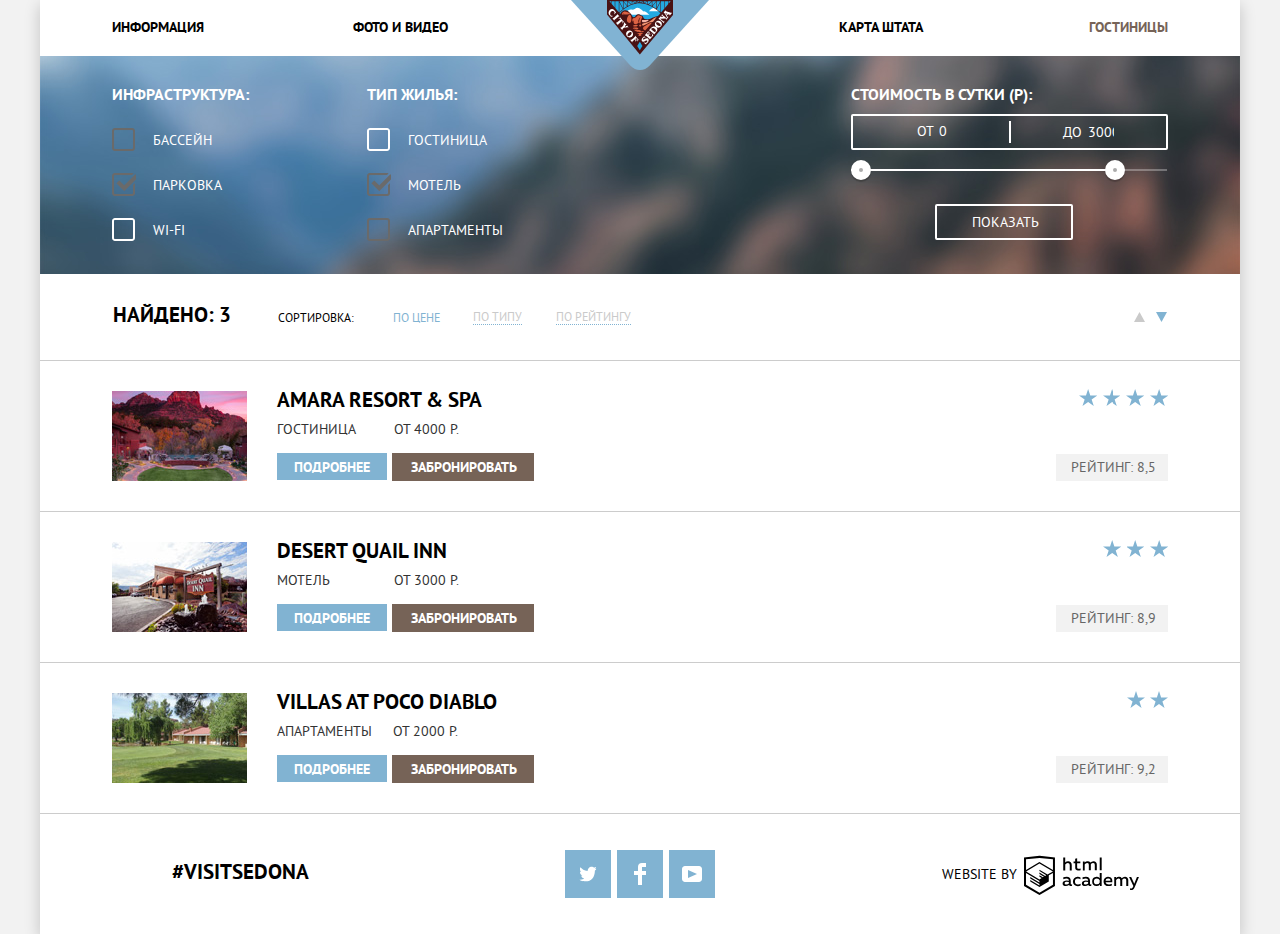
==== hotels-page.html @ cad49078 "Правки дома" ====
<!DOCTYPE html>
<html lang="ru">
<head>
	<meta charset="UTF-8">
	<title>Document</title>
	<link href="css/normalize.css" rel="stylesheet">
	<link href="css/style.css" rel="stylesheet">
</head>
<body>
	<div class="container">
	<header id="header1">
		<nav class="main-navigation">
			<a class="logo-sedona" href="index.html" aria-label="Логотип Седоны"><img class="sedona-img" src="img/logo.svg" width= "140" height="72" alt="Логотип Седоны»"></a>
			<ul class="container-navigation">
				<li class="info1"><a class="site-navigation-section" href="info.html">Информация</a></li>
				<li class="fhoto1"><a class="site-navigation-section" href="fhoto.html">Фото и видео</a></li>
				<li class="for-logo"></li>
				<li class="map1"><a class="site-navigation-section" href="Map.html">Карта штата</a></li>
				<li class="hotels1"><a class="site-navigation-section-curret">Гостиницы</a></li>	  
			</ul> 
		</nav>
	</header>
	<main>
		<h1 class="visually-hidden">Подбор жилья по параметрам</h1>
	 	<section class="housing-options">
			<h2  class="visually-hidden">Выбор параметров</h2>

	 		<form action="https://echo.htmlacademy.ru" method="get">
	 			<div class="options-back">
	 				<div class="checkbox">
	 					<p>Инфраструктура:</p>
  						<input type="checkbox" class="visually-hidden" name="pool" id="foo-1" disabled/>
  						<label for="foo-1">Бассейн</label>
  						<input type="checkbox" class="visually-hidden" name="parking" id="foo-2" disabled checked/>
  						<label for="foo-2">Парковка</label>
  						<input type="checkbox" class="visually-hidden" name="wi-fi" id="foo-3"/>
  						<label for="foo-3">Wi-Fi</label>
					</div>
	 				<div class="checkbox">
	 					<p>Тип жилья:</p>
  						<input type="checkbox" class="visually-hidden" name="hotel" id="foo-4"/>
  						<label for="foo-4">Гостиница</label>
  						<input disabled checked type="checkbox" class="visually-hidden" name="motel" id="foo-5"/>
  						<label for="foo-5">Мотель</label>
  						<input disabled type="checkbox" class="visually-hidden" name="apartments" id="foo-6"/>
  						<label for="foo-6">Апартаменты</label>
					</div>
					 <div class="filter-range">
      					<div class="filter-range-title">Стоимость в сутки (р):</div>
      					<div class="price-controls">
      						<label class="min-price">от <input type="text" name="min-price" value="0"></label>
        					<label class="max-price">до <input type="text" name="max-price" value="3000"></label>
      					</div>
      					<div class="range-controls">
							<div class="scale">
          						<div class="bar"></div>
        					</div>
        					<div class="range-toggle range-toggle-min"></div>
        					<div class="range-toggle range-toggle-max"></div>
      					</div>
    					<button class="btn-transparent" type="submit">Показать</button>
    				</div>
				</div>
				</form>	
				<div class="sorting">
					<p class="find-item">Найдено: 3</p>
					<p class="sorting-prm">Сортировка:</p>
					<a class="price" >По цене</a>
					<a class="sorting-type" href="#">По типу</a>
					<a class="sorting-rating" href="#">По рейтингу</a>
					<div class="up-dwn">
						<button class="btn-updn btn-color">
							<svg  xmlns="http://www.w3.org/2000/svg" width="11" height="10"><path  d="M5.5 0L0 10h11z"/></svg>
						</button>
						<button class="btn-updn btn-color">
							<svg xmlns="http://www.w3.org/2000/svg" fill="#81b3d2" width="11" height="10"><path  d="M5.5 10L0 0h11"/></svg>
						</button>
					</div>
				</div>
	 	</section>
	 	<section class="housing-list">
				<div class="directory-listing"> 
				 	<p class="directory-item-image">
				 		<img src="img/amara.jpg" width="135" height="90" alt="Фото отеля">
				 	</p>		
				 	<div class="directory-item">
				 		<h3 class="hotel-headline">
				 			<a class="hotel-name" href="#" alt="Название гостиницы">Amara resort & spa</a>
				 		</h3>
	 					<div class="hotel-flex">
	 						<span class="type-hotel">Гостиница</span>
							<span class="type-price">ОТ 4000 Р.</span>
						</div>
						<div class="hotel-flex-button">
							<a class="button-more" href="#" alt="Кнопка подробной информации о гостинице">Подробнее</a>
    						<a class="button-reservation" href="#" alt="Кнопка бронирования гостиницы">Забронировать</a>		
						</div>
				 	</div>
				 	<div class="directory-item-rating">
				 		<p class="star-hotel-4" alt="Количество звезд у гостиницы"></p>
	 					<span class="rating">Рейтинг: 8,5</span>
				 	</div>	
				</div>
				
				<div class="directory-listing"> 
				 	<p class="directory-item-image">
				 		<img src="img/desert.jpg" width="135" height="90" alt="Фото отеля"> 
				 	</p>	
				 	<div class="directory-item">
				 		<h3 class="hotel-headline">
				 			<a class="hotel-name" href="#" alt="Название гостиницы">Desert quail inn</a>
				 		</h3>
	 					<div class="hotel-flex">
	 						<span class="type-hotel">Мотель</span>
							<span class="type-price type-price-3000">ОТ 3000 Р.</span>
						</div>
						<div class="hotel-flex-button">
							<a class="button-more" href="#" alt="Кнопка подробной информации о гостинице">Подробнее</a>
    						<a class="button-reservation" href="#" alt="Кнопка бронирования гостиницы">Забронировать</a>
						</div>
				 	</div>
				 	<div class="directory-item-rating">
				 		<p class="star-hotel-3" alt="Количество звезд у гостиницы"></p>
						<span class="rating">Рейтинг: 8,9</span>
				 	</div>	
				</div>
				
				<div class="directory-listing"> 
				 		<p class="directory-item-image">
				 			<img src="img/villas.jpg" width="135" height="90" alt="Фото отеля">
				 		</p>		
				 	<div class="directory-item">
				 		<h3 class="hotel-headline">
				 			<a class="hotel-name" href="#" alt="Название гостиницы">Villas at poco diablo</a>
				 		</h3>
	 					<div class="hotel-flex">
	 						<span class="type-hotel">Апартаменты</span>
							<span class="type-price type-price-2000">ОТ 2000 Р.</span>
						</div>
						<div class="hotel-flex-button">
							<a class="button-more" href="#" alt="Кнопка подробной информации о гостинице">Подробнее</a>
    						<a class="button-reservation" href="#" alt="Кнопка бронирования гостиницы">Забронировать</a>
						</div>
				 	</div>
				 	<div class="directory-item-rating">
						<p class="star-hotel-2" alt="Количество звезд у гостиницы"></p>
						<span class="rating">Рейтинг: 9,2</span>
				 	</div>	
				</div>
				
		</section>
	</main>
	<footer class="foot-hotels">
    	<p class="for-visit"><a class="visit" href="#" alt="Сылка на сайт Седоны">#Visitsedona</a></p>
    	<div class="social-block">
    	<ul class="footer-social">
        	<li ><a class="social-button" href="#" alt="Наша страница в Твиттере">
          			<svg class="social-tw" xmlns="http://www.w3.org/2000/svg" xmlns:xlink="http://www.w3.org/1999/xlink" width="17" height="15" viewBox="0 0 17 15"><path  d="M10.95.144c1.685-.496 2.984.27 3.577 1.179.673-.231 1.331-.481 2.011-.708a2.345 2.345 0 0 1-.857 1.768c.685.17 1.304-.491 1.304-.491-.169 1-1.006 1.788-1.563 2.024-.231 6.75-3.175 11.217-10.077 11.082h-.446c-.41 0-4.164-.46-4.898-1.887 2.271.196 3.893-.422 4.693-1.177-.96-.3-2.679-.477-2.979-2.95.349.106.564.228 1.19.119C1.705 8.247.374 7.53.448 5.33c.285.328 1.067.536 1.34.472C1.085 5.561-.182 2.442.894.85c1.818 1.854 3.735 3.606 7.152 3.773C8.254 2.33 9.183.793 10.95.144z"/>
          			</svg>
          		</a>
          	</li>
         	<li><a class="social-button" href="#" alt="Наша страница в Фейсбуке">
          		<svg class="social-f" xmlns="http://www.w3.org/2000/svg" width="12" height="22" viewBox="0 0 12 22"><path  d="M12 4V0H8a4 4 0 0 0-4 4v4H0v4h4v10h4V12h4V8H8V4h4z"/></svg>
          		</a>
          	</li>
          	<li><a class="social-button" href="#" alt="Наша страница на Ютубе">
          		<svg class="social-y" xmlns="http://www.w3.org/2000/svg" xmlns:xlink="http://www.w3.org/1999/xlink" width="20" height="16" viewBox="0 0 20 16"><path  d="M17 0H3C1.35 0 0 1.35 0 3v10c0 1.65 1.35 3 3 3h14c1.65 0 3-1.35 3-3V3c0-1.65-1.35-3-3-3zM6.027 11.998V4.002L15.014 8l-8.987 3.998z"/></svg>
				</a>
			</li>
        </ul>
    	</div>
    	<div class="footer-copyright"> 
    		<b class="web-copyright">Website by</b>
    		<a class="link-footer" href="https://htmlacademy.ru/intensive/htmlcss/" alt="Логотип разработчика сайта - 'html academy'"><svg class="logo-footer"  id="Layer_1" data-name="Layer 1" xmlns="http://www.w3.org/2000/svg" viewBox="0 0 108.08 36.85"><title>htmlacademy</title><path d="M44.61,26.88a2,2,0,0,0,.55-0.1v1.33a3.25,3.25,0,0,1-1.18.21,1.67,1.67,0,0,1-1.67-1,4.84,4.84,0,0,1-3.14,1.08c-1.51,0-2.91-.83-2.91-2.55,0-2.13,2-2.79,3.71-2.79a11.08,11.08,0,0,1,2.17.25v-0.3c0-1-.76-1.77-2.19-1.77a7.42,7.42,0,0,0-3,.64v-1.7a10.21,10.21,0,0,1,3.19-.55c2.36,0,3.81,1.12,3.81,3.65v3a0.54,0.54,0,0,0,.49.59h0.17Zm-6.44-1.13A1.35,1.35,0,0,0,39.63,27h0.11a3.39,3.39,0,0,0,2.41-1V24.58a9.72,9.72,0,0,0-1.81-.21c-1,0-2.16.33-2.16,1.38h0Zm12.36-6.11a5,5,0,0,1,2.57.64V22a4.08,4.08,0,0,0-2.3-.7,2.75,2.75,0,1,0,0,5.49,5,5,0,0,0,2.43-.64v1.71a6.27,6.27,0,0,1-2.76.57A4.21,4.21,0,0,1,46,24.51q0-.21,0-0.41a4.32,4.32,0,0,1,4.18-4.46h0.38Zm12.17,7.24a2,2,0,0,0,.55-0.1v1.33a3.25,3.25,0,0,1-1.18.21,1.67,1.67,0,0,1-1.67-1,4.84,4.84,0,0,1-3.14,1.08c-1.51,0-2.91-.83-2.91-2.55,0-2.13,2-2.79,3.71-2.79a11.08,11.08,0,0,1,2.17.25v-0.3c0-1-.76-1.77-2.19-1.77a7.42,7.42,0,0,0-3,.64v-1.7a10.21,10.21,0,0,1,3.19-.55c2.36,0,3.81,1.12,3.81,3.65v3a0.54,0.54,0,0,0,.49.59h0.17Zm-6.44-1.13A1.35,1.35,0,0,0,57.73,27h0.11a3.39,3.39,0,0,0,2.41-1V24.58a9.72,9.72,0,0,0-1.81-.21c-1.06,0-2.16.33-2.16,1.38h0ZM73,16V28.2H71.35V26.88a3.88,3.88,0,0,1-3.19,1.54,4.4,4.4,0,0,1,0-8.78,3.81,3.81,0,0,1,3,1.3V16H73Zm-4.53,5.22a2.76,2.76,0,1,0,0,5.52A2.86,2.86,0,0,0,71.15,25V23A2.91,2.91,0,0,0,68.49,21.27ZM79,19.64c3.31,0,4.46,2.68,3.92,5.09H76.7c0.21,1.5,1.67,2.11,3.19,2.11a6.11,6.11,0,0,0,2.64-.59v1.6a7.14,7.14,0,0,1-3,.57C77,28.42,74.78,27,74.78,24a4.18,4.18,0,0,1,4-4.39H79Zm0.09,1.54a2.28,2.28,0,0,0-2.44,2.1v0.06H81.3A2,2,0,0,0,79.13,21.18Zm5.73,7V19.87h1.65v1a3.81,3.81,0,0,1,2.78-1.27A2.86,2.86,0,0,1,91.89,21a4.12,4.12,0,0,1,2.91-1.33A3.06,3.06,0,0,1,98,23V28.2h-1.9V23.05a1.59,1.59,0,0,0-1.42-1.75H94.42a2.8,2.8,0,0,0-2.07,1.12V28.2h-1.9V23.05A1.59,1.59,0,0,0,89,21.31H88.8a3,3,0,0,0-2.21,1.29v5.63H84.86Zm21.31-8.33h1.9l-3.91,9.46c-0.9,2.17-2.09,2.86-3.35,2.86a4.76,4.76,0,0,1-1.1-.14V30.46a2.86,2.86,0,0,0,.85.12c0.9,0,1.58-.64,2.07-1.9l0.17-.42-4-8.4h2l2.86,6.29ZM38.73,1.46V6.22a3.81,3.81,0,0,1,2.7-1.14,3.25,3.25,0,0,1,3.44,3.4v5.15H43V8.72a1.81,1.81,0,0,0-1.61-2h-0.3a2.93,2.93,0,0,0-2.32,1.39v5.52h-1.9V1.46h1.9ZM49.94,2.31v3h3V6.91h-3v3.81c0,1.1.5,1.46,1.58,1.46a4.49,4.49,0,0,0,1.69-.33v1.6A6.8,6.8,0,0,1,51,13.8a2.55,2.55,0,0,1-2.86-2.74V6.89H46.58V5.26h1.5V2.74Zm5.4,11.31V5.28H57v1A3.81,3.81,0,0,1,59.77,5a2.86,2.86,0,0,1,2.6,1.33A4.12,4.12,0,0,1,65.28,5,3.06,3.06,0,0,1,68.44,8.4v5.21h-1.9V8.46a1.59,1.59,0,0,0-1.42-1.75H64.89a2.8,2.8,0,0,0-2.07,1.12v5.78h-1.9V8.46A1.59,1.59,0,0,0,59.5,6.71H59.27A3,3,0,0,0,57.06,8v5.63H55.34ZM71.17,1.45H73V13.6H71.17V1.45ZM14.71,0H14.55L0,1.54V28.21l14.55,8.66,14.55-8.66V1.54Zm12.5,27.1L14.55,34.64,1.9,27.12V16.18l12.59,7.5V25L5.86,19.9v1.31l8.68,5.21v1.39L5.87,22.65V24l8.68,5.21,8.75-5.24V18.31L27.2,16V27.12Zm0-12.53-3.48,2-1.6,1L14.51,13v1.31L21,18.23H21l-0.14.09-1,.54-5.37-3.2V17l4.24,2.52-1,.67-3.2-1.9v1.31l2.1,1.24L14.5,22.1,2,14.65,14.51,7.11Zm0-1.32L14.49,5.76,1.91,13.25v-10L14.56,1.92,27.21,3.25v10h0Z" transform="translate(0 -0.02)"/></svg>
			</a>
    	</div>
    </footer>
	</div>
	
</body>
</html>
---- css/style.css ----
*,
*::before,
*::after {
    -webkit-box-sizing: inherit;
            box-sizing: inherit;
}
html {
    -webkit-box-sizing: border-box;
            box-sizing: border-box;
}
@font-face {
    font-family: 'PT Sans';           /* название одно */
    src: url('../fonts/pt_sans-web-regular-webfont.woff2'),
         url('../fonts/pt_sans-web-regular-webfont.woff'); /* разные файлы */
    font-weight: 400;              /* разная плотность */
    font-style: normal;
}
@font-face {
    font-family: 'PT Sans';           /* название одно */
    src: url('../fonts/pt_sans-web-bold-webfont.woff2'),
         url('../fonts/pt_sans-web-bold-webfont.woff'); /* разные файлы */
    font-weight: 700;              /* разная плотность */
    font-style: normal;
}
body {
    font-family: "PT Sans", "Arial", sans-serif;
    font-size: 21px;
    line-height: 26px;
    text-transform: uppercase;
    -webkit-box-sizing: border-box;
            box-sizing: border-box;
    position: relative;
    background-color: #f2f2f2;
}
a {
   text-decoration: none; 
}
@keyframes str {
    0%   {transform: translateY(0);       }
    70%  {transform: translateY(20px);    }
    90%  {transform: translateY(10px);    }
    100% {transform: translateY(0px);     }
}
@keyframes err {
    0%, 100%                {transform: translateX(0);      }
    10%, 30%, 50%, 70%, 90% {transform: translateX(-10px);  }
    20%, 40%, 60%, 80%      {transform: translateX(10px);   } 
}

.foot {
    display: -webkit-box;
    display: -ms-flexbox;
    display: flex;
    width: 1200px;
    background-color: rgba(255, 255, 255, 0.9);
    position: absolute;
    bottom: 0px;
    min-height: 120px;
    z-index: 1;
}
.foot-hotels {
    display: -webkit-box;
    display: -ms-flexbox;
    display: flex;
    width: 1200px;
    min-height: 120px;
    background-color: #ffffff;
    border-top: 1px solid rgba(0, 1, 1, 0.2);
}
.container {
    position: relative;
    width: 1200px;
    margin: 0 auto;
    background-color: #ffffff;
    -webkit-box-shadow: 0px 5px 15px rgba(0,0,0,0.2);
            box-shadow: 0px 5px 15px rgba(0,0,0,0.2);
}
.main-navigation {
    position: relative;
    background-color: #ffffff;
    min-height: 56px;   
}
.info1 {
    width: 239px;
    min-height: 30px;
    padding-left: 72px;
    padding-bottom: 14px;
    padding-top: 12px;
    display: block;
    word-break: break-all;
}
.fhoto1 { 
    width: 239px;
    padding-left: 74px;
    padding-bottom: 14px;
    padding-top: 12px;
    display: block;
}
.map1 {
    text-align: right;
    width: 239px;   
    padding-bottom: 14px;
    padding-top: 12px;
    padding-right: 78px; 
    margin-left: auto; 
    display: block;  
}
.hotels1 {
    text-align: right;
    width: 239px;
    padding-bottom: 14px;
    padding-top: 12px;
    padding-right: 72px;
    display: block;
}
.container-navigation {
    list-style-type: none;
    min-height: 56px;
    background-color: #ffffff;
    display: -webkit-box;
    display: -ms-flexbox;
    display: flex;
    flex-wrap: wrap;
    -webkit-box-pack: justify;
        -ms-flex-pack: justify;
            justify-content: space-between;
    padding: 0px;
    margin: 0px;
}

.container-navigation:nth-child(4n+2) {
    margin-right: auto;
}
.container-navigation:nth-child(4n+3) {
    margin-left: 239px;
    }  

/*Шрифт меню хедера*/

.site-navigation-section {
    font-size: 14px;
    font-weight: bold;
    color: #000000;  
}
.site-navigation-section:hover {
    color: #81b3d2;
}
.site-navigation-section:active {
    color: rgba(0, 0, 0, 0.3);
}
.site-navigation-section-curret {
    font-size: 14px;
    font-weight: bold;
    color: #000000;
    color: #766357;
}

/*Шрифт слогана*/
.description-town {
    font-size: 21px;
    font-weight: bold;
    line-height: 26px;
    text-align: center;
    color: #000000;
    display:block; 
    margin-right: auto;
    margin-left: auto;
    text-align:center;  
    margin-top: 22px;
    padding-left: 338px;
    padding-right: 337px;
}
/*Шрифт причин*/
.advantages {
    width: 500px;
    font-size: 14px;
    font-weight: normal;
    line-height: 26px;
    color: #333333;
    display: block;
    margin-left: auto;
    margin-right: auto;
    padding-top: 25px;
    text-align: center;
}
/*Скрытые заголовки*/
.visually-hidden { 
    position: absolute;
    width: 1px;
    height: 1px;
    border: 0;
    padding: 0;
    white-space: nowrap;
    -webkit-clip-path: inset(100%);
            clip-path: inset(100%);
    clip: rect(0 0 0 0);
    overflow: hidden;
    }
.hotel-search {
    margin-top: 0px;
}
/*Шрифт формы заказа*/
.trip-selection {
    font-size: 30px;
    font-weight: bold;
    line-height: 36px;
    color: #000000;
    display: block;
    margin-left: auto;
    margin-right: auto;
    width: 800px;
    padding-top: 53px;
    text-align: center;
}
.advantages-selection {
    font-size: 14px;
    font-weight: normal;
    line-height: 24px;
    color: #333333; 
    display: block;
    width: 1000px;
    margin-left: auto;
    margin-right: auto;
    margin-bottom: 0px;
    margin-top: 0px;
    padding-top: 20px;
    text-align: center;
    padding-left: 96px;
    padding-right: 98px;
    }
.advantages-selection2 {
    font-size: 14px;
    font-weight: normal;
    line-height: 24px;
    color: #333333; 
    display: block;
    margin-left: auto;
    margin-right: auto;
    margin-top: 0px;
    width: 1000px;
    text-align: center;
    padding-left: 200px;
    padding-right: 200px;
    padding-top: 0px;
}
/*Шрифт окна поиска */
.selection-button {
    font-family: "PT Sans", "Arial", sans-serif;
    text-transform: uppercase;
    font-size: 21px;
    font-weight: bold;
    line-height: 26px;
    color: #ffffff;
    background-color:  #766357;
    width: 568px;
    min-height: 86px;
    display: block;
    margin-left: auto;
    margin-right: auto;
    border: none;
    padding-top: 3px;
    padding-bottom: 0px;
    padding-left: 1px;
    padding-right: 0px;
    margin-top: 47px;
    text-align: center;
}

/*Блок с перечислением преимуществ*/
.point-one {
    display: flex;
    flex-wrap: wrap;
}
.point-one-headline {
    font-size: 21px;
    font-weight: bold;
    line-height: 26px;
    text-align: center;
    color: #ffffff;
    padding-left: 112px;
    padding-right: 112px;
    padding-top: 16px;
    margin: 0px;
}
.point-one-description {
    font-size: 14px;
    font-weight: normal;
    line-height: 26px;
    color: #ffffff;
    width: 400px;
    min-height: 256px;
    text-align: center;
    background-color: #81b3d2;
    padding-top: 29px;
}
.desc-one {
    margin: 0px;
    padding-right: 60px;
    padding-left: 60px;
}
.desc-two {
    margin: 0px;
    padding-left: 46px;
    padding-right: 34px;
    padding-top: 16px;
}
.desc-three {
    margin: 0px;
    padding-top: 15px;
    padding-left: 80px;
    padding-right: 82px;
}
.desc-four {
    margin: 0px;
    padding-top: 16px;
    padding-left: 60px;
    padding-right: 63px;
}
.desc-five {
    margin: 0px;
    padding-top: 16px;
    padding-left: 74px;
    padding-right: 74px;
}
.headline-bridge {
    margin: 0px;
    padding-top: 15px;
    padding-right: 125px;
    padding-left: 124px;
}
.number-1{
    margin: 0px;
    padding-top: 13px;
    padding-bottom: 14px;
}
.number-2 {
    margin: 0px;
    padding-top: 13px;
    padding-left: 35px;
    padding-right: 37px;
}
.number-3 {
    margin: 0px;
    padding-top: 13px;
    padding-left: 35px;
    padding-right: 37px;
}
.number-4 {
    margin: 0px;
    padding-top: 11px;
    padding-left: 35px;
    padding-right: 37px;
}
.headline-3 {
    margin-top: 0px;
    padding-top: 46px;
    padding-left: 100px;
    padding-right: 103px;
}
.headline-4 {
    margin-top: 0px;
    padding-left: 121px;
    padding-right: 121px;
    padding-top: 47px;
}
/*.view-1{

}*/
.house-image-1 {
    margin-top: 60px;
}
.souvenirs-image-1 {
    margin-top: 55px;
}
/*.point-one-features p {
    margin: 0px;
    padding-top: 15px;
    padding-left: 58px;
    padding-right: 60px;
}*/
.house-desc {
    margin: 0px;
    padding-top: 15px;
    padding-left: 58px;
    padding-right: 60px;
}
.food-desc {
    margin: 0px;
    padding-left: 52px;
    padding-right: 55px;
    padding-top: 17px;
}
.souvenirs-desc {
    margin: 0px;
    padding-left: 52px;
    padding-right: 55px;
    padding-top: 15px;
}

.point-one-photo {
    width: 800px;
    min-height: 256px;
    background-image: url(../img/layer2.png);
    background-size: 800px, 256px;
}
.point-one-photo-2 {
    width: 800px;
    min-height: 256px;
    background-image: url(../img/layer1.png);
    background-size: 800px, 256px;
}
.point-one-features {
    font-size: 14px;
    font-weight: normal;
    line-height: 26px;
    text-align: center;
    color: #333333;
    width: 400px;
    min-height: 330px;
    align-items: center;
}
.point-one-features-last {
    font-size: 14px;
    font-weight: normal;
    line-height: 26px;
    text-align: center;
    color: #333333;
    width: 400px;
    min-height: 256px;
    align-items: center;
    background-color: #eeeeee;
}
.feature-font {
    font-size: 21px;
    font-weight: bold;
    line-height: 26px;
    text-align: center;
    color: #000000;
    margin-bottom: 0px;
}
/*Форма заполнения данных*/
.form-zone {
    display: -webkit-box;
    display: -ms-flexbox;
    display: flex;
    -webkit-box-pack: justify;
        -ms-flex-pack: justify;
            justify-content: space-between;
    -webkit-box-align: baseline;
        -ms-flex-align: baseline;
            align-items: baseline;
    margin-bottom: 28px;
    margin-top: 0px;
    padding-top: 2px;
    position: relative;
}
/*Форма заполнения данных*/
.form-zone-2 {
    display: -webkit-box;
    display: -ms-flexbox;
    display: flex;
    -webkit-box-pack: justify;
        -ms-flex-pack: justify;
            justify-content: space-between;
    -webkit-box-align: baseline;
        -ms-flex-align: baseline;
            align-items: baseline;
    margin-bottom: 30px;
    margin-top: 0px;
    padding-top: 1px;
    position: relative;
}
.font-zone {
    font-size: 14px;
    font-weight: bold;
    line-height: 26px;
    color: #000000;
}
.form-zone-short {
    margin-bottom: 54px;
    display: -webkit-box;
    display: -ms-flexbox;
    display: flex;
    -webkit-box-align: baseline;
        -ms-flex-align: baseline;
            align-items: baseline;
    -webkit-box-pack: justify;
        -ms-flex-pack: justify;
            justify-content: space-between;
    position: relative;
}
.form-search {
    width: 346px;
    height: 38px;
    background-color: #f2f2f2;
    font-weight: bold;
    text-transform: uppercase;
    border: 0px;
    padding-left: 12px;
    padding-right: 36px;
}
.form-search2 {
    width: 114px;
    height: 38px;
    padding-left: 38px;
    padding-right: 38px;
    text-align: center;
    background-color: #f2f2f2;
    font-weight: bold;
    text-transform: uppercase;
    border: 0px;
}
/*Оформление второй страницы*/
.housing-options {
    min-height: 304px;
    
}
.options-back {
    min-height: 218px;
    width: 1200px;
    background-image: url(../img/filterbackground.jpg);
    background-position: center;
    background-size: 1200px, 218px;
    display: flex;
    flex-wrap: wrap;
    padding: 30px 72px 10px 72px;
}
.sorting {
    width: 1200px;
    min-height: 86px;
    display: flex;
    align-items: center;
}
.find-item {
    font-size: 21px;
    font-weight: bold;
    line-height: 26px;
    padding-left: 73px;
}
.sorting-prm {
    margin-left: 47px;
    font-size: 12px;
    font-weight: normal;
    line-height: 11px;
}
.price {
    margin-left: 39px;
    color: #81b3d2;
}
.sorting-type {
    margin-left: 33px;
    border-bottom-style: dotted;
    border-width: 1px;
    border-color: #81b3d2;
    color: #cacaca;
}
.sorting-rating {
    margin-left: 34px;
    border-bottom-style: dotted;
    border-width: 1px;
    border-color: #81b3d2;
    color: #cacaca;
}
.sorting a:hover {
    color: #81b3d2;
}
.sorting a:active {
    color: #000000;
}
.sorting a {
    font-size: 12px;
    font-weight: normal;
    line-height: 15px;
}
.up-dwn {
    width: 33px;
    min-height: 11px;
    margin-left: auto;
    margin-right: 73px;
    padding-bottom: 3px;
    display: flex;
    justify-content:  space-between;
}
.btn-updn { 
    width: 11px;
    min-height: 10px;
    padding: 0px;
    outline: none;
    border: none;
    background: transparent;
}

.btn-color {
    fill: #cacaca;
}
.btn-color:hover {
    fill: #000000;
}
.btn-color:active {
    fill: #81b3d2;
}
.checkbox {
    width: 255px;
    min-height: 155px;  
}
.checkbox label {
    font-size: 14px;
    font-weight: normal;
    line-height: 21px;
    color: #ffffff;
    margin-bottom: 22px;
}
.checkbox p {
    font-size: 16px;
    font-weight: bold;
    line-height: 21px;
    color: #ffffff;
    margin-bottom: 21px;
    margin-top: 0px;
}
.label-1 {
    padding-left: 2px;
}
.label-2 {
    padding-left: 2px;
    width: 99px;
}
.adult-label {
    width: 99px;
}
.child-label {
    margin-left: 38px;
    width: 51px;
}
.hotel-name {
    min-width: 257px;
    font-size: 21px;
    font-weight: bold;
    line-height: 26px;
    text-align: left;
    color: #000000;
    margin-bottom: 0px; 
    margin-top: 0px; 
    padding-bottom: 4px;
    padding-right: 0px;
    display: inline-block;
    white-space: nowrap;
}
.hotel-headline {
    display: inline-block;
    margin: 0px;
}
.type-price {
    font-size: 14px;
    font-weight: normal;
    line-height: 21px;
    text-align: left;
    color: #333333;
}
.type-hotel {
    font-size: 14px;
    font-weight: normal;
    line-height: 21px;
    text-align: left;
    color: #333333;
    padding-bottom: 13px;
}
.rating {
    display: block;
    font-size: 14px;
    font-weight: normal;
    line-height: 21px;
    text-align: right;
    color: #666666;
    background-color: #f2f2f2;
    padding-bottom: 1px;
    width: 112px;
    min-height: 27px;
    margin-top: 48px;
    padding-left: 0px;
    padding-right: 12px;
    padding-top: 3px;
    padding-bottom: 3px;
    word-wrap: break-word;

}

.star-hotel-2 {
    background-image: url(../img/star.svg);
    background-size:  18px, 17px;
    background-repeat: space; 
    height: 17px;
    width: 41px;
    margin-top: 2px;
    margin-left: auto;
}
.star-hotel-3 {
    background-image: url(../img/star.svg);
    background-size:  18px, 17px;
    background-repeat: space; 
    height: 17px;
    width: 65px;
    margin-top: 2px;
    margin-left: auto;
}
.star-hotel-4 {
    background-image: url(../img/star.svg);
    background-size:  18px, 17px;
    background-repeat: space; 
    height: 17px;
    width: 89px;
    margin-top: 2px;
    margin-left: auto; 
}
.hotel-name:hover {
    color: #81b3d2;
}
.hotel-name:active {
    color: rgba(0, 0, 0, 0.3);
}
.button-date {
    display: block;
    position: absolute;
    right: 0px;
    top: 1px;
    border: 0px;
    padding-right: 9px;
    padding-top: 8px;
    padding-bottom: 4px;
    background-color: transparent; 
} 
 .button-more {
    font-family: "PT Sans", "Arial", sans-serif;
    text-transform: uppercase;
    font-size: 14px;
    font-weight: bold;
    line-height: 21px;
    text-align: center;
    color: #ffffff;
    width: 110px;
    min-height: 27px;
    background-color: #81b3d2;
    border-left-width: 0px;
    border-bottom-width: 0px;
    border-right-width: 0px;
    border-top-width: 0px;
    margin-bottom: 1px;
    padding-top: 5px;
}
.button-reservation {
    font-family: "PT Sans", "Arial", sans-serif;
    text-transform: uppercase;
    font-size: 14px;
    font-weight: bold;
    line-height: 21px;
    text-align: center;
    color: #ffffff;
    width: 142px;
    min-height: 27px;
    background-color: #766357;
    border-left-width: 0px;
    border-bottom-width: 0px;
    border-right-width: 0px;
    border-top-width: 0px;
    padding-top: 6px;
    padding-left: 2px;
}
.button-more:hover {
    color: #ffffff;
    background-color: #669ec0;
}
.button-more:active {
    color: rgba(255, 255, 255, 0.3);
    background-color: #5496bd;
}
.button-reservation:hover {
    color: #ffffff;
    background-color: #604e43;
}
.button-reservation:active {
    color: rgba(255, 255, 255, 0.3);
    background-color: #503e33;
}
.modal {
    position: absolute;
    left:26.3%; 
    z-index: 999999;
}
.date-selection-map {
    width: 1200px;
    min-height: 588px;
    /*background-image: url("../img/map.jpg");
    background-size: 1200px 593px;
    background-position: top;*/

    margin-left: auto;
    margin-right: auto;
} 
.selection-button:hover {
    color: #ffffff;
    background-color: #604e43;
}
.selection-button:active {
    color: rgba(255, 255, 255, 0.3);
    background-color: #503e33;
}
/*Формаа поиска*/
.find-button {
    font-family: "PT Sans", "Arial", sans-serif;
    text-transform: uppercase;
    font-size: 21px;
    font-weight: bold;
    line-height: 26px;
    color: #ffffff;
    background-color: #81b3d2;
    width: 458px;
    min-height: 58px;
    border: none;
    margin-left: auto;
    margin-right: auto;
    padding-top: 2px;
    white-space: pre-line;
}
.find-button:hover {
    color: #ffffff;
    background-color: #669ec0;
}
.find-button:active {
    color: rgba(255, 255, 255, 0.3);
    background-color: #5496bd;
}
.form-search:hover, .form-search2:hover {
    background-color: #ebebeb;
}
.form-search:focus, .form-search2:focus {
    background-color: #ffffff;
    border: 2px solid #e5e5e5;
    outline: none;
}
.calendar {
    fill: #cacaca;
}
.calendar:hover {fill: #000000;}
.calendar:active {fill: #81b3d2;} 


/*Хэштег Седоны*/
.visit {
    margin: auto;
    font-size: 21px;
    font-weight: bold;
    line-height: 1.24;
    color: #000000;
    min-height: 18px;
}
/*Копирайт*/
.web-copyright {
    -ms-flex-item-align: center;
        -ms-grid-row-align: center;
        align-self: center;
    width: 82px;
    min-height: 26px;
    font-size: 14px;
    font-weight: normal;
    line-height: 1.86;
    color: #000000;
    margin-top: auto;
    margin-bottom: auto;
    margin-left: auto;
    margin-right: 0px;
    
}


.logo-sedona {
    display:block;
    position: absolute;
    left: 530px;
    right: auto;
    z-index: 4;
}
.sedona-img {
    padding-bottom: 2px;
}
/*Footer*/

.for-visit {
    display: -webkit-box;
    display: -ms-flexbox;
    display: flex;
    width: 400px;
    margin: 0px;
    align-items: center;
    flex-wrap: wrap;
}
ul.footer-social li {
    margin: 3px;
    list-style-type: none;
}
.footer-social {
    display: -webkit-box;
    display: -ms-flexbox;
    display: flex;
    -webkit-box-align: center;
        -ms-flex-align: center;
            align-items: center;
    -webkit-box-pack: center;
        -ms-flex-pack: center;
            justify-content: center;
    margin-top: 0px;
    margin-bottom: 0px;
    padding-left: 0px;
    padding-bottom: 0px;
    padding-top: 0px;
    -ms-flex-wrap: wrap;
        flex-wrap: wrap; 

}
.social-block {
    width: 400px;
    margin: auto;
    

}
.footer-copyright {
    display: -webkit-box;
    display: -ms-flexbox;
    display: flex;
    -webkit-box-pack: center;
        -ms-flex-pack: center;
            justify-content: center;
    -ms-flex-item-align: center;
        align-self: center;
    width: 400px;
    min-height: 120px;
    align-items: center;
    flex-wrap: wrap;
}
.logo-footer {
    width: 115px;
    height: 41px;
    margin-top: 9px;
}
.logo-footer:hover {fill: #81b3d2;}
.logo-footer:active {fill: #bdbbbc;} 
.link-footer {
    min-height: 42px;
    align-items: center;
    -ms-flex-item-align: end;
        align-self: flex-end;
         margin-top: auto;
    margin-bottom: auto;
    margin-left: 0px;
    margin-right: auto;
    
}


/*Фон и лого Welcome*/
.property-description {
    margin-left: auto;
    margin-right: auto;
}
.point {
    width: 1200px;
    min-height: 1100px;
    margin-top: 50px;
}
.main-welcom-fon {
    background-color: #d7e5f0;
    background-image:  url("../img/background.jpg");
    background-position: 50% 21%;
    min-height: 507px;
    background-repeat: no-repeat;
    text-align: center;
    padding-top: 76px;
    padding-bottom: 73px;
    position: relative; 
}
.welcom-fone {
    width: 456px;
    padding-top: 0px;
    height: 352px;
}
.polygon {
    position: absolute;
    left: 0;
    bottom: 0%;
}
.block-sedona {
    width: 1200px;
    margin-right: auto;
    margin-left: auto; 
    padding-top: 21px;
    padding-right: 0px;
    padding-left: 0px;
    margin-bottom: 0px;
}
.white-fone-search {
    width: 1200px;
    background-color: #ffffff;
    margin-left: auto;
    margin-right: auto;
}
.form-fone {
    display: none;
    z-index: 99;
    /*margin-left: auto;
    margin-right: auto;*/
    width: 568px;
    background-color: white;
    padding: 55px;
    padding-top: 53px;
} 
.display-show {
    display: block;
    animation-name: str;
    animation-duration: 0.3s;
}
.display-error {
    animation-name: err;
    animation-duration: 0.3s;
}
 .button-form {
    border: 0px;
 }
 .form-quantity {
    position: relative;
 }
.button-minus {
    position: absolute;
    left: 0px;
    width: 38px;
    height: 38px;
    background-color: #f2f2f2;
}
.button-minus2 {
    position: absolute;
    left: 344px;
    width: 38px;
    height: 38px;
    background-color: #f2f2f2;
}
.button-plus {
    position: absolute;
    top: 0px;
    right: 0px;
    width: 38px;
    height: 38px;
    background-color: #f2f2f2;
}
.button-plus2 {
    position: absolute;
    top: 30px;
    left: 174px;
    width: 38px;
    height: 38px;
    background-color: #f2f2f2;
}
.social-button {
    position: relative;
    background-color: #81b3d2; 
    width: 46px;
    height: 48px;
    display: block;
    fill: #ffffff;
}
.social-tw{
    position: absolute;
    left: 50%;
    top: 50%;
    -webkit-transform: translate(-50%, -50%);
        -ms-transform: translate(-50%, -50%);
            transform: translate(-50%, -50%);
    width: 17px;
    height: 15px;
}
.social-f {
    position: absolute;
    left: 50%;
    top: 50%;
    -webkit-transform: translate(-50%, -50%);
        -ms-transform: translate(-50%, -50%);
            transform: translate(-50%, -50%);
    width: 12px;
    height: 22px;
}
.social-y {
    position: absolute;
    left: 50%;
    top: 50%;
    -webkit-transform: translate(-50%, -50%);
        -ms-transform: translate(-50%, -50%);
            transform: translate(-50%, -50%);
    width: 20px;
    height: 16px;
}
.social-button:hover {
    background-color: #669ec0;
}
.social-button:active {
    background-color: #5496bd;
    fill: rgb(255, 255, 255, 0.3);
}
.butmp {
    stroke: #a9a9a9;
    background-color: transparent;
}
.butmp:hover {stroke: #000000;}
.butmp:active {stroke: #81b3d2;}


/*HOTELS PAGE*/
.directory-listing {
    display: -webkit-box;
    display: -ms-flexbox;
    display: flex;
    margin: 0px;
    padding-left: 72px;
    padding-right: 72px;
    padding-top: 26px;
    border-top: 1px solid rgba(0, 1, 1, 0.2); 
    padding-bottom: 20px;
    min-height: 151px;
}
.directory-listing-border {
     border-bottom: 1px solid rgba(0, 1, 1, 0.2); 
}
.directory-item-image {
    padding-top: 4px;
    margin: 0px;
}
.directory-item-rating {
    margin-left: auto;
}
.housing-list {
    width: 1200px;
    margin: 0 auto;
}
.directory-item {
    margin-bottom: 10px;
    margin-left: 30px;
}
.hotel-flex-button {
    display: -webkit-box;
    display: -ms-flexbox;
    display: flex;
    -webkit-box-orient: horizontal;
    -webkit-box-direction: normal;
        -ms-flex-direction: row;
            flex-direction: row;  
    padding-top: 2px;
}
.hotel-flex {
    display: -webkit-box;
    display: -ms-flexbox;
    display: flex;
    -webkit-box-orient: horizontal;
    -webkit-box-direction: normal;
        -ms-flex-direction: row;
            flex-direction: row;  
    padding-top: 0px;
}
.directory-item3 {
    margin-left: auto;
    display: -webkit-box;
    display: -ms-flexbox;
    display: flex;
    -webkit-box-orient: vertical;
    -webkit-box-direction: normal;
        -ms-flex-direction: column;
            flex-direction: column;
    -webkit-box-pack: justify;
        -ms-flex-pack: justify;
            justify-content: space-between;
}
.type-hotel {
    padding-bottom: 11px;
}
.type-price {
    padding-left: 38px;
}
.type-price-3000 {
    padding-left: 64px;
}
.type-price-2000 {
    padding-left: 21px;
}
.button-reservation  {
    margin-left: 5px;
    padding-top: 5px;
}

/*Описание чекбоксов*/

.checkbox {
  position: relative;
}
.checkbox input[type="checkbox"] {
  position: absolute; 
  width: 24px;
  height: 24px; 
  /*overflow: hidden;*/
  /*margin: 0;
  padding: 0;
  border: 0;
  outline: 0;
  opacity: 0;*/
}
.checkbox input[type="checkbox"] + label {
    position: relative;
    padding-left: 41px;
    padding-top: 2px;
    display: block;  
}
.checkbox input[type="checkbox"] + label:before {
    display: block;
    width: 24px;
    height: 24px;
    background: url("../img/checkboxoff.svg");
    background-repeat: no-repeat;
    content: " ";
    vertical-align: middle;
    position: absolute;
    left: 0;
    top: 0;
}
.checkbox input[type="checkbox"]:checked + label:before {
    background-image: url("../img/checkboxon.svg");
}
.checkbox input[type="checkbox"]:disabled + label:before {
    background-image: url("../img/checkboxoff-2.png");
    stroke: #6a6a6a;
}
.checkbox input[type="checkbox"]:checked:disabled + label:before {
    background-image: url("../img/checkboxon-2.png");
    stroke: #6a6a6a;
}
.checkbox input[type="checkbox"]:focus + label:before {
    outline: thin dotted;
    outline: 10px auto -webkit-focus-ring-color;
    outline-offset: -2px;
}
.filter-range {
    width: 317px;
    margin-left: auto;
}
.filter-range-title {
    font-size: 16px;
    font-weight: bold;
    line-height: 21px;
    color: #ffffff;
    margin-bottom: 7px;
}
.price-controls label, 
.btn-transparent,
.price-controls input
 {
    font-size: 14px;
    font-weight: normal;
    line-height: 21px;
    color: #ffffff;
    text-transform: uppercase;
}
.price-controls {
    width: 317px;
    height: 36px;
    margin-bottom: 19px;
    border: 2px solid #ffffff;
    border-radius: 2px;
    position: relative;
} 
.price-controls::after {
  content: "";
  position: absolute;
    top: 50%;
  left: 50%;
    transform: translate(-50%, -50%);
  width: 2px;
  height: 22px;
  background: #ffffff;
}  
.price-controls label {
  display: inline-block;
  vertical-align: top;
  cursor: pointer;
}

.min-price {
    padding-left: 64px;
    padding-top: 4px;
}
.max-price {
    width: 148px;
    padding-top: 5px;
    padding-left: 90px;
}
.price-controls input {
  width: 30px;
  margin: 0;
  background: none;
  border: none;
}
.range-controls {
  position: relative;
  margin-bottom: 33px;
}
.range-controls .scale {
    width: 316px;
  height: 2px;

  background: rgba(255, 255, 255, 0.3);
}
.range-controls .bar {
  width: 83%;
  height: 2px;
  background: #ffffff;
}
.range-toggle {
    position: absolute;
  top: -9px;
  width: 20px;
  height: 20px;
  background: #ababab;
  border: 8px solid #ffffff;
   border-radius: 50%;
  box-shadow: 0 2px 1px 0 rgba(0, 1, 1, 0.2);
  cursor: pointer;
}
.range-toggle-min {
  left: 0;
}
.range-toggle-max {
  left: 80%;
}
.range-toggle:hover {
  background: #1c4f80;
}
.btn-transparent {
    margin-left: 84px;
    width: 138px;
  display: block;
  padding: 6px 35px;
  font-size: 14px;
  line-height: 20px;
  color: #ffffff;
  text-transform: uppercase;
  background: transparent;
  border: 2px solid #ffffff;
  border-radius: 2px;
  cursor: pointer;
}
.btn-transparent:hover {
  color: #000000;
  background: #ffffff;
}
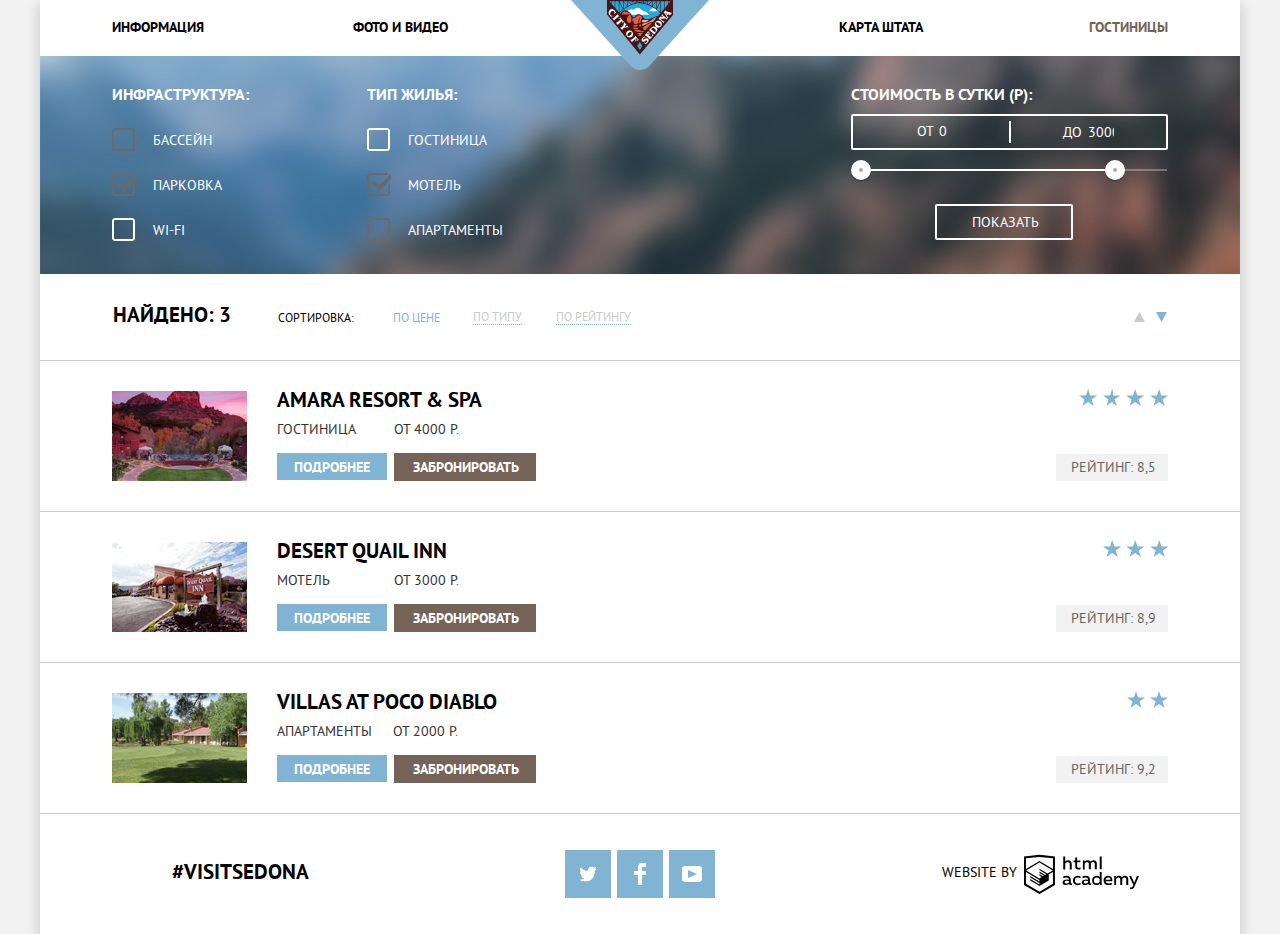
==== commit e78a16c5: "Правки" ====
--- a/hotels-page.html
+++ b/hotels-page.html
@@ -170,9 +170,14 @@
         </ul>
     	</div>
     	<div class="footer-copyright"> 
+    		<div class="foot-cop-web">
+
     		<b class="web-copyright">Website by</b>
+    		</div>
+    		<div class="foot-cop-web-2">
     		<a class="link-footer" href="https://htmlacademy.ru/intensive/htmlcss/" alt="Логотип разработчика сайта - 'html academy'"><svg class="logo-footer"  id="Layer_1" data-name="Layer 1" xmlns="http://www.w3.org/2000/svg" viewBox="0 0 108.08 36.85"><title>htmlacademy</title><path d="M44.61,26.88a2,2,0,0,0,.55-0.1v1.33a3.25,3.25,0,0,1-1.18.21,1.67,1.67,0,0,1-1.67-1,4.84,4.84,0,0,1-3.14,1.08c-1.51,0-2.91-.83-2.91-2.55,0-2.13,2-2.79,3.71-2.79a11.08,11.08,0,0,1,2.17.25v-0.3c0-1-.76-1.77-2.19-1.77a7.42,7.42,0,0,0-3,.64v-1.7a10.21,10.21,0,0,1,3.19-.55c2.36,0,3.81,1.12,3.81,3.65v3a0.54,0.54,0,0,0,.49.59h0.17Zm-6.44-1.13A1.35,1.35,0,0,0,39.63,27h0.11a3.39,3.39,0,0,0,2.41-1V24.58a9.72,9.72,0,0,0-1.81-.21c-1,0-2.16.33-2.16,1.38h0Zm12.36-6.11a5,5,0,0,1,2.57.64V22a4.08,4.08,0,0,0-2.3-.7,2.75,2.75,0,1,0,0,5.49,5,5,0,0,0,2.43-.64v1.71a6.27,6.27,0,0,1-2.76.57A4.21,4.21,0,0,1,46,24.51q0-.21,0-0.41a4.32,4.32,0,0,1,4.18-4.46h0.38Zm12.17,7.24a2,2,0,0,0,.55-0.1v1.33a3.25,3.25,0,0,1-1.18.21,1.67,1.67,0,0,1-1.67-1,4.84,4.84,0,0,1-3.14,1.08c-1.51,0-2.91-.83-2.91-2.55,0-2.13,2-2.79,3.71-2.79a11.08,11.08,0,0,1,2.17.25v-0.3c0-1-.76-1.77-2.19-1.77a7.42,7.42,0,0,0-3,.64v-1.7a10.21,10.21,0,0,1,3.19-.55c2.36,0,3.81,1.12,3.81,3.65v3a0.54,0.54,0,0,0,.49.59h0.17Zm-6.44-1.13A1.35,1.35,0,0,0,57.73,27h0.11a3.39,3.39,0,0,0,2.41-1V24.58a9.72,9.72,0,0,0-1.81-.21c-1.06,0-2.16.33-2.16,1.38h0ZM73,16V28.2H71.35V26.88a3.88,3.88,0,0,1-3.19,1.54,4.4,4.4,0,0,1,0-8.78,3.81,3.81,0,0,1,3,1.3V16H73Zm-4.53,5.22a2.76,2.76,0,1,0,0,5.52A2.86,2.86,0,0,0,71.15,25V23A2.91,2.91,0,0,0,68.49,21.27ZM79,19.64c3.31,0,4.46,2.68,3.92,5.09H76.7c0.21,1.5,1.67,2.11,3.19,2.11a6.11,6.11,0,0,0,2.64-.59v1.6a7.14,7.14,0,0,1-3,.57C77,28.42,74.78,27,74.78,24a4.18,4.18,0,0,1,4-4.39H79Zm0.09,1.54a2.28,2.28,0,0,0-2.44,2.1v0.06H81.3A2,2,0,0,0,79.13,21.18Zm5.73,7V19.87h1.65v1a3.81,3.81,0,0,1,2.78-1.27A2.86,2.86,0,0,1,91.89,21a4.12,4.12,0,0,1,2.91-1.33A3.06,3.06,0,0,1,98,23V28.2h-1.9V23.05a1.59,1.59,0,0,0-1.42-1.75H94.42a2.8,2.8,0,0,0-2.07,1.12V28.2h-1.9V23.05A1.59,1.59,0,0,0,89,21.31H88.8a3,3,0,0,0-2.21,1.29v5.63H84.86Zm21.31-8.33h1.9l-3.91,9.46c-0.9,2.17-2.09,2.86-3.35,2.86a4.76,4.76,0,0,1-1.1-.14V30.46a2.86,2.86,0,0,0,.85.12c0.9,0,1.58-.64,2.07-1.9l0.17-.42-4-8.4h2l2.86,6.29ZM38.73,1.46V6.22a3.81,3.81,0,0,1,2.7-1.14,3.25,3.25,0,0,1,3.44,3.4v5.15H43V8.72a1.81,1.81,0,0,0-1.61-2h-0.3a2.93,2.93,0,0,0-2.32,1.39v5.52h-1.9V1.46h1.9ZM49.94,2.31v3h3V6.91h-3v3.81c0,1.1.5,1.46,1.58,1.46a4.49,4.49,0,0,0,1.69-.33v1.6A6.8,6.8,0,0,1,51,13.8a2.55,2.55,0,0,1-2.86-2.74V6.89H46.58V5.26h1.5V2.74Zm5.4,11.31V5.28H57v1A3.81,3.81,0,0,1,59.77,5a2.86,2.86,0,0,1,2.6,1.33A4.12,4.12,0,0,1,65.28,5,3.06,3.06,0,0,1,68.44,8.4v5.21h-1.9V8.46a1.59,1.59,0,0,0-1.42-1.75H64.89a2.8,2.8,0,0,0-2.07,1.12v5.78h-1.9V8.46A1.59,1.59,0,0,0,59.5,6.71H59.27A3,3,0,0,0,57.06,8v5.63H55.34ZM71.17,1.45H73V13.6H71.17V1.45ZM14.71,0H14.55L0,1.54V28.21l14.55,8.66,14.55-8.66V1.54Zm12.5,27.1L14.55,34.64,1.9,27.12V16.18l12.59,7.5V25L5.86,19.9v1.31l8.68,5.21v1.39L5.87,22.65V24l8.68,5.21,8.75-5.24V18.31L27.2,16V27.12Zm0-12.53-3.48,2-1.6,1L14.51,13v1.31L21,18.23H21l-0.14.09-1,.54-5.37-3.2V17l4.24,2.52-1,.67-3.2-1.9v1.31l2.1,1.24L14.5,22.1,2,14.65,14.51,7.11Zm0-1.32L14.49,5.76,1.91,13.25v-10L14.56,1.92,27.21,3.25v10h0Z" transform="translate(0 -0.02)"/></svg>
 			</a>
+			</div>
     	</div>
     </footer>
 	</div>
--- a/css/style.css
+++ b/css/style.css
@@ -128,10 +128,10 @@
     margin: 0px;
 }
 
-.container-navigation:nth-child(4n+2) {
-    margin-right: auto;
-}
-.container-navigation:nth-child(4n+3) {
+li:nth-child(4n+2) {
+    margin-right: auto;
+}
+li:nth-child(4n+3) {
     margin-left: 239px;
     }  
 
@@ -157,18 +157,18 @@
 
 /*Шрифт слогана*/
 .description-town {
+    max-width: 500px;
     font-size: 21px;
     font-weight: bold;
     line-height: 26px;
-    text-align: center;
     color: #000000;
     display:block; 
     margin-right: auto;
     margin-left: auto;
     text-align:center;  
     margin-top: 22px;
-    padding-left: 338px;
-    padding-right: 337px;
+    /*padding-left: 338px;
+    padding-right: 337px;*/
 }
 /*Шрифт причин*/
 .advantages {
@@ -271,16 +271,23 @@
     display: flex;
     flex-wrap: wrap;
 }
+.point-one p {
+    text-align: center;
+}
 .point-one-headline {
+    max-width: 151px;
     font-size: 21px;
     font-weight: bold;
     line-height: 26px;
     text-align: center;
     color: #ffffff;
-    padding-left: 112px;
-    padding-right: 112px;
+   /* padding-left: 112px;
+    padding-right: 112px;*/
     padding-top: 16px;
     margin: 0px;
+    margin-top: 0px;
+    margin-right: auto;
+    margin-left: auto;
 }
 .point-one-description {
     font-size: 14px;
@@ -289,7 +296,6 @@
     color: #ffffff;
     width: 400px;
     min-height: 256px;
-    text-align: center;
     background-color: #81b3d2;
     padding-top: 29px;
 }
@@ -323,10 +329,10 @@
     padding-right: 74px;
 }
 .headline-bridge {
-    margin: 0px;
+   /* margin: 0px;*/
     padding-top: 15px;
-    padding-right: 125px;
-    padding-left: 124px;
+    /*padding-right: 125px;
+    padding-left: 124px;*/
 }
 .number-1{
     margin: 0px;
@@ -525,6 +531,9 @@
     flex-wrap: wrap;
     padding: 30px 72px 10px 72px;
 }
+.checkbox:nth-child(2) {
+    margin-left: 80px;
+}
 .sorting {
     width: 1200px;
     min-height: 86px;
@@ -589,7 +598,11 @@
     border: none;
     background: transparent;
 }
-
+.btn-updn:focus {
+    outline: thin dotted;
+    outline: 10px auto -webkit-focus-ring-color;
+    outline-offset: -2px;
+}
 .btn-color {
     fill: #cacaca;
 }
@@ -600,10 +613,14 @@
     fill: #81b3d2;
 }
 .checkbox {
-    width: 255px;
-    min-height: 155px;  
+    position: relative;
+    width: 175px;
+    min-height: 155px; 
+    line-height: 0.5; 
 }
 .checkbox label {
+    display: inline-block;
+    max-width: 141px;
     font-size: 14px;
     font-weight: normal;
     line-height: 21px;
@@ -644,10 +661,10 @@
     padding-bottom: 4px;
     padding-right: 0px;
     display: inline-block;
-    white-space: nowrap;
 }
 .hotel-headline {
     display: inline-block;
+    text-align: left;
     margin: 0px;
 }
 .type-price {
@@ -747,6 +764,10 @@
     margin-bottom: 1px;
     padding-top: 5px;
 }
+.button-more:not(:first-child) {
+    margin-left: 7px;
+    margin-right: auto;
+}
 .button-reservation {
     font-family: "PT Sans", "Arial", sans-serif;
     text-transform: uppercase;
@@ -762,8 +783,14 @@
     border-bottom-width: 0px;
     border-right-width: 0px;
     border-top-width: 0px;
-    padding-top: 6px;
+    padding-top: 5px;
     padding-left: 2px;
+    margin-left: 5px;
+}
+.button-reservation:not(:first-child) {
+    margin-left: 7px;
+    margin-right: auto;
+
 }
 .button-more:hover {
     color: #ffffff;
@@ -846,20 +873,22 @@
 
 /*Хэштег Седоны*/
 .visit {
+    display: inline-block;
+    max-width: 227px;
+    min-height: 18px;
+    text-align: center;
+    overflow-wrap: break-word;
     margin: auto;
     font-size: 21px;
     font-weight: bold;
     line-height: 1.24;
     color: #000000;
-    min-height: 18px;
+    
 }
 /*Копирайт*/
 .web-copyright {
-    -ms-flex-item-align: center;
-        -ms-grid-row-align: center;
-        align-self: center;
     width: 82px;
-    min-height: 26px;
+    min-height: 30px;
     font-size: 14px;
     font-weight: normal;
     line-height: 1.86;
@@ -919,8 +948,16 @@
 .social-block {
     width: 400px;
     margin: auto;
-    
-
+}
+.foot-cop-web {
+    display: flex;
+    flex-wrap: wrap;
+    max-width: 82px;
+}
+.foot-cop-web-2 {
+    display: flex;
+    flex-wrap: wrap;
+    max-width: 120px;
 }
 .footer-copyright {
     display: -webkit-box;
@@ -939,7 +976,7 @@
 .logo-footer {
     width: 115px;
     height: 41px;
-    margin-top: 9px;
+    margin-top: 7px;
 }
 .logo-footer:hover {fill: #81b3d2;}
 .logo-footer:active {fill: #bdbbbc;} 
@@ -1145,6 +1182,7 @@
     display: -webkit-box;
     display: -ms-flexbox;
     display: flex;
+    flex-wrap: wrap;
     -webkit-box-orient: horizontal;
     -webkit-box-direction: normal;
         -ms-flex-direction: row;
@@ -1152,9 +1190,11 @@
     padding-top: 2px;
 }
 .hotel-flex {
+    max-width: 785px;
     display: -webkit-box;
     display: -ms-flexbox;
     display: flex;
+    flex-wrap: wrap;
     -webkit-box-orient: horizontal;
     -webkit-box-direction: normal;
         -ms-flex-direction: row;
@@ -1177,6 +1217,9 @@
 .type-hotel {
     padding-bottom: 11px;
 }
+.type-hotel:not(:first-child){
+    padding-left: 38px;
+} 
 .type-price {
     padding-left: 38px;
 }
@@ -1186,18 +1229,16 @@
 .type-price-2000 {
     padding-left: 21px;
 }
-.button-reservation  {
+/*.button-reservation  {
     margin-left: 5px;
     padding-top: 5px;
-}
+}*/
 
 /*Описание чекбоксов*/
 
-.checkbox {
-  position: relative;
-}
 .checkbox input[type="checkbox"] {
   position: absolute; 
+  display: block;
   width: 24px;
   height: 24px; 
   /*overflow: hidden;*/
@@ -1211,10 +1252,10 @@
     position: relative;
     padding-left: 41px;
     padding-top: 2px;
-    display: block;  
+    display: inline-block;  
 }
 .checkbox input[type="checkbox"] + label:before {
-    display: block;
+    display: inline-block;
     width: 24px;
     height: 24px;
     background: url("../img/checkboxoff.svg");
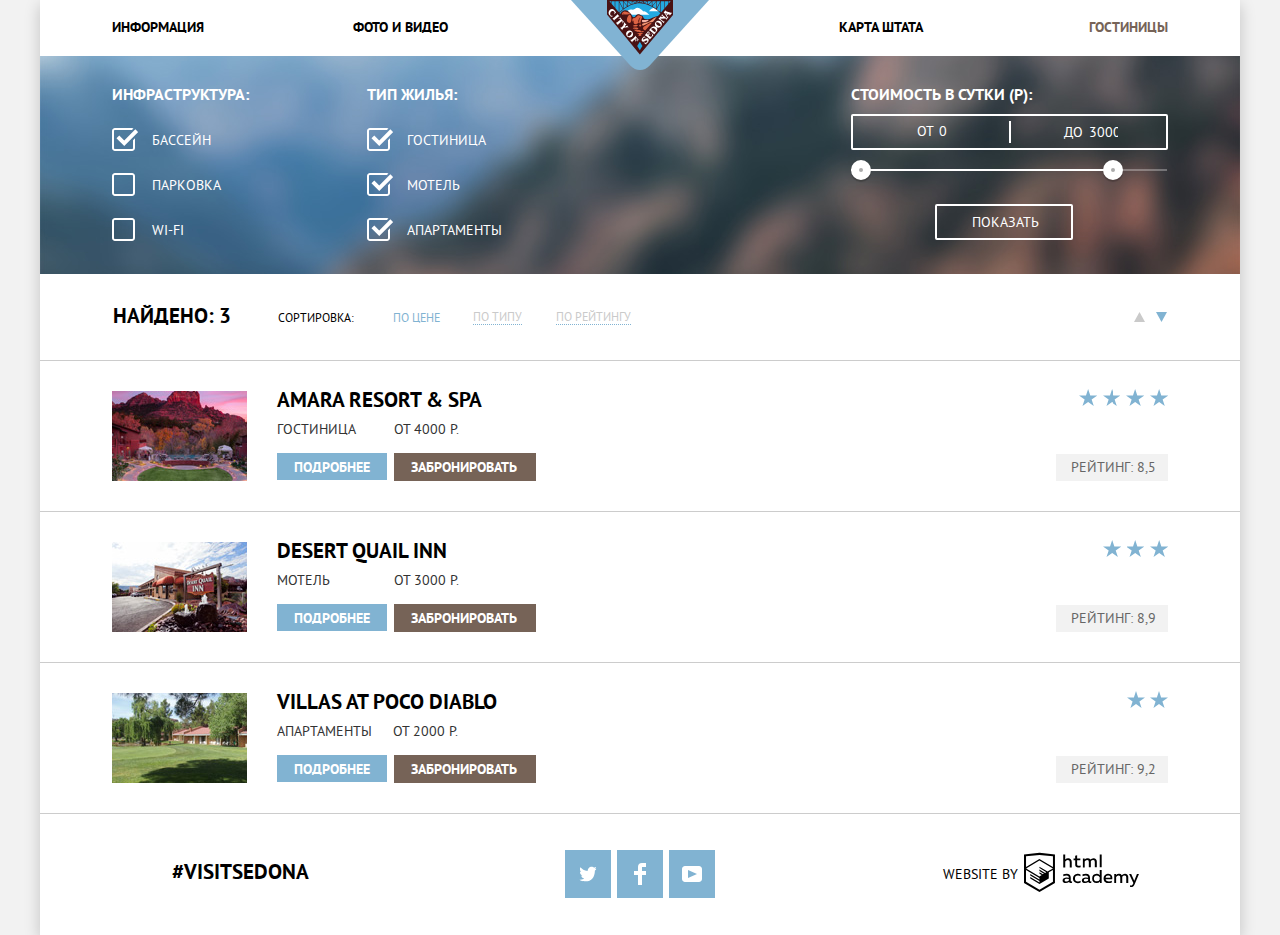
==== commit 1bef5b82: "На защиту" ====
--- a/hotels-page.html
+++ b/hotels-page.html
@@ -1,186 +1,196 @@
 <!DOCTYPE html>
 <html lang="ru">
-<head>
-	<meta charset="UTF-8">
-	<title>Document</title>
-	<link href="css/normalize.css" rel="stylesheet">
-	<link href="css/style.css" rel="stylesheet">
-</head>
-<body>
-	<div class="container">
-	<header id="header1">
-		<nav class="main-navigation">
-			<a class="logo-sedona" href="index.html" aria-label="Логотип Седоны"><img class="sedona-img" src="img/logo.svg" width= "140" height="72" alt="Логотип Седоны»"></a>
-			<ul class="container-navigation">
-				<li class="info1"><a class="site-navigation-section" href="info.html">Информация</a></li>
-				<li class="fhoto1"><a class="site-navigation-section" href="fhoto.html">Фото и видео</a></li>
-				<li class="for-logo"></li>
-				<li class="map1"><a class="site-navigation-section" href="Map.html">Карта штата</a></li>
-				<li class="hotels1"><a class="site-navigation-section-curret">Гостиницы</a></li>	  
-			</ul> 
-		</nav>
-	</header>
-	<main>
-		<h1 class="visually-hidden">Подбор жилья по параметрам</h1>
-	 	<section class="housing-options">
-			<h2  class="visually-hidden">Выбор параметров</h2>
-
-	 		<form action="https://echo.htmlacademy.ru" method="get">
-	 			<div class="options-back">
-	 				<div class="checkbox">
-	 					<p>Инфраструктура:</p>
-  						<input type="checkbox" class="visually-hidden" name="pool" id="foo-1" disabled/>
-  						<label for="foo-1">Бассейн</label>
-  						<input type="checkbox" class="visually-hidden" name="parking" id="foo-2" disabled checked/>
-  						<label for="foo-2">Парковка</label>
-  						<input type="checkbox" class="visually-hidden" name="wi-fi" id="foo-3"/>
-  						<label for="foo-3">Wi-Fi</label>
-					</div>
-	 				<div class="checkbox">
-	 					<p>Тип жилья:</p>
-  						<input type="checkbox" class="visually-hidden" name="hotel" id="foo-4"/>
-  						<label for="foo-4">Гостиница</label>
-  						<input disabled checked type="checkbox" class="visually-hidden" name="motel" id="foo-5"/>
-  						<label for="foo-5">Мотель</label>
-  						<input disabled type="checkbox" class="visually-hidden" name="apartments" id="foo-6"/>
-  						<label for="foo-6">Апартаменты</label>
-					</div>
-					 <div class="filter-range">
-      					<div class="filter-range-title">Стоимость в сутки (р):</div>
-      					<div class="price-controls">
-      						<label class="min-price">от <input type="text" name="min-price" value="0"></label>
-        					<label class="max-price">до <input type="text" name="max-price" value="3000"></label>
-      					</div>
-      					<div class="range-controls">
-							<div class="scale">
-          						<div class="bar"></div>
-        					</div>
-        					<div class="range-toggle range-toggle-min"></div>
-        					<div class="range-toggle range-toggle-max"></div>
-      					</div>
-    					<button class="btn-transparent" type="submit">Показать</button>
-    				</div>
-				</div>
-				</form>	
-				<div class="sorting">
-					<p class="find-item">Найдено: 3</p>
-					<p class="sorting-prm">Сортировка:</p>
-					<a class="price" >По цене</a>
-					<a class="sorting-type" href="#">По типу</a>
-					<a class="sorting-rating" href="#">По рейтингу</a>
-					<div class="up-dwn">
-						<button class="btn-updn btn-color">
-							<svg  xmlns="http://www.w3.org/2000/svg" width="11" height="10"><path  d="M5.5 0L0 10h11z"/></svg>
-						</button>
-						<button class="btn-updn btn-color">
-							<svg xmlns="http://www.w3.org/2000/svg" fill="#81b3d2" width="11" height="10"><path  d="M5.5 10L0 0h11"/></svg>
-						</button>
-					</div>
-				</div>
-	 	</section>
-	 	<section class="housing-list">
-				<div class="directory-listing"> 
-				 	<p class="directory-item-image">
-				 		<img src="img/amara.jpg" width="135" height="90" alt="Фото отеля">
-				 	</p>		
-				 	<div class="directory-item">
-				 		<h3 class="hotel-headline">
-				 			<a class="hotel-name" href="#" alt="Название гостиницы">Amara resort & spa</a>
-				 		</h3>
-	 					<div class="hotel-flex">
-	 						<span class="type-hotel">Гостиница</span>
-							<span class="type-price">ОТ 4000 Р.</span>
-						</div>
-						<div class="hotel-flex-button">
-							<a class="button-more" href="#" alt="Кнопка подробной информации о гостинице">Подробнее</a>
-    						<a class="button-reservation" href="#" alt="Кнопка бронирования гостиницы">Забронировать</a>		
-						</div>
-				 	</div>
-				 	<div class="directory-item-rating">
-				 		<p class="star-hotel-4" alt="Количество звезд у гостиницы"></p>
-	 					<span class="rating">Рейтинг: 8,5</span>
-				 	</div>	
-				</div>
-				
-				<div class="directory-listing"> 
-				 	<p class="directory-item-image">
-				 		<img src="img/desert.jpg" width="135" height="90" alt="Фото отеля"> 
-				 	</p>	
-				 	<div class="directory-item">
-				 		<h3 class="hotel-headline">
-				 			<a class="hotel-name" href="#" alt="Название гостиницы">Desert quail inn</a>
-				 		</h3>
-	 					<div class="hotel-flex">
-	 						<span class="type-hotel">Мотель</span>
-							<span class="type-price type-price-3000">ОТ 3000 Р.</span>
-						</div>
-						<div class="hotel-flex-button">
-							<a class="button-more" href="#" alt="Кнопка подробной информации о гостинице">Подробнее</a>
-    						<a class="button-reservation" href="#" alt="Кнопка бронирования гостиницы">Забронировать</a>
-						</div>
-				 	</div>
-				 	<div class="directory-item-rating">
-				 		<p class="star-hotel-3" alt="Количество звезд у гостиницы"></p>
-						<span class="rating">Рейтинг: 8,9</span>
-				 	</div>	
-				</div>
-				
-				<div class="directory-listing"> 
-				 		<p class="directory-item-image">
-				 			<img src="img/villas.jpg" width="135" height="90" alt="Фото отеля">
-				 		</p>		
-				 	<div class="directory-item">
-				 		<h3 class="hotel-headline">
-				 			<a class="hotel-name" href="#" alt="Название гостиницы">Villas at poco diablo</a>
-				 		</h3>
-	 					<div class="hotel-flex">
-	 						<span class="type-hotel">Апартаменты</span>
-							<span class="type-price type-price-2000">ОТ 2000 Р.</span>
-						</div>
-						<div class="hotel-flex-button">
-							<a class="button-more" href="#" alt="Кнопка подробной информации о гостинице">Подробнее</a>
-    						<a class="button-reservation" href="#" alt="Кнопка бронирования гостиницы">Забронировать</a>
-						</div>
-				 	</div>
-				 	<div class="directory-item-rating">
-						<p class="star-hotel-2" alt="Количество звезд у гостиницы"></p>
-						<span class="rating">Рейтинг: 9,2</span>
-				 	</div>	
-				</div>
-				
-		</section>
-	</main>
-	<footer class="foot-hotels">
-    	<p class="for-visit"><a class="visit" href="#" alt="Сылка на сайт Седоны">#Visitsedona</a></p>
-    	<div class="social-block">
-    	<ul class="footer-social">
-        	<li ><a class="social-button" href="#" alt="Наша страница в Твиттере">
-          			<svg class="social-tw" xmlns="http://www.w3.org/2000/svg" xmlns:xlink="http://www.w3.org/1999/xlink" width="17" height="15" viewBox="0 0 17 15"><path  d="M10.95.144c1.685-.496 2.984.27 3.577 1.179.673-.231 1.331-.481 2.011-.708a2.345 2.345 0 0 1-.857 1.768c.685.17 1.304-.491 1.304-.491-.169 1-1.006 1.788-1.563 2.024-.231 6.75-3.175 11.217-10.077 11.082h-.446c-.41 0-4.164-.46-4.898-1.887 2.271.196 3.893-.422 4.693-1.177-.96-.3-2.679-.477-2.979-2.95.349.106.564.228 1.19.119C1.705 8.247.374 7.53.448 5.33c.285.328 1.067.536 1.34.472C1.085 5.561-.182 2.442.894.85c1.818 1.854 3.735 3.606 7.152 3.773C8.254 2.33 9.183.793 10.95.144z"/>
-          			</svg>
-          		</a>
-          	</li>
-         	<li><a class="social-button" href="#" alt="Наша страница в Фейсбуке">
-          		<svg class="social-f" xmlns="http://www.w3.org/2000/svg" width="12" height="22" viewBox="0 0 12 22"><path  d="M12 4V0H8a4 4 0 0 0-4 4v4H0v4h4v10h4V12h4V8H8V4h4z"/></svg>
-          		</a>
-          	</li>
-          	<li><a class="social-button" href="#" alt="Наша страница на Ютубе">
-          		<svg class="social-y" xmlns="http://www.w3.org/2000/svg" xmlns:xlink="http://www.w3.org/1999/xlink" width="20" height="16" viewBox="0 0 20 16"><path  d="M17 0H3C1.35 0 0 1.35 0 3v10c0 1.65 1.35 3 3 3h14c1.65 0 3-1.35 3-3V3c0-1.65-1.35-3-3-3zM6.027 11.998V4.002L15.014 8l-8.987 3.998z"/></svg>
-				</a>
-			</li>
-        </ul>
-    	</div>
-    	<div class="footer-copyright"> 
-    		<div class="foot-cop-web">
-
-    		<b class="web-copyright">Website by</b>
-    		</div>
-    		<div class="foot-cop-web-2">
-    		<a class="link-footer" href="https://htmlacademy.ru/intensive/htmlcss/" alt="Логотип разработчика сайта - 'html academy'"><svg class="logo-footer"  id="Layer_1" data-name="Layer 1" xmlns="http://www.w3.org/2000/svg" viewBox="0 0 108.08 36.85"><title>htmlacademy</title><path d="M44.61,26.88a2,2,0,0,0,.55-0.1v1.33a3.25,3.25,0,0,1-1.18.21,1.67,1.67,0,0,1-1.67-1,4.84,4.84,0,0,1-3.14,1.08c-1.51,0-2.91-.83-2.91-2.55,0-2.13,2-2.79,3.71-2.79a11.08,11.08,0,0,1,2.17.25v-0.3c0-1-.76-1.77-2.19-1.77a7.42,7.42,0,0,0-3,.64v-1.7a10.21,10.21,0,0,1,3.19-.55c2.36,0,3.81,1.12,3.81,3.65v3a0.54,0.54,0,0,0,.49.59h0.17Zm-6.44-1.13A1.35,1.35,0,0,0,39.63,27h0.11a3.39,3.39,0,0,0,2.41-1V24.58a9.72,9.72,0,0,0-1.81-.21c-1,0-2.16.33-2.16,1.38h0Zm12.36-6.11a5,5,0,0,1,2.57.64V22a4.08,4.08,0,0,0-2.3-.7,2.75,2.75,0,1,0,0,5.49,5,5,0,0,0,2.43-.64v1.71a6.27,6.27,0,0,1-2.76.57A4.21,4.21,0,0,1,46,24.51q0-.21,0-0.41a4.32,4.32,0,0,1,4.18-4.46h0.38Zm12.17,7.24a2,2,0,0,0,.55-0.1v1.33a3.25,3.25,0,0,1-1.18.21,1.67,1.67,0,0,1-1.67-1,4.84,4.84,0,0,1-3.14,1.08c-1.51,0-2.91-.83-2.91-2.55,0-2.13,2-2.79,3.71-2.79a11.08,11.08,0,0,1,2.17.25v-0.3c0-1-.76-1.77-2.19-1.77a7.42,7.42,0,0,0-3,.64v-1.7a10.21,10.21,0,0,1,3.19-.55c2.36,0,3.81,1.12,3.81,3.65v3a0.54,0.54,0,0,0,.49.59h0.17Zm-6.44-1.13A1.35,1.35,0,0,0,57.73,27h0.11a3.39,3.39,0,0,0,2.41-1V24.58a9.72,9.72,0,0,0-1.81-.21c-1.06,0-2.16.33-2.16,1.38h0ZM73,16V28.2H71.35V26.88a3.88,3.88,0,0,1-3.19,1.54,4.4,4.4,0,0,1,0-8.78,3.81,3.81,0,0,1,3,1.3V16H73Zm-4.53,5.22a2.76,2.76,0,1,0,0,5.52A2.86,2.86,0,0,0,71.15,25V23A2.91,2.91,0,0,0,68.49,21.27ZM79,19.64c3.31,0,4.46,2.68,3.92,5.09H76.7c0.21,1.5,1.67,2.11,3.19,2.11a6.11,6.11,0,0,0,2.64-.59v1.6a7.14,7.14,0,0,1-3,.57C77,28.42,74.78,27,74.78,24a4.18,4.18,0,0,1,4-4.39H79Zm0.09,1.54a2.28,2.28,0,0,0-2.44,2.1v0.06H81.3A2,2,0,0,0,79.13,21.18Zm5.73,7V19.87h1.65v1a3.81,3.81,0,0,1,2.78-1.27A2.86,2.86,0,0,1,91.89,21a4.12,4.12,0,0,1,2.91-1.33A3.06,3.06,0,0,1,98,23V28.2h-1.9V23.05a1.59,1.59,0,0,0-1.42-1.75H94.42a2.8,2.8,0,0,0-2.07,1.12V28.2h-1.9V23.05A1.59,1.59,0,0,0,89,21.31H88.8a3,3,0,0,0-2.21,1.29v5.63H84.86Zm21.31-8.33h1.9l-3.91,9.46c-0.9,2.17-2.09,2.86-3.35,2.86a4.76,4.76,0,0,1-1.1-.14V30.46a2.86,2.86,0,0,0,.85.12c0.9,0,1.58-.64,2.07-1.9l0.17-.42-4-8.4h2l2.86,6.29ZM38.73,1.46V6.22a3.81,3.81,0,0,1,2.7-1.14,3.25,3.25,0,0,1,3.44,3.4v5.15H43V8.72a1.81,1.81,0,0,0-1.61-2h-0.3a2.93,2.93,0,0,0-2.32,1.39v5.52h-1.9V1.46h1.9ZM49.94,2.31v3h3V6.91h-3v3.81c0,1.1.5,1.46,1.58,1.46a4.49,4.49,0,0,0,1.69-.33v1.6A6.8,6.8,0,0,1,51,13.8a2.55,2.55,0,0,1-2.86-2.74V6.89H46.58V5.26h1.5V2.74Zm5.4,11.31V5.28H57v1A3.81,3.81,0,0,1,59.77,5a2.86,2.86,0,0,1,2.6,1.33A4.12,4.12,0,0,1,65.28,5,3.06,3.06,0,0,1,68.44,8.4v5.21h-1.9V8.46a1.59,1.59,0,0,0-1.42-1.75H64.89a2.8,2.8,0,0,0-2.07,1.12v5.78h-1.9V8.46A1.59,1.59,0,0,0,59.5,6.71H59.27A3,3,0,0,0,57.06,8v5.63H55.34ZM71.17,1.45H73V13.6H71.17V1.45ZM14.71,0H14.55L0,1.54V28.21l14.55,8.66,14.55-8.66V1.54Zm12.5,27.1L14.55,34.64,1.9,27.12V16.18l12.59,7.5V25L5.86,19.9v1.31l8.68,5.21v1.39L5.87,22.65V24l8.68,5.21,8.75-5.24V18.31L27.2,16V27.12Zm0-12.53-3.48,2-1.6,1L14.51,13v1.31L21,18.23H21l-0.14.09-1,.54-5.37-3.2V17l4.24,2.52-1,.67-3.2-1.9v1.31l2.1,1.24L14.5,22.1,2,14.65,14.51,7.11Zm0-1.32L14.49,5.76,1.91,13.25v-10L14.56,1.92,27.21,3.25v10h0Z" transform="translate(0 -0.02)"/></svg>
-			</a>
-			</div>
-    	</div>
-    </footer>
-	</div>
-	
-</body>
+   <head>
+      <meta charset="UTF-8">
+      <title>Document</title>
+      <link href="css/normalize.css" rel="stylesheet">
+      <link href="css/style.min.css" rel="stylesheet">
+   </head>
+   <body>
+      <div class="container">
+         <header id="header1">
+            <nav class="main-navigation">
+               <a class="logo-sedona" href="index.html" aria-label="Логотип Седоны"><img class="sedona-img" src="img/logo.svg" width= "140" height="72" alt="Логотип Седоны»"></a>
+               <ul class="container-navigation">
+                  <li class="info1"><a class="site-navigation-section" href="info.html">Информация</a></li>
+                  <li class="fhoto1"><a class="site-navigation-section" href="fhoto.html">Фото и видео</a></li>
+                  <li class="for-logo"></li>
+                  <li class="map1"><a class="site-navigation-section" href="Map.html">Карта штата</a></li>
+                  <li class="hotels1"><a class="site-navigation-section-curret">Гостиницы</a></li>
+               </ul>
+            </nav>
+         </header>
+         <main>
+            <h1 class="visually-hidden">Подбор жилья по параметрам</h1>
+            <section class="housing-options">
+               <h2  class="visually-hidden">Выбор параметров</h2>
+               <form action="https://echo.htmlacademy.ru" method="get">
+                  <div class="options-back">
+                     <div class="checkbox">
+                        <p>Инфраструктура:</p>
+                        <input type="checkbox" class="visually-hidden" name="pool" id="foo-1" checked/>
+                        <label for="foo-1">Бассейн</label>
+                        <input type="checkbox" class="visually-hidden" name="parking" id="foo-2"/>
+                        <label for="foo-2">Парковка</label>
+                        <input type="checkbox" class="visually-hidden" name="wi-fi" id="foo-3"/>
+                        <label for="foo-3">Wi-Fi</label>
+                     </div>
+                     <div class="checkbox">
+                        <p>Тип жилья:</p>
+                        <input type="checkbox" class="visually-hidden" name="hotel" id="foo-4" checked/>
+                        <label for="foo-4">Гостиница</label>
+                        <input checked type="checkbox" class="visually-hidden" name="motel" id="foo-5" checked/>
+                        <label for="foo-5">Мотель</label>
+                        <input type="checkbox" class="visually-hidden" name="apartments" id="foo-6" checked/>
+                        <label for="foo-6">Апартаменты</label>
+                     </div>
+                     <div class="filter-range">
+                        <div class="filter-range-title">Стоимость в сутки (р):</div>
+                        <div class="price-controls">
+                           <label class="min-price">от <input type="text" name="min-price" value="0"></label>
+                           <label class="max-price">до <input type="text" name="max-price" value="3000"></label>
+                        </div>
+                        <div class="range-controls">
+                           <div class="scale">
+                              <div class="bar"></div>
+                           </div>
+                           <button type="button" class="range-toggle range-toggle-min"></button>
+                           <button type="button" class="range-toggle range-toggle-max"></button>
+                        </div>
+                        <button class="btn-transparent" type="submit">Показать</button>
+                     </div>
+                  </div>
+               </form>
+               <div class="sorting">
+                  <p class="find-item">Найдено: 3</p>
+                  <p class="sorting-prm">Сортировка:</p>
+                  <a class="price" >По цене</a>
+                  <a class="sorting-type" href="#">По типу</a>
+                  <a class="sorting-rating" href="#">По рейтингу</a>
+                  <div class="up-dwn">
+                     <button class="btn-updn btn-color">
+                        <svg  xmlns="http://www.w3.org/2000/svg" width="11" height="10">
+                           <path  d="M5.5 0L0 10h11z"/>
+                        </svg>
+                     </button>
+                     <button class="btn-updn btn-color">
+                        <svg xmlns="http://www.w3.org/2000/svg" fill="#81b3d2" width="11" height="10">
+                           <path  d="M5.5 10L0 0h11"/>
+                        </svg>
+                     </button>
+                  </div>
+               </div>
+            </section>
+            <section class="housing-list">
+               <div class="directory-listing">
+                  <p class="directory-item-image">
+                     <img src="img/amara.jpg" width="135" height="90" alt="Фото отеля">
+                  </p>
+                  <div class="directory-item">
+                     <h3 class="hotel-headline">
+                        <a class="hotel-name" href="#"  aria-label="Название гостиницы">Amara resort & spa</a>
+                     </h3>
+                     <div class="hotel-flex">
+                        <span class="type-hotel">Гостиница</span>
+                        <span class="type-price">ОТ 4000 Р.</span>
+                     </div>
+                     <div class="hotel-flex-button">
+                        <a class="button-more" href="#"  aria-label="Кнопка подробной информации о гостинице">Подробнее</a>
+                        <a class="button-reservation" href="#"  aria-label="Кнопка бронирования гостиницы">Забронировать</a>		
+                     </div>
+                  </div>
+                  <div class="directory-item-rating">
+                     <p class="star-hotel-4"  aria-label="Количество звезд у гостиницы"></p>
+                     <span class="rating">Рейтинг: 8,5</span>
+                  </div>
+               </div>
+               <div class="directory-listing">
+                  <p class="directory-item-image">
+                     <img src="img/desert.jpg" width="135" height="90" alt="Фото отеля"> 
+                  </p>
+                  <div class="directory-item">
+                     <h3 class="hotel-headline">
+                        <a class="hotel-name" href="#"  aria-label="Название гостиницы">Desert quail inn</a>
+                     </h3>
+                     <div class="hotel-flex">
+                        <span class="type-hotel">Мотель</span>
+                        <span class="type-price type-price-3000">ОТ 3000 Р.</span>
+                     </div>
+                     <div class="hotel-flex-button">
+                        <a class="button-more" href="#"  aria-label="Кнопка подробной информации о гостинице">Подробнее</a>
+                        <a class="button-reservation" href="#"  aria-label="Кнопка бронирования гостиницы">Забронировать</a>
+                     </div>
+                  </div>
+                  <div class="directory-item-rating">
+                     <p class="star-hotel-3"  aria-label="Количество звезд у гостиницы"></p>
+                     <span class="rating">Рейтинг: 8,9</span>
+                  </div>
+               </div>
+               <div class="directory-listing">
+                  <p class="directory-item-image">
+                     <img src="img/villas.jpg" width="135" height="90" alt="Фото отеля">
+                  </p>
+                  <div class="directory-item">
+                     <h3 class="hotel-headline">
+                        <a class="hotel-name" href="#"  aria-label="Название гостиницы">Villas at poco diablo</a>
+                     </h3>
+                     <div class="hotel-flex">
+                        <span class="type-hotel">Апартаменты</span>
+                        <span class="type-price type-price-2000">ОТ 2000 Р.</span>
+                     </div>
+                     <div class="hotel-flex-button">
+                        <a class="button-more" href="#"  aria-label="Кнопка подробной информации о гостинице">Подробнее</a>
+                        <a class="button-reservation" href="#"  aria-label="Кнопка бронирования гостиницы">Забронировать</a>
+                     </div>
+                  </div>
+                  <div class="directory-item-rating">
+                     <p class="star-hotel-2"  aria-label="Количество звезд у гостиницы"></p>
+                     <span class="rating">Рейтинг: 9,2</span>
+                  </div>
+               </div>
+            </section>
+         </main>
+         <footer class="foot-hotels">
+            <p class="for-visit"><a class="visit" href="#"  aria-label="Сылка на сайт Седоны">#Visitsedona</a></p>
+            <div class="social-block">
+               <ul class="footer-social">
+                  <li >
+                     <a class="social-button" href="#"  aria-label="Наша страница в Твиттере">
+                        <svg class="social-tw" xmlns="http://www.w3.org/2000/svg" xmlns:xlink="http://www.w3.org/1999/xlink" width="17" height="15" viewBox="0 0 17 15">
+                           <path  d="M10.95.144c1.685-.496 2.984.27 3.577 1.179.673-.231 1.331-.481 2.011-.708a2.345 2.345 0 0 1-.857 1.768c.685.17 1.304-.491 1.304-.491-.169 1-1.006 1.788-1.563 2.024-.231 6.75-3.175 11.217-10.077 11.082h-.446c-.41 0-4.164-.46-4.898-1.887 2.271.196 3.893-.422 4.693-1.177-.96-.3-2.679-.477-2.979-2.95.349.106.564.228 1.19.119C1.705 8.247.374 7.53.448 5.33c.285.328 1.067.536 1.34.472C1.085 5.561-.182 2.442.894.85c1.818 1.854 3.735 3.606 7.152 3.773C8.254 2.33 9.183.793 10.95.144z"/>
+                        </svg>
+                     </a>
+                  </li>
+                  <li>
+                     <a class="social-button" href="#"  aria-label="Наша страница в Фейсбуке">
+                        <svg class="social-f" xmlns="http://www.w3.org/2000/svg" width="12" height="22" viewBox="0 0 12 22">
+                           <path  d="M12 4V0H8a4 4 0 0 0-4 4v4H0v4h4v10h4V12h4V8H8V4h4z"/>
+                        </svg>
+                     </a>
+                  </li>
+                  <li>
+                     <a class="social-button" href="#"  aria-label="Наша страница на Ютубе">
+                        <svg class="social-y" xmlns="http://www.w3.org/2000/svg" xmlns:xlink="http://www.w3.org/1999/xlink" width="20" height="16" viewBox="0 0 20 16">
+                           <path  d="M17 0H3C1.35 0 0 1.35 0 3v10c0 1.65 1.35 3 3 3h14c1.65 0 3-1.35 3-3V3c0-1.65-1.35-3-3-3zM6.027 11.998V4.002L15.014 8l-8.987 3.998z"/>
+                        </svg>
+                     </a>
+                  </li>
+               </ul>
+            </div>
+            <div class="footer-copyright">
+               <div class="foot-cop-web">
+                  <b class="web-copyright">Website by</b>
+               </div>
+               <div class="foot-cop-web-2">
+                  <a class="link-footer" href="https://htmlacademy.ru/intensive/htmlcss/"  aria-label="Логотип разработчика сайта - 'html academy'">
+                     <svg class="logo-footer"  id="Layer_1" data-name="Layer 1" xmlns="http://www.w3.org/2000/svg" viewBox="0 0 108.08 36.85">
+                        <title>htmlacademy</title>
+                        <path d="M44.61,26.88a2,2,0,0,0,.55-0.1v1.33a3.25,3.25,0,0,1-1.18.21,1.67,1.67,0,0,1-1.67-1,4.84,4.84,0,0,1-3.14,1.08c-1.51,0-2.91-.83-2.91-2.55,0-2.13,2-2.79,3.71-2.79a11.08,11.08,0,0,1,2.17.25v-0.3c0-1-.76-1.77-2.19-1.77a7.42,7.42,0,0,0-3,.64v-1.7a10.21,10.21,0,0,1,3.19-.55c2.36,0,3.81,1.12,3.81,3.65v3a0.54,0.54,0,0,0,.49.59h0.17Zm-6.44-1.13A1.35,1.35,0,0,0,39.63,27h0.11a3.39,3.39,0,0,0,2.41-1V24.58a9.72,9.72,0,0,0-1.81-.21c-1,0-2.16.33-2.16,1.38h0Zm12.36-6.11a5,5,0,0,1,2.57.64V22a4.08,4.08,0,0,0-2.3-.7,2.75,2.75,0,1,0,0,5.49,5,5,0,0,0,2.43-.64v1.71a6.27,6.27,0,0,1-2.76.57A4.21,4.21,0,0,1,46,24.51q0-.21,0-0.41a4.32,4.32,0,0,1,4.18-4.46h0.38Zm12.17,7.24a2,2,0,0,0,.55-0.1v1.33a3.25,3.25,0,0,1-1.18.21,1.67,1.67,0,0,1-1.67-1,4.84,4.84,0,0,1-3.14,1.08c-1.51,0-2.91-.83-2.91-2.55,0-2.13,2-2.79,3.71-2.79a11.08,11.08,0,0,1,2.17.25v-0.3c0-1-.76-1.77-2.19-1.77a7.42,7.42,0,0,0-3,.64v-1.7a10.21,10.21,0,0,1,3.19-.55c2.36,0,3.81,1.12,3.81,3.65v3a0.54,0.54,0,0,0,.49.59h0.17Zm-6.44-1.13A1.35,1.35,0,0,0,57.73,27h0.11a3.39,3.39,0,0,0,2.41-1V24.58a9.72,9.72,0,0,0-1.81-.21c-1.06,0-2.16.33-2.16,1.38h0ZM73,16V28.2H71.35V26.88a3.88,3.88,0,0,1-3.19,1.54,4.4,4.4,0,0,1,0-8.78,3.81,3.81,0,0,1,3,1.3V16H73Zm-4.53,5.22a2.76,2.76,0,1,0,0,5.52A2.86,2.86,0,0,0,71.15,25V23A2.91,2.91,0,0,0,68.49,21.27ZM79,19.64c3.31,0,4.46,2.68,3.92,5.09H76.7c0.21,1.5,1.67,2.11,3.19,2.11a6.11,6.11,0,0,0,2.64-.59v1.6a7.14,7.14,0,0,1-3,.57C77,28.42,74.78,27,74.78,24a4.18,4.18,0,0,1,4-4.39H79Zm0.09,1.54a2.28,2.28,0,0,0-2.44,2.1v0.06H81.3A2,2,0,0,0,79.13,21.18Zm5.73,7V19.87h1.65v1a3.81,3.81,0,0,1,2.78-1.27A2.86,2.86,0,0,1,91.89,21a4.12,4.12,0,0,1,2.91-1.33A3.06,3.06,0,0,1,98,23V28.2h-1.9V23.05a1.59,1.59,0,0,0-1.42-1.75H94.42a2.8,2.8,0,0,0-2.07,1.12V28.2h-1.9V23.05A1.59,1.59,0,0,0,89,21.31H88.8a3,3,0,0,0-2.21,1.29v5.63H84.86Zm21.31-8.33h1.9l-3.91,9.46c-0.9,2.17-2.09,2.86-3.35,2.86a4.76,4.76,0,0,1-1.1-.14V30.46a2.86,2.86,0,0,0,.85.12c0.9,0,1.58-.64,2.07-1.9l0.17-.42-4-8.4h2l2.86,6.29ZM38.73,1.46V6.22a3.81,3.81,0,0,1,2.7-1.14,3.25,3.25,0,0,1,3.44,3.4v5.15H43V8.72a1.81,1.81,0,0,0-1.61-2h-0.3a2.93,2.93,0,0,0-2.32,1.39v5.52h-1.9V1.46h1.9ZM49.94,2.31v3h3V6.91h-3v3.81c0,1.1.5,1.46,1.58,1.46a4.49,4.49,0,0,0,1.69-.33v1.6A6.8,6.8,0,0,1,51,13.8a2.55,2.55,0,0,1-2.86-2.74V6.89H46.58V5.26h1.5V2.74Zm5.4,11.31V5.28H57v1A3.81,3.81,0,0,1,59.77,5a2.86,2.86,0,0,1,2.6,1.33A4.12,4.12,0,0,1,65.28,5,3.06,3.06,0,0,1,68.44,8.4v5.21h-1.9V8.46a1.59,1.59,0,0,0-1.42-1.75H64.89a2.8,2.8,0,0,0-2.07,1.12v5.78h-1.9V8.46A1.59,1.59,0,0,0,59.5,6.71H59.27A3,3,0,0,0,57.06,8v5.63H55.34ZM71.17,1.45H73V13.6H71.17V1.45ZM14.71,0H14.55L0,1.54V28.21l14.55,8.66,14.55-8.66V1.54Zm12.5,27.1L14.55,34.64,1.9,27.12V16.18l12.59,7.5V25L5.86,19.9v1.31l8.68,5.21v1.39L5.87,22.65V24l8.68,5.21,8.75-5.24V18.31L27.2,16V27.12Zm0-12.53-3.48,2-1.6,1L14.51,13v1.31L21,18.23H21l-0.14.09-1,.54-5.37-3.2V17l4.24,2.52-1,.67-3.2-1.9v1.31l2.1,1.24L14.5,22.1,2,14.65,14.51,7.11Zm0-1.32L14.49,5.76,1.91,13.25v-10L14.56,1.92,27.21,3.25v10h0Z" transform="translate(0 -0.02)"/>
+                     </svg>
+                  </a>
+               </div>
+            </div>
+         </footer>
+      </div>
+   </body>
 </html>--- a/css/style.min.css
+++ b/css/style.min.css
@@ -0,0 +1 @@
+@-webkit-keyframes str{0%,to{-webkit-transform:translateY(0);transform:translateY(0)}70%{-webkit-transform:translateY(20px);transform:translateY(20px)}90%{-webkit-transform:translateY(10px);transform:translateY(10px)}}@keyframes str{0%,to{-webkit-transform:translateY(0);transform:translateY(0)}70%{-webkit-transform:translateY(20px);transform:translateY(20px)}90%{-webkit-transform:translateY(10px);transform:translateY(10px)}}@-webkit-keyframes err{0%,to{-webkit-transform:translateX(0);transform:translateX(0)}10%,30%,50%,70%,90%{-webkit-transform:translateX(-10px);transform:translateX(-10px)}20%,40%,60%,80%{-webkit-transform:translateX(10px);transform:translateX(10px)}}@keyframes err{0%,to{-webkit-transform:translateX(0);transform:translateX(0)}10%,30%,50%,70%,90%{-webkit-transform:translateX(-10px);transform:translateX(-10px)}20%,40%,60%,80%{-webkit-transform:translateX(10px);transform:translateX(10px)}}*,::after,::before{-webkit-box-sizing:inherit;box-sizing:inherit}body,html{-webkit-box-sizing:border-box;box-sizing:border-box}@font-face{font-family:'PT Sans';src:url(../fonts/pt_sans-web-regular-webfont.woff2),url(../fonts/pt_sans-web-regular-webfont.woff);font-weight:400;font-style:normal}@font-face{font-family:'PT Sans';src:url(../fonts/pt_sans-web-bold-webfont.woff2),url(../fonts/pt_sans-web-bold-webfont.woff);font-weight:700;font-style:normal}body{font-family:"PT Sans","Arial",sans-serif;font-size:21px;line-height:26px;text-transform:uppercase;position:relative;background-color:#f2f2f2}a{text-decoration:none}.foot,.foot-hotels{display:-webkit-box;display:-ms-flexbox;display:flex;width:1200px;min-height:120px}.foot{background-color:rgba(255,255,255,.9);position:absolute;bottom:0;z-index:1}.foot-hotels{background-color:#fff;border-top:1px solid rgba(0,1,1,.2)}.container,.main-navigation{position:relative;background-color:#fff}.container{width:1200px;margin:0 auto;-webkit-box-shadow:0 5px 15px rgba(0,0,0,.2);box-shadow:0 5px 15px rgba(0,0,0,.2)}.main-navigation{min-height:56px}.info1{min-height:30px;padding-left:72px;word-break:break-all}.fhoto1,.hotels1,.info1,.map1{width:239px;padding-bottom:14px;padding-top:12px;display:block}.fhoto1{padding-left:74px}.hotels1,.map1{text-align:right}.map1{margin-left:auto;padding-right:78px}.hotels1{padding-right:72px}.container-navigation{list-style-type:none;min-height:56px;background-color:#fff;display:-webkit-box;display:-ms-flexbox;display:flex;-ms-flex-wrap:wrap;flex-wrap:wrap;-webkit-box-pack:justify;-ms-flex-pack:justify;justify-content:space-between;padding:0;margin:0}li:nth-child(4n+2){margin-right:auto}li:nth-child(4n+3){margin-left:239px}.site-navigation-section{font-size:14px;font-weight:700;color:#000}.site-navigation-section:hover,.sorting a:hover{color:#81b3d2}.site-navigation-section:active{color:rgba(0,0,0,.3)}.site-navigation-section-curret{font-size:14px;font-weight:700;color:#766357}.advantages,.description-town{line-height:26px;display:block;margin-left:auto;margin-right:auto;text-align:center}.description-town{max-width:500px;margin-top:22px;font-size:21px;font-weight:700;color:#000}.advantages{width:500px;font-size:14px;font-weight:400;color:#333;padding-top:25px}.visually-hidden{position:absolute;width:1px;height:1px;border:0;padding:0;white-space:nowrap;-webkit-clip-path:inset(100%);clip-path:inset(100%);clip:rect(0 0 0 0);overflow:hidden}.hotel-search{margin-top:0}.trip-selection{font-size:30px;font-weight:700;line-height:36px;color:#000;display:block;margin-left:auto;margin-right:auto;width:800px;padding-top:53px;text-align:center}.advantages-selection{font-size:14px;font-weight:400;line-height:24px;color:#333;display:block;width:1000px;margin:0 auto;padding-top:20px;text-align:center;padding-left:96px;padding-right:98px}.advantages-selection2,.selection-button{display:block;margin-left:auto;margin-right:auto;text-align:center}.advantages-selection2{padding-left:200px;padding-right:200px;padding-top:0;font-size:14px;font-weight:400;line-height:24px;color:#333;margin-top:0;width:1000px}.selection-button{font-family:"PT Sans","Arial",sans-serif;text-transform:uppercase;font-size:21px;font-weight:700;line-height:26px;color:#fff;background-color:#766357;width:568px;min-height:86px;border:0;padding:3px 0 0 1px;margin-top:47px}.point-one{display:-webkit-box;display:-ms-flexbox;display:flex;-ms-flex-wrap:wrap;flex-wrap:wrap}.point-one p{text-align:center}.point-one-headline{max-width:151px;font-size:21px;font-weight:700;line-height:21px;text-align:center;color:#fff;padding-top:22px;margin:0 auto}.point-one-description{font-size:14px;font-weight:400;line-height:21px;color:#fff;width:400px;min-height:256px;background-color:#81b3d2;padding-top:29px}.desc-one{margin:0;padding-top:11px;padding-right:56px;padding-left:57px}.desc-four,.desc-three,.desc-two{margin:0;padding-left:41px;padding-right:40px;padding-top:21px}.desc-four,.desc-three{padding-left:81px;padding-right:82px}.desc-four{padding-left:62px;padding-right:62px}.desc-five{margin:0;padding-left:75px;padding-right:74px}.desc-five,.headline-bridge{padding-top:21px}.number-1{margin:0;padding-top:20px;padding-bottom:10px}.number-2,.number-3,.number-4{margin:0;padding-top:20px;padding-left:37px;padding-right:37px}.number-3,.number-4{padding-top:21px;padding-left:35px}.number-4{padding-top:22px;padding-left:37px}.headline-3{padding-top:25px;padding-left:100px;padding-right:103px}.headline-4{margin-top:0;padding-left:122px;padding-right:121px;padding-top:24px}.house-image-1{margin-top:61px}.house-image-2{margin-top:62px}.souvenirs-image-1{margin-top:55px}.house-desc{margin:0;padding-top:21px;padding-left:59px;padding-right:60px}.food-desc{margin:0;padding-left:51px;padding-right:51px;padding-top:22px}.souvenirs-desc{margin:0;padding-left:46px;padding-right:45px;padding-top:21px}.point-one-photo,.point-one-photo-2{width:800px;min-height:256px;background-image:url(../img/layer2.jpg);background-size:800px,256px}.point-one-photo-2{background-image:url(../img/layer1.jpg)}.point-one-features,.point-one-features-last{font-size:14px;font-weight:400;line-height:21px;text-align:center;color:#333;width:400px;min-height:330px;-webkit-box-align:center;-ms-flex-align:center;align-items:center}.point-one-features-last{min-height:256px;background-color:#eee}.feature-font{font-size:21px;font-weight:700;line-height:21px;text-align:center;color:#000;margin-bottom:0;margin-top:25px}.form-zone,.form-zone-2{display:-webkit-box;display:-ms-flexbox;display:flex;-webkit-box-pack:justify;-ms-flex-pack:justify;-webkit-box-align:baseline;-ms-flex-align:baseline;align-items:baseline;margin-bottom:28px;margin-top:0;padding-top:2px;position:relative}.form-zone-2{justify-content:space-between;margin-bottom:30px;padding-top:1px}.font-zone{font-size:14px;font-weight:700;line-height:26px;color:#000}.form-zone-short{margin-bottom:54px;display:-webkit-box;display:-ms-flexbox;display:flex;-webkit-box-align:baseline;-ms-flex-align:baseline;align-items:baseline;-webkit-box-pack:justify;-ms-flex-pack:justify;justify-content:space-between;position:relative}.form-search,.form-search2{height:38px;background-color:#f2f2f2;font-weight:700;text-transform:uppercase;border:2px solid;border-color:transparent}.form-search{margin-left:auto;width:346px;padding-left:12px;padding-right:36px}.form-search2{width:114px;padding-left:38px;padding-right:38px;text-align:center}.housing-options{min-height:304px}.options-back{min-height:218px;width:1200px;background-image:url(../img/filterbackground.jpg);background-position:center;background-size:1200px,218px;display:-webkit-box;display:-ms-flexbox;display:flex;-ms-flex-wrap:wrap;flex-wrap:wrap;padding:30px 72px 10px}.checkbox:nth-child(2){margin-left:80px}.sorting{width:1200px;min-height:86px;display:-webkit-box;display:-ms-flexbox;display:flex;-webkit-box-align:center;-ms-flex-align:center;align-items:center}.find-item{font-size:21px;font-weight:700;line-height:26px;padding-left:73px;padding-top:10px;padding-bottom:8px}.sorting-prm{margin-left:47px;font-size:12px;font-weight:400;line-height:11px}.price{margin-left:39px;color:#81b3d2}.sorting-rating,.sorting-type{margin-left:33px;border-bottom-style:dotted;border-width:1px;border-color:#81b3d2;color:#cacaca}.sorting-rating{margin-left:34px}.sorting a:active{color:#000;border:0}.sorting a{font-size:12px;font-weight:400;line-height:15px}.up-dwn{width:33px;min-height:11px;margin-left:auto;margin-right:73px;padding-bottom:3px;display:-webkit-box;display:-ms-flexbox;display:flex;-webkit-box-pack:justify;-ms-flex-pack:justify;justify-content:space-between}.btn-updn{width:11px;min-height:10px;padding:0;outline:0;border:0;background:0 0}.btn-updn:focus{outline:thin dotted;outline:10px auto -webkit-focus-ring-color;outline-offset:-2px}.btn-color{fill:#cacaca}.btn-color:hover{fill:#000}.btn-color:active{fill:#81b3d2}.checkbox{position:relative;width:175px;min-height:155px;line-height:.5}.checkbox label{display:inline-block;max-width:141px;font-size:14px;font-weight:400;line-height:21px;color:#fff;margin-bottom:22px}.checkbox p{font-size:16px;font-weight:700;line-height:21px;color:#fff;margin-bottom:21px;margin-top:0}.label-1,.label-2{padding-left:2px}.adult-label,.label-2{width:99px}.child-label{margin-left:38px;width:51px}.hotel-headline,.hotel-name{display:inline-block;text-align:left}.hotel-name{min-width:257px;font-size:21px;font-weight:700;line-height:26px;color:#000;margin-bottom:0;margin-top:0;padding-bottom:4px;padding-right:0}.hotel-headline{margin:0}.rating,.type-hotel,.type-price{font-size:14px;font-weight:400;line-height:21px;text-align:left;color:#333}.rating{display:block;text-align:right;color:#666;background-color:#f2f2f2;width:112px;min-height:27px;margin-top:48px;padding:3px 12px 3px 0;word-wrap:break-word}.star-hotel-2,.star-hotel-3,.star-hotel-4{background-image:url(../img/star.svg);background-size:18px,17px;background-repeat:space;height:17px;width:41px;margin-top:2px;margin-left:auto}.star-hotel-3,.star-hotel-4{width:65px}.star-hotel-4{width:89px}.hotel-name:hover{color:#81b3d2}.hotel-name:active{color:rgba(0,0,0,.3)}.button-date{display:block;position:absolute;right:0;top:1px;border:0;padding-right:9px;padding-top:8px;padding-bottom:4px;background-color:transparent}.button-more{font-family:"PT Sans","Arial",sans-serif;text-transform:uppercase;font-size:14px;font-weight:700;line-height:21px;text-align:center;color:#fff;width:110px;min-height:27px;background-color:#81b3d2;border-width:0;margin-bottom:1px;padding-top:5px}.button-more:not(:first-child),.button-reservation:not(:first-child){margin-left:7px;margin-right:auto}.button-reservation{font-family:"PT Sans","Arial",sans-serif;text-transform:uppercase;font-size:14px;font-weight:700;line-height:21px;text-align:center;color:#fff;width:142px;min-height:27px;background-color:#766357;border-width:0;padding-top:5px;padding-left:0;padding-right:2px;margin-left:5px}.button-more:hover{color:#fff;background-color:#669ec0}.button-more:active{color:rgba(255,255,255,.3);background-color:#5496bd}.button-reservation:hover{color:#fff;background-color:#604e43}.button-reservation:active{color:rgba(255,255,255,.3);background-color:#503e33}.modal{position:absolute;left:26.3%;z-index:999999}.date-selection-map,.find-button{width:1200px;min-height:588px;margin-left:auto;margin-right:auto}.selection-button:hover{color:#fff;background-color:#604e43}.selection-button:active{color:rgba(255,255,255,.3);background-color:#503e33}.find-button{font-family:"PT Sans","Arial",sans-serif;text-transform:uppercase;font-size:21px;font-weight:700;line-height:26px;color:#fff;background-color:#81b3d2;width:458px;min-height:58px;border:0;padding-top:2px;white-space:pre-line}.find-button:hover{color:#fff;background-color:#669ec0}.find-button:active{color:rgba(255,255,255,.3);background-color:#5496bd}.form-search2:hover,.form-search:hover{background-color:#ebebeb}.form-search2:focus,.form-search:focus{background-color:#fff;border-color:#e5e5e5;outline:0}.calendar{fill:#cacaca}.calendar:hover{fill:#000}.calendar:active,.logo-footer:hover{fill:#81b3d2}.visit{display:inline-block;max-width:227px;min-height:18px;text-align:center;overflow-wrap:break-word;margin:auto;font-size:21px;font-weight:700;line-height:1.24;color:#000}.web-copyright{width:82px;min-height:30px;font-size:14px;font-weight:400;line-height:1.86;color:#000;margin-left:auto;margin-right:0;padding-left:1px}.logo-sedona{display:block;position:absolute;left:530px;right:auto;z-index:4}.sedona-img{padding-bottom:2px}.footer-social,.for-visit{display:-webkit-box;display:-ms-flexbox;display:flex;-webkit-box-align:center;-ms-flex-align:center;align-items:center;-ms-flex-wrap:wrap;flex-wrap:wrap}.for-visit{width:400px;margin:0}ul.footer-social li{margin:3px;list-style-type:none}.footer-social{-webkit-box-pack:center;-ms-flex-pack:center;justify-content:center;margin-top:0;margin-bottom:0;padding-left:0;padding-bottom:0;padding-top:0}.social-block{width:400px;padding-top:33px;padding-bottom:33px}.foot-cop-web{max-width:83px;padding-top:47px;padding-bottom:44px}.foot-cop-web,.foot-cop-web-2,.footer-copyright{display:-webkit-box;display:-ms-flexbox;display:flex;-ms-flex-wrap:wrap;flex-wrap:wrap}.foot-cop-web-2{max-width:120px}.footer-copyright{-webkit-box-pack:center;-ms-flex-pack:center;justify-content:center;-ms-flex-item-align:center;align-self:center;width:400px;min-height:120px;-webkit-box-align:center;-ms-flex-align:center;align-items:center}.logo-footer{width:115px;height:41px}.logo-footer:active{fill:#bdbbbc}.link-footer{min-height:42px;-webkit-box-align:center;-ms-flex-align:center;align-items:center;-ms-flex-item-align:end;align-self:flex-end;margin-left:0;margin-right:auto;padding-top:2px}.property-description{margin-left:auto;margin-right:auto}.point{width:1200px;min-height:1100px;margin-top:50px}.main-welcom-fon{background-color:#d7e5f0;background-image:url(../img/background.jpg);background-position:50% 21%;min-height:507px;background-repeat:no-repeat;text-align:center;padding-top:76px;padding-bottom:73px;position:relative}.welcom-fone{width:456px;padding-top:0;height:352px}.polygon{position:absolute;left:0;bottom:0}.block-sedona,.white-fone-search{width:1200px;margin-left:auto;margin-right:auto}.block-sedona{padding-top:21px;padding-right:0;padding-left:0;margin-bottom:0}.white-fone-search{background-color:#fff}.form-fone{display:none;z-index:99;width:568px;background-color:#fff;padding:53px 55px 55px}.display-error,.display-show{-webkit-animation-duration:.3s;animation-duration:.3s}.display-show{display:block;-webkit-animation-name:str;animation-name:str}.display-error{-webkit-animation-name:err;animation-name:err}.button-form{border:0}.form-quantity{position:relative}.button-minus{position:absolute;left:0;width:38px;height:38px;background-color:#f2f2f2}.button-minus2{left:344px}.button-minus2,.button-plus,.button-plus2{position:absolute;width:38px;height:38px;background-color:#f2f2f2}.button-plus{right:0;top:0}.button-plus2{top:30px;left:174px}.social-button{position:relative;background-color:#81b3d2;width:46px;height:48px;display:block;fill:#fff}.social-f,.social-tw,.social-y{position:absolute;left:50%;top:50%;-webkit-transform:translate(-50%,-50%);-ms-transform:translate(-50%,-50%);transform:translate(-50%,-50%);width:17px;height:15px}.social-f,.social-y{width:12px;height:22px}.social-y{width:20px;height:16px}.social-button:hover{background-color:#669ec0}.social-button:active{background-color:#5496bd;fill-opacity:.5}.butmp{stroke:#a9a9a9;background-color:transparent}.butmp:hover{stroke:#000}.butmp:active{stroke:#81b3d2}.directory-listing{display:-webkit-box;display:-ms-flexbox;display:flex;margin:0;border-top:1px solid rgba(0,1,1,.2);padding:26px 72px 20px;min-height:151px}.directory-listing-border{border-bottom:1px solid rgba(0,1,1,.2)}.directory-item-image{padding-top:4px;margin:0}.directory-item-rating{margin-left:auto}.housing-list{width:1200px;margin:0 auto}.directory-item{margin-bottom:10px;margin-left:30px}.hotel-flex-button{-ms-flex-wrap:wrap;flex-wrap:wrap;-webkit-box-orient:horizontal;-ms-flex-direction:row;flex-direction:row;padding-top:2px}.directory-item3,.hotel-flex,.hotel-flex-button{display:-webkit-box;display:-ms-flexbox;display:flex;-webkit-box-direction:normal}.hotel-flex{max-width:785px;-ms-flex-wrap:wrap;flex-wrap:wrap;padding-top:0;-webkit-box-orient:horizontal;-ms-flex-direction:row;flex-direction:row}.directory-item3{margin-left:auto;-webkit-box-orient:vertical;-ms-flex-direction:column;flex-direction:column;-webkit-box-pack:justify;-ms-flex-pack:justify;justify-content:space-between}.type-hotel{padding-bottom:11px}.type-hotel:not(:first-child){padding-left:38px}.type-price{padding-left:38px}.type-price-3000{padding-left:64px}.type-price-2000{padding-left:21px}.checkbox input[type=checkbox]{position:absolute;display:block;width:24px;height:24px}.checkbox input[type=checkbox]+label{position:relative;padding-left:40px;padding-top:2px;display:inline-block}.checkbox input[type=checkbox]+label:before{display:inline-block;width:26px;height:24px;background:url(../img/checkboxoff.svg);background-repeat:no-repeat;content:" ";vertical-align:middle;position:absolute;left:0;top:0}.checkbox input[type=checkbox]:checked+label:before{background-image:url(../img/checkboxon.svg)}.checkbox input[type=checkbox]:disabled+label:before{background-image:url(../img/checkboxoff-2.png);stroke:#6a6a6a}.checkbox input[type=checkbox]:checked:disabled+label:before{background-image:url(../img/checkboxon-2.png);stroke:#6a6a6a}.checkbox input[type=checkbox]:focus+label:before{outline:thin dotted;outline:5px auto -webkit-focus-ring-color;outline-offset:-2px}.filter-range{width:317px;margin-left:auto}.filter-range-title{font-size:16px;font-weight:700;line-height:21px;color:#fff;margin-bottom:7px}.price-controls input,.price-controls label{font-size:14px;font-weight:400;line-height:21px;color:#fff;text-transform:uppercase}.btn-transparent{font-weight:400}.price-controls{width:317px;height:36px;margin-bottom:19px;border:2px solid #fff;border-radius:2px;position:relative}.price-controls::after{content:"";position:absolute;top:50%;left:50%;-webkit-transform:translate(-50%,-50%);-ms-transform:translate(-50%,-50%);transform:translate(-50%,-50%);width:2px;height:22px;background:#fff}.price-controls label{display:inline-block;vertical-align:top;cursor:pointer}.min-price{padding-left:64px;padding-top:4px}.max-price{width:148px;padding-top:5px;padding-left:88px}.price-controls input{width:33px;margin:0;background:0 0;border:0}.range-controls{position:relative;margin-bottom:33px}.range-controls .scale{width:316px;height:2px;background:rgba(255,255,255,.3)}.range-controls .bar{width:83%;height:2px;background:#fff}.range-toggle{position:absolute;top:-9px;width:20px;height:20px;background:#ababab;border:8px solid #fff;border-radius:50%;-webkit-box-shadow:0 2px 1px 0 rgba(0,1,1,.2);box-shadow:0 2px 1px 0 rgba(0,1,1,.2);cursor:pointer;padding:0}.range-toggle-min{left:0}.range-toggle-max{left:79.5%}.range-toggle:hover{-webkit-transform:scale(1.1,1.1);-ms-transform:scale(1.1,1.1);transform:scale(1.1,1.1)}.btn-transparent{margin-left:84px;width:138px;display:block;padding:6px 35px;font-size:14px;line-height:20px;color:#fff;text-transform:uppercase;background:0 0;border:2px solid #fff;border-radius:2px;cursor:pointer}.btn-transparent:hover{color:#000;background:#fff}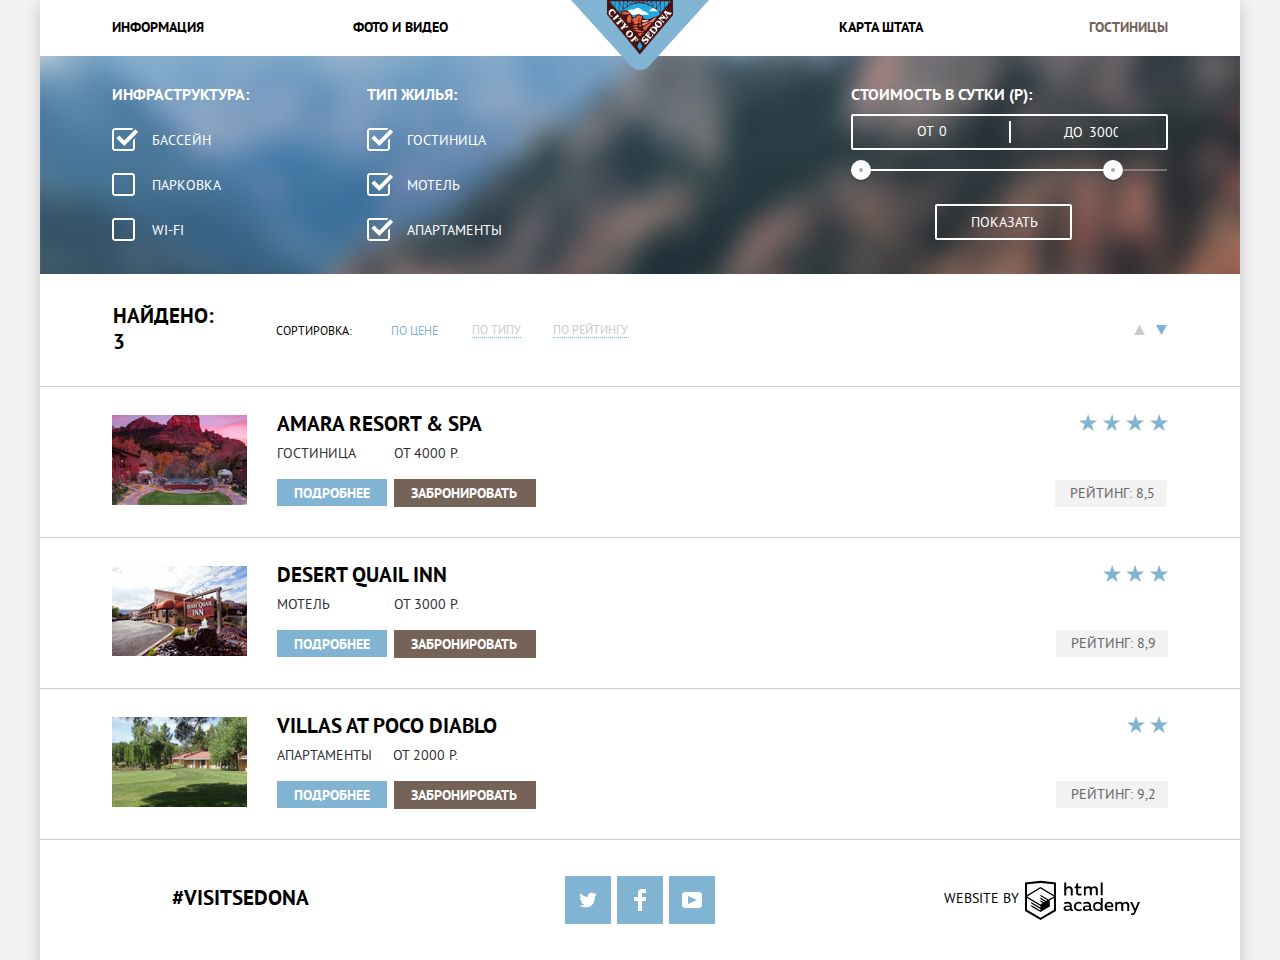
==== commit af68c14d: "Защита-2" ====
--- a/hotels-page.html
+++ b/hotels-page.html
@@ -28,24 +28,36 @@
                   <div class="options-back">
                      <div class="checkbox">
                         <p>Инфраструктура:</p>
+                        <fieldset class="checkbox-form">
                         <input type="checkbox" class="visually-hidden" name="pool" id="foo-1" checked/>
                         <label for="foo-1">Бассейн</label>
+                        </fieldset>
+                        <fieldset class="checkbox-form">
                         <input type="checkbox" class="visually-hidden" name="parking" id="foo-2"/>
                         <label for="foo-2">Парковка</label>
+                        </fieldset>
+                        <fieldset class="checkbox-form">
                         <input type="checkbox" class="visually-hidden" name="wi-fi" id="foo-3"/>
                         <label for="foo-3">Wi-Fi</label>
+                        </fieldset>
                      </div>
                      <div class="checkbox">
                         <p>Тип жилья:</p>
+                        <fieldset class="checkbox-form">
                         <input type="checkbox" class="visually-hidden" name="hotel" id="foo-4" checked/>
                         <label for="foo-4">Гостиница</label>
-                        <input checked type="checkbox" class="visually-hidden" name="motel" id="foo-5" checked/>
+                        </fieldset>
+                        <fieldset class="checkbox-form">
+                        <input checked type="checkbox" class="visually-hidden" name="motel" id="foo-5"/>
                         <label for="foo-5">Мотель</label>
+                        </fieldset>
+                        <fieldset class="checkbox-form">
                         <input type="checkbox" class="visually-hidden" name="apartments" id="foo-6" checked/>
                         <label for="foo-6">Апартаменты</label>
-                     </div>
-                     <div class="filter-range">
-                        <div class="filter-range-title">Стоимость в сутки (р):</div>
+                        </fieldset>
+                     </div>
+                     <fieldset class="filter-range">
+                        <p class="filter-range-title">Стоимость в сутки (р):</p>
                         <div class="price-controls">
                            <label class="min-price">от <input type="text" name="min-price" value="0"></label>
                            <label class="max-price">до <input type="text" name="max-price" value="3000"></label>
@@ -54,38 +66,39 @@
                            <div class="scale">
                               <div class="bar"></div>
                            </div>
-                           <button type="button" class="range-toggle range-toggle-min"></button>
-                           <button type="button" class="range-toggle range-toggle-max"></button>
+                           <button type="button" class="range-toggle range-toggle-min" aria-label="Ползунок минимальной цены"></button>
+                           <button type="button" class="range-toggle range-toggle-max" aria-label="Ползунок максимальной цены"></button>
                         </div>
                         <button class="btn-transparent" type="submit">Показать</button>
-                     </div>
+                     </fieldset>
                   </div>
                </form>
-               <div class="sorting">
+               <section class="sorting">
+                  <h3 class="visually-hidden">Меню выбора метода сортировки позиций</h3>
                   <p class="find-item">Найдено: 3</p>
                   <p class="sorting-prm">Сортировка:</p>
                   <a class="price" >По цене</a>
                   <a class="sorting-type" href="#">По типу</a>
                   <a class="sorting-rating" href="#">По рейтингу</a>
                   <div class="up-dwn">
-                     <button class="btn-updn btn-color">
+                     <button class="btn-updn btn-color" aria-label="Кнопка сортировки по возрастанию">
                         <svg  xmlns="http://www.w3.org/2000/svg" width="11" height="10">
                            <path  d="M5.5 0L0 10h11z"/>
                         </svg>
                      </button>
-                     <button class="btn-updn btn-color">
+                     <button class="btn-updn btn-color" aria-label="Кнопка сортировки по убыванию">
                         <svg xmlns="http://www.w3.org/2000/svg" fill="#81b3d2" width="11" height="10">
                            <path  d="M5.5 10L0 0h11"/>
                         </svg>
                      </button>
                   </div>
-               </div>
+               </section>
             </section>
             <section class="housing-list">
                <div class="directory-listing">
-                  <p class="directory-item-image">
+                  <figure class="directory-item-image"> 
                      <img src="img/amara.jpg" width="135" height="90" alt="Фото отеля">
-                  </p>
+                  </figure>
                   <div class="directory-item">
                      <h3 class="hotel-headline">
                         <a class="hotel-name" href="#"  aria-label="Название гостиницы">Amara resort & spa</a>
@@ -100,14 +113,15 @@
                      </div>
                   </div>
                   <div class="directory-item-rating">
-                     <p class="star-hotel-4"  aria-label="Количество звезд у гостиницы"></p>
+                     <figure class="star-hotel-4"  aria-label="Количество звезд у гостиницы">
+                     </figure>
                      <span class="rating">Рейтинг: 8,5</span>
                   </div>
                </div>
                <div class="directory-listing">
-                  <p class="directory-item-image">
+                  <figure class="directory-item-image">
                      <img src="img/desert.jpg" width="135" height="90" alt="Фото отеля"> 
-                  </p>
+                  </figure>
                   <div class="directory-item">
                      <h3 class="hotel-headline">
                         <a class="hotel-name" href="#"  aria-label="Название гостиницы">Desert quail inn</a>
@@ -122,14 +136,14 @@
                      </div>
                   </div>
                   <div class="directory-item-rating">
-                     <p class="star-hotel-3"  aria-label="Количество звезд у гостиницы"></p>
+                     <figure class="star-hotel-3"  aria-label="Количество звезд у гостиницы"></figure>
                      <span class="rating">Рейтинг: 8,9</span>
                   </div>
                </div>
                <div class="directory-listing">
-                  <p class="directory-item-image">
+                  <figure class="directory-item-image">
                      <img src="img/villas.jpg" width="135" height="90" alt="Фото отеля">
-                  </p>
+                  </figure>
                   <div class="directory-item">
                      <h3 class="hotel-headline">
                         <a class="hotel-name" href="#"  aria-label="Название гостиницы">Villas at poco diablo</a>
@@ -144,7 +158,7 @@
                      </div>
                   </div>
                   <div class="directory-item-rating">
-                     <p class="star-hotel-2"  aria-label="Количество звезд у гостиницы"></p>
+                     <figure class="star-hotel-2"  aria-label="Количество звезд у гостиницы"></figure>
                      <span class="rating">Рейтинг: 9,2</span>
                   </div>
                </div>
@@ -178,17 +192,13 @@
                </ul>
             </div>
             <div class="footer-copyright">
-               <div class="foot-cop-web">
                   <b class="web-copyright">Website by</b>
-               </div>
-               <div class="foot-cop-web-2">
                   <a class="link-footer" href="https://htmlacademy.ru/intensive/htmlcss/"  aria-label="Логотип разработчика сайта - 'html academy'">
                      <svg class="logo-footer"  id="Layer_1" data-name="Layer 1" xmlns="http://www.w3.org/2000/svg" viewBox="0 0 108.08 36.85">
                         <title>htmlacademy</title>
                         <path d="M44.61,26.88a2,2,0,0,0,.55-0.1v1.33a3.25,3.25,0,0,1-1.18.21,1.67,1.67,0,0,1-1.67-1,4.84,4.84,0,0,1-3.14,1.08c-1.51,0-2.91-.83-2.91-2.55,0-2.13,2-2.79,3.71-2.79a11.08,11.08,0,0,1,2.17.25v-0.3c0-1-.76-1.77-2.19-1.77a7.42,7.42,0,0,0-3,.64v-1.7a10.21,10.21,0,0,1,3.19-.55c2.36,0,3.81,1.12,3.81,3.65v3a0.54,0.54,0,0,0,.49.59h0.17Zm-6.44-1.13A1.35,1.35,0,0,0,39.63,27h0.11a3.39,3.39,0,0,0,2.41-1V24.58a9.72,9.72,0,0,0-1.81-.21c-1,0-2.16.33-2.16,1.38h0Zm12.36-6.11a5,5,0,0,1,2.57.64V22a4.08,4.08,0,0,0-2.3-.7,2.75,2.75,0,1,0,0,5.49,5,5,0,0,0,2.43-.64v1.71a6.27,6.27,0,0,1-2.76.57A4.21,4.21,0,0,1,46,24.51q0-.21,0-0.41a4.32,4.32,0,0,1,4.18-4.46h0.38Zm12.17,7.24a2,2,0,0,0,.55-0.1v1.33a3.25,3.25,0,0,1-1.18.21,1.67,1.67,0,0,1-1.67-1,4.84,4.84,0,0,1-3.14,1.08c-1.51,0-2.91-.83-2.91-2.55,0-2.13,2-2.79,3.71-2.79a11.08,11.08,0,0,1,2.17.25v-0.3c0-1-.76-1.77-2.19-1.77a7.42,7.42,0,0,0-3,.64v-1.7a10.21,10.21,0,0,1,3.19-.55c2.36,0,3.81,1.12,3.81,3.65v3a0.54,0.54,0,0,0,.49.59h0.17Zm-6.44-1.13A1.35,1.35,0,0,0,57.73,27h0.11a3.39,3.39,0,0,0,2.41-1V24.58a9.72,9.72,0,0,0-1.81-.21c-1.06,0-2.16.33-2.16,1.38h0ZM73,16V28.2H71.35V26.88a3.88,3.88,0,0,1-3.19,1.54,4.4,4.4,0,0,1,0-8.78,3.81,3.81,0,0,1,3,1.3V16H73Zm-4.53,5.22a2.76,2.76,0,1,0,0,5.52A2.86,2.86,0,0,0,71.15,25V23A2.91,2.91,0,0,0,68.49,21.27ZM79,19.64c3.31,0,4.46,2.68,3.92,5.09H76.7c0.21,1.5,1.67,2.11,3.19,2.11a6.11,6.11,0,0,0,2.64-.59v1.6a7.14,7.14,0,0,1-3,.57C77,28.42,74.78,27,74.78,24a4.18,4.18,0,0,1,4-4.39H79Zm0.09,1.54a2.28,2.28,0,0,0-2.44,2.1v0.06H81.3A2,2,0,0,0,79.13,21.18Zm5.73,7V19.87h1.65v1a3.81,3.81,0,0,1,2.78-1.27A2.86,2.86,0,0,1,91.89,21a4.12,4.12,0,0,1,2.91-1.33A3.06,3.06,0,0,1,98,23V28.2h-1.9V23.05a1.59,1.59,0,0,0-1.42-1.75H94.42a2.8,2.8,0,0,0-2.07,1.12V28.2h-1.9V23.05A1.59,1.59,0,0,0,89,21.31H88.8a3,3,0,0,0-2.21,1.29v5.63H84.86Zm21.31-8.33h1.9l-3.91,9.46c-0.9,2.17-2.09,2.86-3.35,2.86a4.76,4.76,0,0,1-1.1-.14V30.46a2.86,2.86,0,0,0,.85.12c0.9,0,1.58-.64,2.07-1.9l0.17-.42-4-8.4h2l2.86,6.29ZM38.73,1.46V6.22a3.81,3.81,0,0,1,2.7-1.14,3.25,3.25,0,0,1,3.44,3.4v5.15H43V8.72a1.81,1.81,0,0,0-1.61-2h-0.3a2.93,2.93,0,0,0-2.32,1.39v5.52h-1.9V1.46h1.9ZM49.94,2.31v3h3V6.91h-3v3.81c0,1.1.5,1.46,1.58,1.46a4.49,4.49,0,0,0,1.69-.33v1.6A6.8,6.8,0,0,1,51,13.8a2.55,2.55,0,0,1-2.86-2.74V6.89H46.58V5.26h1.5V2.74Zm5.4,11.31V5.28H57v1A3.81,3.81,0,0,1,59.77,5a2.86,2.86,0,0,1,2.6,1.33A4.12,4.12,0,0,1,65.28,5,3.06,3.06,0,0,1,68.44,8.4v5.21h-1.9V8.46a1.59,1.59,0,0,0-1.42-1.75H64.89a2.8,2.8,0,0,0-2.07,1.12v5.78h-1.9V8.46A1.59,1.59,0,0,0,59.5,6.71H59.27A3,3,0,0,0,57.06,8v5.63H55.34ZM71.17,1.45H73V13.6H71.17V1.45ZM14.71,0H14.55L0,1.54V28.21l14.55,8.66,14.55-8.66V1.54Zm12.5,27.1L14.55,34.64,1.9,27.12V16.18l12.59,7.5V25L5.86,19.9v1.31l8.68,5.21v1.39L5.87,22.65V24l8.68,5.21,8.75-5.24V18.31L27.2,16V27.12Zm0-12.53-3.48,2-1.6,1L14.51,13v1.31L21,18.23H21l-0.14.09-1,.54-5.37-3.2V17l4.24,2.52-1,.67-3.2-1.9v1.31l2.1,1.24L14.5,22.1,2,14.65,14.51,7.11Zm0-1.32L14.49,5.76,1.91,13.25v-10L14.56,1.92,27.21,3.25v10h0Z" transform="translate(0 -0.02)"/>
                      </svg>
                   </a>
-               </div>
             </div>
          </footer>
       </div>
--- a/css/style.min.css
+++ b/css/style.min.css
@@ -1 +1 @@
-@-webkit-keyframes str{0%,to{-webkit-transform:translateY(0);transform:translateY(0)}70%{-webkit-transform:translateY(20px);transform:translateY(20px)}90%{-webkit-transform:translateY(10px);transform:translateY(10px)}}@keyframes str{0%,to{-webkit-transform:translateY(0);transform:translateY(0)}70%{-webkit-transform:translateY(20px);transform:translateY(20px)}90%{-webkit-transform:translateY(10px);transform:translateY(10px)}}@-webkit-keyframes err{0%,to{-webkit-transform:translateX(0);transform:translateX(0)}10%,30%,50%,70%,90%{-webkit-transform:translateX(-10px);transform:translateX(-10px)}20%,40%,60%,80%{-webkit-transform:translateX(10px);transform:translateX(10px)}}@keyframes err{0%,to{-webkit-transform:translateX(0);transform:translateX(0)}10%,30%,50%,70%,90%{-webkit-transform:translateX(-10px);transform:translateX(-10px)}20%,40%,60%,80%{-webkit-transform:translateX(10px);transform:translateX(10px)}}*,::after,::before{-webkit-box-sizing:inherit;box-sizing:inherit}body,html{-webkit-box-sizing:border-box;box-sizing:border-box}@font-face{font-family:'PT Sans';src:url(../fonts/pt_sans-web-regular-webfont.woff2),url(../fonts/pt_sans-web-regular-webfont.woff);font-weight:400;font-style:normal}@font-face{font-family:'PT Sans';src:url(../fonts/pt_sans-web-bold-webfont.woff2),url(../fonts/pt_sans-web-bold-webfont.woff);font-weight:700;font-style:normal}body{font-family:"PT Sans","Arial",sans-serif;font-size:21px;line-height:26px;text-transform:uppercase;position:relative;background-color:#f2f2f2}a{text-decoration:none}.foot,.foot-hotels{display:-webkit-box;display:-ms-flexbox;display:flex;width:1200px;min-height:120px}.foot{background-color:rgba(255,255,255,.9);position:absolute;bottom:0;z-index:1}.foot-hotels{background-color:#fff;border-top:1px solid rgba(0,1,1,.2)}.container,.main-navigation{position:relative;background-color:#fff}.container{width:1200px;margin:0 auto;-webkit-box-shadow:0 5px 15px rgba(0,0,0,.2);box-shadow:0 5px 15px rgba(0,0,0,.2)}.main-navigation{min-height:56px}.info1{min-height:30px;padding-left:72px;word-break:break-all}.fhoto1,.hotels1,.info1,.map1{width:239px;padding-bottom:14px;padding-top:12px;display:block}.fhoto1{padding-left:74px}.hotels1,.map1{text-align:right}.map1{margin-left:auto;padding-right:78px}.hotels1{padding-right:72px}.container-navigation{list-style-type:none;min-height:56px;background-color:#fff;display:-webkit-box;display:-ms-flexbox;display:flex;-ms-flex-wrap:wrap;flex-wrap:wrap;-webkit-box-pack:justify;-ms-flex-pack:justify;justify-content:space-between;padding:0;margin:0}li:nth-child(4n+2){margin-right:auto}li:nth-child(4n+3){margin-left:239px}.site-navigation-section{font-size:14px;font-weight:700;color:#000}.site-navigation-section:hover,.sorting a:hover{color:#81b3d2}.site-navigation-section:active{color:rgba(0,0,0,.3)}.site-navigation-section-curret{font-size:14px;font-weight:700;color:#766357}.advantages,.description-town{line-height:26px;display:block;margin-left:auto;margin-right:auto;text-align:center}.description-town{max-width:500px;margin-top:22px;font-size:21px;font-weight:700;color:#000}.advantages{width:500px;font-size:14px;font-weight:400;color:#333;padding-top:25px}.visually-hidden{position:absolute;width:1px;height:1px;border:0;padding:0;white-space:nowrap;-webkit-clip-path:inset(100%);clip-path:inset(100%);clip:rect(0 0 0 0);overflow:hidden}.hotel-search{margin-top:0}.trip-selection{font-size:30px;font-weight:700;line-height:36px;color:#000;display:block;margin-left:auto;margin-right:auto;width:800px;padding-top:53px;text-align:center}.advantages-selection{font-size:14px;font-weight:400;line-height:24px;color:#333;display:block;width:1000px;margin:0 auto;padding-top:20px;text-align:center;padding-left:96px;padding-right:98px}.advantages-selection2,.selection-button{display:block;margin-left:auto;margin-right:auto;text-align:center}.advantages-selection2{padding-left:200px;padding-right:200px;padding-top:0;font-size:14px;font-weight:400;line-height:24px;color:#333;margin-top:0;width:1000px}.selection-button{font-family:"PT Sans","Arial",sans-serif;text-transform:uppercase;font-size:21px;font-weight:700;line-height:26px;color:#fff;background-color:#766357;width:568px;min-height:86px;border:0;padding:3px 0 0 1px;margin-top:47px}.point-one{display:-webkit-box;display:-ms-flexbox;display:flex;-ms-flex-wrap:wrap;flex-wrap:wrap}.point-one p{text-align:center}.point-one-headline{max-width:151px;font-size:21px;font-weight:700;line-height:21px;text-align:center;color:#fff;padding-top:22px;margin:0 auto}.point-one-description{font-size:14px;font-weight:400;line-height:21px;color:#fff;width:400px;min-height:256px;background-color:#81b3d2;padding-top:29px}.desc-one{margin:0;padding-top:11px;padding-right:56px;padding-left:57px}.desc-four,.desc-three,.desc-two{margin:0;padding-left:41px;padding-right:40px;padding-top:21px}.desc-four,.desc-three{padding-left:81px;padding-right:82px}.desc-four{padding-left:62px;padding-right:62px}.desc-five{margin:0;padding-left:75px;padding-right:74px}.desc-five,.headline-bridge{padding-top:21px}.number-1{margin:0;padding-top:20px;padding-bottom:10px}.number-2,.number-3,.number-4{margin:0;padding-top:20px;padding-left:37px;padding-right:37px}.number-3,.number-4{padding-top:21px;padding-left:35px}.number-4{padding-top:22px;padding-left:37px}.headline-3{padding-top:25px;padding-left:100px;padding-right:103px}.headline-4{margin-top:0;padding-left:122px;padding-right:121px;padding-top:24px}.house-image-1{margin-top:61px}.house-image-2{margin-top:62px}.souvenirs-image-1{margin-top:55px}.house-desc{margin:0;padding-top:21px;padding-left:59px;padding-right:60px}.food-desc{margin:0;padding-left:51px;padding-right:51px;padding-top:22px}.souvenirs-desc{margin:0;padding-left:46px;padding-right:45px;padding-top:21px}.point-one-photo,.point-one-photo-2{width:800px;min-height:256px;background-image:url(../img/layer2.jpg);background-size:800px,256px}.point-one-photo-2{background-image:url(../img/layer1.jpg)}.point-one-features,.point-one-features-last{font-size:14px;font-weight:400;line-height:21px;text-align:center;color:#333;width:400px;min-height:330px;-webkit-box-align:center;-ms-flex-align:center;align-items:center}.point-one-features-last{min-height:256px;background-color:#eee}.feature-font{font-size:21px;font-weight:700;line-height:21px;text-align:center;color:#000;margin-bottom:0;margin-top:25px}.form-zone,.form-zone-2{display:-webkit-box;display:-ms-flexbox;display:flex;-webkit-box-pack:justify;-ms-flex-pack:justify;-webkit-box-align:baseline;-ms-flex-align:baseline;align-items:baseline;margin-bottom:28px;margin-top:0;padding-top:2px;position:relative}.form-zone-2{justify-content:space-between;margin-bottom:30px;padding-top:1px}.font-zone{font-size:14px;font-weight:700;line-height:26px;color:#000}.form-zone-short{margin-bottom:54px;display:-webkit-box;display:-ms-flexbox;display:flex;-webkit-box-align:baseline;-ms-flex-align:baseline;align-items:baseline;-webkit-box-pack:justify;-ms-flex-pack:justify;justify-content:space-between;position:relative}.form-search,.form-search2{height:38px;background-color:#f2f2f2;font-weight:700;text-transform:uppercase;border:2px solid;border-color:transparent}.form-search{margin-left:auto;width:346px;padding-left:12px;padding-right:36px}.form-search2{width:114px;padding-left:38px;padding-right:38px;text-align:center}.housing-options{min-height:304px}.options-back{min-height:218px;width:1200px;background-image:url(../img/filterbackground.jpg);background-position:center;background-size:1200px,218px;display:-webkit-box;display:-ms-flexbox;display:flex;-ms-flex-wrap:wrap;flex-wrap:wrap;padding:30px 72px 10px}.checkbox:nth-child(2){margin-left:80px}.sorting{width:1200px;min-height:86px;display:-webkit-box;display:-ms-flexbox;display:flex;-webkit-box-align:center;-ms-flex-align:center;align-items:center}.find-item{font-size:21px;font-weight:700;line-height:26px;padding-left:73px;padding-top:10px;padding-bottom:8px}.sorting-prm{margin-left:47px;font-size:12px;font-weight:400;line-height:11px}.price{margin-left:39px;color:#81b3d2}.sorting-rating,.sorting-type{margin-left:33px;border-bottom-style:dotted;border-width:1px;border-color:#81b3d2;color:#cacaca}.sorting-rating{margin-left:34px}.sorting a:active{color:#000;border:0}.sorting a{font-size:12px;font-weight:400;line-height:15px}.up-dwn{width:33px;min-height:11px;margin-left:auto;margin-right:73px;padding-bottom:3px;display:-webkit-box;display:-ms-flexbox;display:flex;-webkit-box-pack:justify;-ms-flex-pack:justify;justify-content:space-between}.btn-updn{width:11px;min-height:10px;padding:0;outline:0;border:0;background:0 0}.btn-updn:focus{outline:thin dotted;outline:10px auto -webkit-focus-ring-color;outline-offset:-2px}.btn-color{fill:#cacaca}.btn-color:hover{fill:#000}.btn-color:active{fill:#81b3d2}.checkbox{position:relative;width:175px;min-height:155px;line-height:.5}.checkbox label{display:inline-block;max-width:141px;font-size:14px;font-weight:400;line-height:21px;color:#fff;margin-bottom:22px}.checkbox p{font-size:16px;font-weight:700;line-height:21px;color:#fff;margin-bottom:21px;margin-top:0}.label-1,.label-2{padding-left:2px}.adult-label,.label-2{width:99px}.child-label{margin-left:38px;width:51px}.hotel-headline,.hotel-name{display:inline-block;text-align:left}.hotel-name{min-width:257px;font-size:21px;font-weight:700;line-height:26px;color:#000;margin-bottom:0;margin-top:0;padding-bottom:4px;padding-right:0}.hotel-headline{margin:0}.rating,.type-hotel,.type-price{font-size:14px;font-weight:400;line-height:21px;text-align:left;color:#333}.rating{display:block;text-align:right;color:#666;background-color:#f2f2f2;width:112px;min-height:27px;margin-top:48px;padding:3px 12px 3px 0;word-wrap:break-word}.star-hotel-2,.star-hotel-3,.star-hotel-4{background-image:url(../img/star.svg);background-size:18px,17px;background-repeat:space;height:17px;width:41px;margin-top:2px;margin-left:auto}.star-hotel-3,.star-hotel-4{width:65px}.star-hotel-4{width:89px}.hotel-name:hover{color:#81b3d2}.hotel-name:active{color:rgba(0,0,0,.3)}.button-date{display:block;position:absolute;right:0;top:1px;border:0;padding-right:9px;padding-top:8px;padding-bottom:4px;background-color:transparent}.button-more{font-family:"PT Sans","Arial",sans-serif;text-transform:uppercase;font-size:14px;font-weight:700;line-height:21px;text-align:center;color:#fff;width:110px;min-height:27px;background-color:#81b3d2;border-width:0;margin-bottom:1px;padding-top:5px}.button-more:not(:first-child),.button-reservation:not(:first-child){margin-left:7px;margin-right:auto}.button-reservation{font-family:"PT Sans","Arial",sans-serif;text-transform:uppercase;font-size:14px;font-weight:700;line-height:21px;text-align:center;color:#fff;width:142px;min-height:27px;background-color:#766357;border-width:0;padding-top:5px;padding-left:0;padding-right:2px;margin-left:5px}.button-more:hover{color:#fff;background-color:#669ec0}.button-more:active{color:rgba(255,255,255,.3);background-color:#5496bd}.button-reservation:hover{color:#fff;background-color:#604e43}.button-reservation:active{color:rgba(255,255,255,.3);background-color:#503e33}.modal{position:absolute;left:26.3%;z-index:999999}.date-selection-map,.find-button{width:1200px;min-height:588px;margin-left:auto;margin-right:auto}.selection-button:hover{color:#fff;background-color:#604e43}.selection-button:active{color:rgba(255,255,255,.3);background-color:#503e33}.find-button{font-family:"PT Sans","Arial",sans-serif;text-transform:uppercase;font-size:21px;font-weight:700;line-height:26px;color:#fff;background-color:#81b3d2;width:458px;min-height:58px;border:0;padding-top:2px;white-space:pre-line}.find-button:hover{color:#fff;background-color:#669ec0}.find-button:active{color:rgba(255,255,255,.3);background-color:#5496bd}.form-search2:hover,.form-search:hover{background-color:#ebebeb}.form-search2:focus,.form-search:focus{background-color:#fff;border-color:#e5e5e5;outline:0}.calendar{fill:#cacaca}.calendar:hover{fill:#000}.calendar:active,.logo-footer:hover{fill:#81b3d2}.visit{display:inline-block;max-width:227px;min-height:18px;text-align:center;overflow-wrap:break-word;margin:auto;font-size:21px;font-weight:700;line-height:1.24;color:#000}.web-copyright{width:82px;min-height:30px;font-size:14px;font-weight:400;line-height:1.86;color:#000;margin-left:auto;margin-right:0;padding-left:1px}.logo-sedona{display:block;position:absolute;left:530px;right:auto;z-index:4}.sedona-img{padding-bottom:2px}.footer-social,.for-visit{display:-webkit-box;display:-ms-flexbox;display:flex;-webkit-box-align:center;-ms-flex-align:center;align-items:center;-ms-flex-wrap:wrap;flex-wrap:wrap}.for-visit{width:400px;margin:0}ul.footer-social li{margin:3px;list-style-type:none}.footer-social{-webkit-box-pack:center;-ms-flex-pack:center;justify-content:center;margin-top:0;margin-bottom:0;padding-left:0;padding-bottom:0;padding-top:0}.social-block{width:400px;padding-top:33px;padding-bottom:33px}.foot-cop-web{max-width:83px;padding-top:47px;padding-bottom:44px}.foot-cop-web,.foot-cop-web-2,.footer-copyright{display:-webkit-box;display:-ms-flexbox;display:flex;-ms-flex-wrap:wrap;flex-wrap:wrap}.foot-cop-web-2{max-width:120px}.footer-copyright{-webkit-box-pack:center;-ms-flex-pack:center;justify-content:center;-ms-flex-item-align:center;align-self:center;width:400px;min-height:120px;-webkit-box-align:center;-ms-flex-align:center;align-items:center}.logo-footer{width:115px;height:41px}.logo-footer:active{fill:#bdbbbc}.link-footer{min-height:42px;-webkit-box-align:center;-ms-flex-align:center;align-items:center;-ms-flex-item-align:end;align-self:flex-end;margin-left:0;margin-right:auto;padding-top:2px}.property-description{margin-left:auto;margin-right:auto}.point{width:1200px;min-height:1100px;margin-top:50px}.main-welcom-fon{background-color:#d7e5f0;background-image:url(../img/background.jpg);background-position:50% 21%;min-height:507px;background-repeat:no-repeat;text-align:center;padding-top:76px;padding-bottom:73px;position:relative}.welcom-fone{width:456px;padding-top:0;height:352px}.polygon{position:absolute;left:0;bottom:0}.block-sedona,.white-fone-search{width:1200px;margin-left:auto;margin-right:auto}.block-sedona{padding-top:21px;padding-right:0;padding-left:0;margin-bottom:0}.white-fone-search{background-color:#fff}.form-fone{display:none;z-index:99;width:568px;background-color:#fff;padding:53px 55px 55px}.display-error,.display-show{-webkit-animation-duration:.3s;animation-duration:.3s}.display-show{display:block;-webkit-animation-name:str;animation-name:str}.display-error{-webkit-animation-name:err;animation-name:err}.button-form{border:0}.form-quantity{position:relative}.button-minus{position:absolute;left:0;width:38px;height:38px;background-color:#f2f2f2}.button-minus2{left:344px}.button-minus2,.button-plus,.button-plus2{position:absolute;width:38px;height:38px;background-color:#f2f2f2}.button-plus{right:0;top:0}.button-plus2{top:30px;left:174px}.social-button{position:relative;background-color:#81b3d2;width:46px;height:48px;display:block;fill:#fff}.social-f,.social-tw,.social-y{position:absolute;left:50%;top:50%;-webkit-transform:translate(-50%,-50%);-ms-transform:translate(-50%,-50%);transform:translate(-50%,-50%);width:17px;height:15px}.social-f,.social-y{width:12px;height:22px}.social-y{width:20px;height:16px}.social-button:hover{background-color:#669ec0}.social-button:active{background-color:#5496bd;fill-opacity:.5}.butmp{stroke:#a9a9a9;background-color:transparent}.butmp:hover{stroke:#000}.butmp:active{stroke:#81b3d2}.directory-listing{display:-webkit-box;display:-ms-flexbox;display:flex;margin:0;border-top:1px solid rgba(0,1,1,.2);padding:26px 72px 20px;min-height:151px}.directory-listing-border{border-bottom:1px solid rgba(0,1,1,.2)}.directory-item-image{padding-top:4px;margin:0}.directory-item-rating{margin-left:auto}.housing-list{width:1200px;margin:0 auto}.directory-item{margin-bottom:10px;margin-left:30px}.hotel-flex-button{-ms-flex-wrap:wrap;flex-wrap:wrap;-webkit-box-orient:horizontal;-ms-flex-direction:row;flex-direction:row;padding-top:2px}.directory-item3,.hotel-flex,.hotel-flex-button{display:-webkit-box;display:-ms-flexbox;display:flex;-webkit-box-direction:normal}.hotel-flex{max-width:785px;-ms-flex-wrap:wrap;flex-wrap:wrap;padding-top:0;-webkit-box-orient:horizontal;-ms-flex-direction:row;flex-direction:row}.directory-item3{margin-left:auto;-webkit-box-orient:vertical;-ms-flex-direction:column;flex-direction:column;-webkit-box-pack:justify;-ms-flex-pack:justify;justify-content:space-between}.type-hotel{padding-bottom:11px}.type-hotel:not(:first-child){padding-left:38px}.type-price{padding-left:38px}.type-price-3000{padding-left:64px}.type-price-2000{padding-left:21px}.checkbox input[type=checkbox]{position:absolute;display:block;width:24px;height:24px}.checkbox input[type=checkbox]+label{position:relative;padding-left:40px;padding-top:2px;display:inline-block}.checkbox input[type=checkbox]+label:before{display:inline-block;width:26px;height:24px;background:url(../img/checkboxoff.svg);background-repeat:no-repeat;content:" ";vertical-align:middle;position:absolute;left:0;top:0}.checkbox input[type=checkbox]:checked+label:before{background-image:url(../img/checkboxon.svg)}.checkbox input[type=checkbox]:disabled+label:before{background-image:url(../img/checkboxoff-2.png);stroke:#6a6a6a}.checkbox input[type=checkbox]:checked:disabled+label:before{background-image:url(../img/checkboxon-2.png);stroke:#6a6a6a}.checkbox input[type=checkbox]:focus+label:before{outline:thin dotted;outline:5px auto -webkit-focus-ring-color;outline-offset:-2px}.filter-range{width:317px;margin-left:auto}.filter-range-title{font-size:16px;font-weight:700;line-height:21px;color:#fff;margin-bottom:7px}.price-controls input,.price-controls label{font-size:14px;font-weight:400;line-height:21px;color:#fff;text-transform:uppercase}.btn-transparent{font-weight:400}.price-controls{width:317px;height:36px;margin-bottom:19px;border:2px solid #fff;border-radius:2px;position:relative}.price-controls::after{content:"";position:absolute;top:50%;left:50%;-webkit-transform:translate(-50%,-50%);-ms-transform:translate(-50%,-50%);transform:translate(-50%,-50%);width:2px;height:22px;background:#fff}.price-controls label{display:inline-block;vertical-align:top;cursor:pointer}.min-price{padding-left:64px;padding-top:4px}.max-price{width:148px;padding-top:5px;padding-left:88px}.price-controls input{width:33px;margin:0;background:0 0;border:0}.range-controls{position:relative;margin-bottom:33px}.range-controls .scale{width:316px;height:2px;background:rgba(255,255,255,.3)}.range-controls .bar{width:83%;height:2px;background:#fff}.range-toggle{position:absolute;top:-9px;width:20px;height:20px;background:#ababab;border:8px solid #fff;border-radius:50%;-webkit-box-shadow:0 2px 1px 0 rgba(0,1,1,.2);box-shadow:0 2px 1px 0 rgba(0,1,1,.2);cursor:pointer;padding:0}.range-toggle-min{left:0}.range-toggle-max{left:79.5%}.range-toggle:hover{-webkit-transform:scale(1.1,1.1);-ms-transform:scale(1.1,1.1);transform:scale(1.1,1.1)}.btn-transparent{margin-left:84px;width:138px;display:block;padding:6px 35px;font-size:14px;line-height:20px;color:#fff;text-transform:uppercase;background:0 0;border:2px solid #fff;border-radius:2px;cursor:pointer}.btn-transparent:hover{color:#000;background:#fff}+*,::before,::after{-webkit-box-sizing:inherit;box-sizing:inherit}html{-webkit-box-sizing:border-box;box-sizing:border-box}@font-face{font-family:"PT Sans";src:url(../fonts/pt_sans-web-regular-webfont.woff2),url(../fonts/pt_sans-web-regular-webfont.woff);font-weight:400;font-style:normal}@font-face{font-family:"PT Sans";src:url(../fonts/pt_sans-web-bold-webfont.woff2),url(../fonts/pt_sans-web-bold-webfont.woff);font-weight:700;font-style:normal}body{font-family:"PT Sans","Arial",sans-serif;font-size:21px;line-height:26px;text-transform:uppercase;-webkit-box-sizing:border-box;box-sizing:border-box;position:relative;background-color:#f2f2f2}a{text-decoration:none}@-webkit-keyframes str{0%{-webkit-transform:translateY(0);transform:translateY(0)}70%{-webkit-transform:translateY(20px);transform:translateY(20px)}90%{-webkit-transform:translateY(10px);transform:translateY(10px)}to{-webkit-transform:translateY(0);transform:translateY(0)}}@keyframes str{0%{-webkit-transform:translateY(0);transform:translateY(0)}70%{-webkit-transform:translateY(20px);transform:translateY(20px)}90%{-webkit-transform:translateY(10px);transform:translateY(10px)}to{-webkit-transform:translateY(0);transform:translateY(0)}}@-webkit-keyframes err{0%,to{-webkit-transform:translateX(0);transform:translateX(0)}10%,30%,50%,70%,90%{-webkit-transform:translateX(-10px);transform:translateX(-10px)}20%,40%,60%,80%{-webkit-transform:translateX(10px);transform:translateX(10px)}}@keyframes err{0%,to{-webkit-transform:translateX(0);transform:translateX(0)}10%,30%,50%,70%,90%{-webkit-transform:translateX(-10px);transform:translateX(-10px)}20%,40%,60%,80%{-webkit-transform:translateX(10px);transform:translateX(10px)}}.foot{display:-webkit-box;display:-ms-flexbox;display:flex;width:1200px;background-color:rgba(255,255,255,.9);position:absolute;bottom:0;min-height:120px;z-index:1}.foot-hotels{display:-webkit-box;display:-ms-flexbox;display:flex;width:1200px;min-height:120px;background-color:#fff;border-top:1px solid rgba(0,1,1,.2)}.container{position:relative;width:1200px;margin:0 auto;background-color:#fff;-webkit-box-shadow:0 5px 15px rgba(0,0,0,.2);box-shadow:0 5px 15px rgba(0,0,0,.2)}.main-navigation{position:relative;background-color:#fff;min-height:56px}.info1{width:239px;min-height:30px;padding-left:72px;padding-bottom:14px;padding-top:12px;display:block;word-break:break-all}.fhoto1{width:239px;padding-left:74px;padding-bottom:14px;padding-top:12px;display:block}.map1{text-align:right;width:239px;padding-bottom:14px;padding-top:12px;padding-right:78px;margin-left:auto;display:block}.hotels1{text-align:right;width:239px;padding-bottom:14px;padding-top:12px;padding-right:72px;display:block}.container-navigation{list-style-type:none;min-height:56px;background-color:#fff;display:-webkit-box;display:-ms-flexbox;display:flex;-ms-flex-wrap:wrap;flex-wrap:wrap;-webkit-box-pack:justify;-ms-flex-pack:justify;justify-content:space-between;padding:0;margin:0}li:nth-child(4n+2){margin-right:auto}li:nth-child(4n+3){margin-left:239px}.site-navigation-section{font-size:14px;font-weight:700;color:#000}.site-navigation-section:hover{color:#81b3d2}.site-navigation-section:active{color:rgba(0,0,0,.3)}.site-navigation-section-curret{font-size:14px;font-weight:700;color:#000;color:#766357}.description-town{max-width:500px;font-size:21px;font-weight:700;line-height:26px;color:#000;display:block;margin-right:auto;margin-left:auto;text-align:center;margin-top:22px}.advantages{width:500px;font-size:14px;font-weight:400;line-height:26px;color:#333;display:block;margin-left:auto;margin-right:auto;padding-top:25px;text-align:center}.visually-hidden{position:absolute;width:1px;height:1px;border:0;padding:0;white-space:nowrap;-webkit-clip-path:inset(100%);clip-path:inset(100%);clip:rect(0 0 0 0);overflow:hidden}.hotel-search{margin-top:0}.trip-selection{font-size:30px;font-weight:700;line-height:36px;color:#000;display:block;margin-left:auto;margin-right:auto;width:800px;padding-top:53px;text-align:center}.advantages-selection{font-size:14px;font-weight:400;line-height:24px;color:#333;display:block;width:1000px;padding-top:20px;text-align:center;padding-left:96px;padding-right:98px;margin:0 auto}.advantages-selection2{font-size:14px;font-weight:400;line-height:24px;color:#333;display:block;margin-left:auto;margin-right:auto;margin-top:0;width:1000px;text-align:center;padding-left:200px;padding-right:200px;padding-top:0}.selection-button{font-family:"PT Sans","Arial",sans-serif;text-transform:uppercase;font-size:21px;font-weight:700;line-height:26px;color:#fff;background-color:#766357;width:568px;min-height:86px;display:block;margin-left:auto;margin-right:auto;border:0;margin-top:47px;text-align:center;padding:3px 0 0 1px}.point-one{display:-webkit-box;display:-ms-flexbox;display:flex;-ms-flex-wrap:wrap;flex-wrap:wrap;-webkit-box-align:start;-ms-flex-align:start;align-items:flex-start}.point-one p{text-align:center}.point-one-headline{max-width:151px;font-size:21px;font-weight:700;line-height:21px;text-align:center;color:#fff;padding-top:22px;padding-bottom:10px;margin:0;margin-right:auto;margin-left:auto}.point-one-description{font-size:14px;font-weight:400;line-height:21px;color:#fff;width:400px;min-height:256px;background-color:#81b3d2;padding-top:29px}.desc-one{margin:0;padding:11px 56px 59px 57px}.desc-two{margin:0;padding:11px 40px 59px 41px}.desc-three{margin:0;padding:11px 82px 59px 81px}.desc-four{margin:0;padding:11px 62px 59px}.desc-five{margin:0;padding:11px 74px 59px 75px}.headline-bridge{padding-top:21px}.number{margin:0;padding-top:10px;padding-bottom:10px}.number-gray{margin:0;padding-top:10px;padding-bottom:10px}.point-one-headline-gray{max-width:151px;font-size:21px;font-weight:700;line-height:21px;text-align:center;color:#000;padding-top:22px;padding-bottom:10px;margin:0;margin-right:auto;margin-left:auto}.house-image-1{margin-top:61px}.house-image-2{margin-top:62px}.souvenirs-image-1{margin-top:55px}.house-desc{margin:0;padding:21px 60px 82px 59px}.food-desc{margin:0;padding:22px 51px 82px}.souvenirs-desc{margin:0;padding:21px 45px 82px 46px}.point-one-features{font-size:14px;font-weight:400;line-height:21px;text-align:center;color:#333;width:400px;min-height:330px;-webkit-box-align:center;-ms-flex-align:center;align-items:center}.point-one-features-last{font-size:14px;font-weight:400;line-height:21px;text-align:center;color:#333;width:400px;min-height:256px;-webkit-box-align:center;-ms-flex-align:center;align-items:center;background-color:#eee;padding-top:29px}.feature-font{font-size:21px;font-weight:700;line-height:21px;text-align:center;color:#000;margin-bottom:0;margin-top:25px}.form-zone{display:-webkit-box;display:-ms-flexbox;display:flex;-webkit-box-pack:justify;-ms-flex-pack:justify;-webkit-box-align:baseline;-ms-flex-align:baseline;align-items:baseline;margin-bottom:28px;margin-top:0;padding-top:2px;position:relative}.form-zone-2{display:-webkit-box;display:-ms-flexbox;display:flex;-webkit-box-pack:justify;-ms-flex-pack:justify;justify-content:space-between;-webkit-box-align:baseline;-ms-flex-align:baseline;align-items:baseline;margin-bottom:30px;margin-top:0;padding-top:1px;position:relative}.font-zone{font-size:14px;font-weight:700;line-height:26px;color:#000}.form-zone-short{margin-bottom:54px;display:-webkit-box;display:-ms-flexbox;display:flex;-webkit-box-align:baseline;-ms-flex-align:baseline;align-items:baseline;-webkit-box-pack:justify;-ms-flex-pack:justify;justify-content:space-between;position:relative}.form-search{width:346px;height:38px;background-color:#f2f2f2;font-weight:700;text-transform:uppercase;padding-left:12px;padding-right:36px;border:2px solid;border-color:transparent;margin-left:auto}.form-search2{width:114px;height:38px;padding-left:38px;padding-right:38px;text-align:center;background-color:#f2f2f2;font-weight:700;text-transform:uppercase;border:2px solid;border-color:transparent}.housing-options{min-height:304px}.options-back{min-height:218px;width:1200px;background-image:url(../img/filterbackground.jpg);background-position:center;background-color:#6e8499;background-size:1200px,218px;display:-webkit-box;display:-ms-flexbox;display:flex;-ms-flex-wrap:wrap;flex-wrap:wrap;padding:30px 72px 10px}.checkbox-form{max-width:241px;min-height:45px;border:none;margin:0;padding:0}.checkbox:nth-child(2){margin-left:80px}.sorting{width:1200px;min-height:86px;display:-webkit-box;display:-ms-flexbox;display:flex;-ms-flex-wrap:wrap;flex-wrap:wrap;-webkit-box-align:center;-ms-flex-align:center;align-items:center}.find-item{width:190px;min-height:24px;font-size:21px;font-weight:700;line-height:26px;padding-left:73px;padding-top:10px;padding-bottom:8px}.sorting-prm{margin-left:46px;width:76px;min-height:11px;font-size:12px;font-weight:400;line-height:11px;word-wrap:break-word}.price{width:60px;min-height:15px;margin-left:39px;color:#81b3d2}.sorting-type{width:49px;min-height:14px;margin-left:21px;border-bottom-style:dotted;border-width:1px;border-color:#81b3d2;color:#cacaca}.sorting-rating{width:76px;min-height:14px;margin-left:32px;border-bottom-style:dotted;border-width:1px;border-color:#81b3d2;color:#cacaca}.sorting a:hover{color:#81b3d2}.sorting a:active{color:#000;border:0}.sorting a{font-size:12px;font-weight:400;line-height:15px}.up-dwn{width:33px;min-height:11px;margin-left:auto;margin-right:73px;padding-bottom:3px;display:-webkit-box;display:-ms-flexbox;display:flex;-webkit-box-pack:justify;-ms-flex-pack:justify;justify-content:space-between}.btn-updn{width:11px;min-height:10px;padding:0;outline:0;border:0;background:0 0}.btn-updn:focus{outline:thin dotted;outline:10px auto -webkit-focus-ring-color;outline-offset:-2px}.btn-color{fill:#cacaca}.btn-color:hover{fill:#000}.btn-color:active{fill:#81b3d2}.checkbox{position:relative;width:175px;min-height:155px;line-height:.5}.checkbox label{display:inline-block;vertical-align:middle;max-width:141px;font-size:14px;font-weight:400;line-height:21px;color:#fff;margin-bottom:22px}.checkbox p{font-size:16px;font-weight:700;line-height:21px;color:#fff;margin-bottom:21px;margin-top:0}.label-1{padding-left:2px}.label-2{padding-left:2px;width:99px}.adult-label{width:99px}.child-label{margin-left:38px;width:51px}.hotel-name{max-width:257px;min-height:26px;font-size:21px;font-weight:700;line-height:26px;text-align:left;color:#000;margin-bottom:0;margin-top:0;padding-bottom:4px;padding-right:0;display:inline-block;vertical-align:middle}.hotel-headline{display:inline-block;vertical-align:middle;text-align:left;margin:0}.type-price{max-width:160px;min-height:34px;font-size:14px;font-weight:400;line-height:21px;text-align:left;color:#333;word-wrap:break-word}.type-hotel{max-width:111px;min-height:34px;font-size:14px;font-weight:400;line-height:21px;text-align:left;color:#333;padding-bottom:13px;word-wrap:break-word}.rating{display:block;font-size:14px;font-weight:400;line-height:21px;text-align:right;color:#666;background-color:#f2f2f2;width:112px;min-height:27px;margin-top:48px;margin-left:16px;padding-bottom:3px;word-wrap:break-word;padding:3px 12px 1px 0}.star-hotel-2{background-image:url(../img/star.svg);background-size:18px,17px;background-repeat:space;height:17px;width:41px;margin-top:4px;margin-left:auto;margin-right:0}.star-hotel-3{background-image:url(../img/star.svg);background-size:18px,17px;background-repeat:space;height:17px;width:65px;margin-top:4px;margin-left:auto;margin-right:0}.star-hotel-4{background-image:url(../img/star.svg);background-size:18px,17px;background-repeat:space;min-height:18px;width:89px;margin-top:4px;margin-right:auto}.hotel-name:hover{color:#81b3d2}.hotel-name:active{color:rgba(0,0,0,.3)}.button-date{display:block;position:absolute;right:0;top:1px;border:0;padding-right:9px;padding-top:8px;padding-bottom:4px;background-color:transparent}.button-more{font-family:"PT Sans","Arial",sans-serif;text-transform:uppercase;font-size:14px;font-weight:700;line-height:21px;text-align:center;color:#fff;width:110px;min-height:27px;background-color:#81b3d2;margin-bottom:1px;padding-top:5px;word-wrap:break-word;border-width:0}.button-more:not(:first-child){margin-left:7px;margin-right:auto}.button-reservation{font-family:"PT Sans","Arial",sans-serif;text-transform:uppercase;font-size:14px;font-weight:700;line-height:21px;text-align:center;color:#fff;width:142px;min-height:27px;background-color:#766357;padding-top:5px;padding-left:0;padding-right:2px;margin-left:5px;word-wrap:break-word;border-width:0}.button-reservation:not(:first-child){margin-left:7px;margin-right:auto}.button-more:hover{color:#fff;background-color:#669ec0}.button-more:active{color:rgba(255,255,255,.3);background-color:#5496bd}.button-reservation:hover{color:#fff;background-color:#604e43}.button-reservation:active{color:rgba(255,255,255,.3);background-color:#503e33}.modal{position:absolute;left:26.3%;z-index:999999}.date-selection-map{background-image:url(../img/map.jpg);background-size:1200px,593px;background-color:#e7f1ce;width:1200px;min-height:588px;margin-left:auto;margin-right:auto}.selection-button:hover{color:#fff;background-color:#604e43}.selection-button:active{color:rgba(255,255,255,.3);background-color:#503e33}.find-button{font-family:"PT Sans","Arial",sans-serif;text-transform:uppercase;font-size:21px;font-weight:700;line-height:26px;color:#fff;background-color:#81b3d2;width:458px;min-height:58px;border:0;margin-left:auto;margin-right:auto;padding-top:2px;white-space:pre-line}.find-button:hover{color:#fff;background-color:#669ec0}.find-button:active{color:rgba(255,255,255,.3);background-color:#5496bd}.form-search:hover,.form-search2:hover{background-color:#ebebeb}.form-search:focus,.form-search2:focus{background-color:#fff;border-color:#e5e5e5;outline:0}.calendar{fill:#cacaca}.calendar:hover{fill:#000}.calendar:active{fill:#81b3d2}.visit{display:inline-block;vertical-align:middle;max-width:227px;min-height:18px;text-align:center;overflow-wrap:break-word;margin:auto;font-size:21px;font-weight:700;line-height:1.24;color:#000}.web-copyright{width:82px;min-height:30px;font-size:14px;font-weight:400;line-height:1.86;color:#000;margin-left:auto;margin-right:0;padding-left:1px}.logo-sedona{display:block;position:absolute;left:530px;right:auto;z-index:4}.sedona-img{padding-bottom:2px}.for-visit{display:-webkit-box;display:-ms-flexbox;display:flex;width:400px;margin:0;-webkit-box-align:center;-ms-flex-align:center;align-items:center;-ms-flex-wrap:wrap;flex-wrap:wrap}ul.footer-social li{margin:3px;list-style-type:none}.footer-social{display:-webkit-box;display:-ms-flexbox;display:flex;-webkit-box-align:center;-ms-flex-align:center;align-items:center;-webkit-box-pack:center;-ms-flex-pack:center;justify-content:center;margin-top:0;margin-bottom:0;padding-left:0;padding-bottom:0;padding-top:0;-ms-flex-wrap:wrap;flex-wrap:wrap}.social-block{width:400px;padding-top:33px;padding-bottom:33px}.footer-copyright{display:-webkit-box;display:-ms-flexbox;display:flex;-webkit-box-pack:center;-ms-flex-pack:center;-ms-flex-item-align:center;width:400px;min-height:120px;-ms-flex-align:center;-webkit-box-align:center;align-items:center;-ms-flex-wrap:wrap;flex-wrap:wrap}.logo-footer{width:115px;height:41px;margin-right:100px}.logo-footer:hover{fill:#81b3d2}.logo-footer:active{fill:#bdbbbc}.link-footer{min-height:42px;-webkit-box-align:center;-ms-flex-align:center;align-items:center;-ms-flex-item-align:end;align-self:flex-end;margin-left:0;width:119px;margin-right:96px;padding-top:40px;padding-bottom:33px}.property-description{margin-left:auto;margin-right:auto}.point{width:1200px;min-height:1100px;margin-top:50px;display:-webkit-box;display:-ms-flexbox;display:flex;-ms-flex-wrap:wrap;flex-wrap:wrap;-webkit-box-align:start;-ms-flex-align:start;align-items:flex-start}.section-content{display:-webkit-box;display:-ms-flexbox;display:flex;-ms-flex-wrap:wrap;flex-wrap:wrap;max-width:1200px;min-height:330px}.main-welcom-fon{background-color:#d7e5f0;background-image:url(../img/background.jpg);background-position:50% 21%;min-height:507px;background-repeat:no-repeat;text-align:center;padding-top:76px;padding-bottom:73px;position:relative}.welcom-fone{width:456px;padding-top:0;height:352px}.polygon{position:absolute;left:0;bottom:0}.block-sedona{width:1200px;margin-right:auto;margin-left:auto;padding-top:21px;padding-right:0;padding-left:0;margin-bottom:0}.white-fone-search{width:1200px;background-color:#fff;margin-left:auto;margin-right:auto}.form-fone{display:none;z-index:99;width:568px;background-color:#fff;padding:55px;padding-top:53px}.display-show{display:block;-webkit-animation-name:str;animation-name:str;-webkit-animation-duration:.3s;animation-duration:.3s}.display-error{-webkit-animation-name:err;animation-name:err;-webkit-animation-duration:.3s;animation-duration:.3s}.button-form{border:0}.form-quantity{position:relative}.button-minus{position:absolute;left:0;width:38px;height:38px;background-color:#f2f2f2}.button-minus2{position:absolute;left:344px;width:38px;height:38px;background-color:#f2f2f2}.button-plus{position:absolute;top:0;right:0;width:38px;height:38px;background-color:#f2f2f2}.button-plus2{position:absolute;top:30px;left:174px;width:38px;height:38px;background-color:#f2f2f2}.social-button{position:relative;background-color:#81b3d2;width:46px;height:48px;display:block;fill:#fff}.social-tw{position:absolute;left:50%;top:50%;-webkit-transform:translate(-50%,-50%);-ms-transform:translate(-50%,-50%);transform:translate(-50%,-50%);width:17px;height:15px}.social-f{position:absolute;left:50%;top:50%;-webkit-transform:translate(-50%,-50%);-ms-transform:translate(-50%,-50%);transform:translate(-50%,-50%);width:12px;height:22px}.social-y{position:absolute;left:50%;top:50%;-webkit-transform:translate(-50%,-50%);-ms-transform:translate(-50%,-50%);transform:translate(-50%,-50%);width:20px;height:16px}.social-button:hover{background-color:#669ec0}.social-button:active{background-color:#5496bd;fill-opacity:.5}.butmp{stroke:#a9a9a9;background-color:transparent}.butmp:hover{stroke:#000}.butmp:active{stroke:#81b3d2}.directory-listing{display:-webkit-box;display:-ms-flexbox;display:flex;-ms-flex-wrap:wrap;flex-wrap:wrap;margin:0;border-top:1px solid rgba(0,1,1,.2);min-height:151px;padding:23px 72px 20px}.directory-listing-border{border-bottom:1px solid rgba(0,1,1,.2)}.directory-item-image{padding-top:5px;margin:0;min-height:90px}.directory-item-rating{margin-left:auto}.housing-list{width:1200px;margin:0 auto}.directory-item{margin-bottom:10px;margin-left:30px}.hotel-flex-button{display:-webkit-box;display:-ms-flexbox;display:flex;-ms-flex-wrap:wrap;flex-wrap:wrap;-webkit-box-orient:horizontal;-webkit-box-direction:normal;-ms-flex-direction:row;flex-direction:row;padding-top:2px}.hotel-flex{max-width:785px;display:-webkit-box;display:-ms-flexbox;display:flex;-ms-flex-wrap:wrap;flex-wrap:wrap;-webkit-box-orient:horizontal;-webkit-box-direction:normal;-ms-flex-direction:row;flex-direction:row;padding-top:0}.directory-item3{margin-left:auto;display:-webkit-box;display:-ms-flexbox;display:flex;-webkit-box-orient:vertical;-webkit-box-direction:normal;-ms-flex-direction:column;flex-direction:column;-webkit-box-pack:justify;-ms-flex-pack:justify;justify-content:space-between}.type-hotel{padding-bottom:11px}.type-hotel:not(:first-child){padding-left:38px}.type-price{padding-left:38px}.type-price-3000{padding-left:64px}.type-price-2000{padding-left:21px}.checkbox input[type=checkbox]{position:absolute;display:block;width:24px;height:24px}.checkbox input[type=checkbox]+label{position:relative;padding-left:40px;padding-top:2px;display:inline-block;vertical-align:middle}.checkbox input[type=checkbox]+label:before{display:inline-block;width:26px;height:24px;background:url(../img/checkboxoff.svg);background-repeat:no-repeat;content:" ";vertical-align:middle;position:absolute;left:0;top:0}.checkbox input[type=checkbox]:checked+label:before{background-image:url(../img/checkboxon.svg)}.checkbox input[type=checkbox]:disabled+label:before{background-image:url(../img/checkboxoff-2.png);stroke:#6a6a6a}.checkbox input[type=checkbox]:checked:disabled+label:before{background-image:url(../img/checkboxon-2.png);stroke:#6a6a6a}.checkbox input[type=checkbox]:focus+label:before{outline:thin dotted;outline:5px auto -webkit-focus-ring-color;outline-offset:-2px}.filter-range{max-width:320px;min-height:156px;margin-left:auto;margin-right:0;padding:0;border:none}.filter-range-title{font-size:16px;font-weight:700;line-height:21px;color:#fff;margin:0;padding-bottom:7px}.price-controls label,.btn-transparent,.price-controls input{font-size:14px;font-weight:400;line-height:21px;color:#fff;text-transform:uppercase}.price-controls{width:317px;height:36px;margin-bottom:19px;border:2px solid #fff;border-radius:2px;position:relative}.price-controls::after{content:"";position:absolute;top:50%;left:50%;-webkit-transform:translate(-50%,-50%);-ms-transform:translate(-50%,-50%);transform:translate(-50%,-50%);width:2px;height:22px;background:#fff}.price-controls label{display:inline-block;vertical-align:middle;vertical-align:top;cursor:pointer}.min-price{padding-left:64px;padding-top:4px}.max-price{width:148px;padding-top:5px;padding-left:88px}.price-controls input{width:33px;margin:0;background:0 0;border:0}.range-controls{position:relative;margin-bottom:28px}.range-controls .scale{width:316px;height:2px;background:rgba(255,255,255,.3)}.range-controls .bar{width:83%;height:2px;background:#fff}.range-toggle{position:absolute;top:-9px;width:20px;height:20px;background:#ababab;border:8px solid #fff;border-radius:50%;-webkit-box-shadow:0 2px 1px 0 rgba(0,1,1,.2);box-shadow:0 2px 1px 0 rgba(0,1,1,.2);cursor:pointer;padding:0}.range-toggle-min{left:0}.range-toggle-max{left:79.5%}.range-toggle:hover{-webkit-transform:scale(1.1,1.1);-ms-transform:scale(1.1,1.1);transform:scale(1.1,1.1)}.btn-transparent{margin-top:5px;margin-left:84px;width:137px;min-height:36px;display:inline-block;vertical-align:middle;overflow:hidden;font-size:14px;line-height:20px;color:#fff;text-transform:uppercase;background:0 0;border:2px solid #fff;border-radius:2px;cursor:pointer;word-wrap:break-word;text-align:center;padding-left:17px;padding-right:15px}.btn-transparent:hover{color:#000;background:#fff}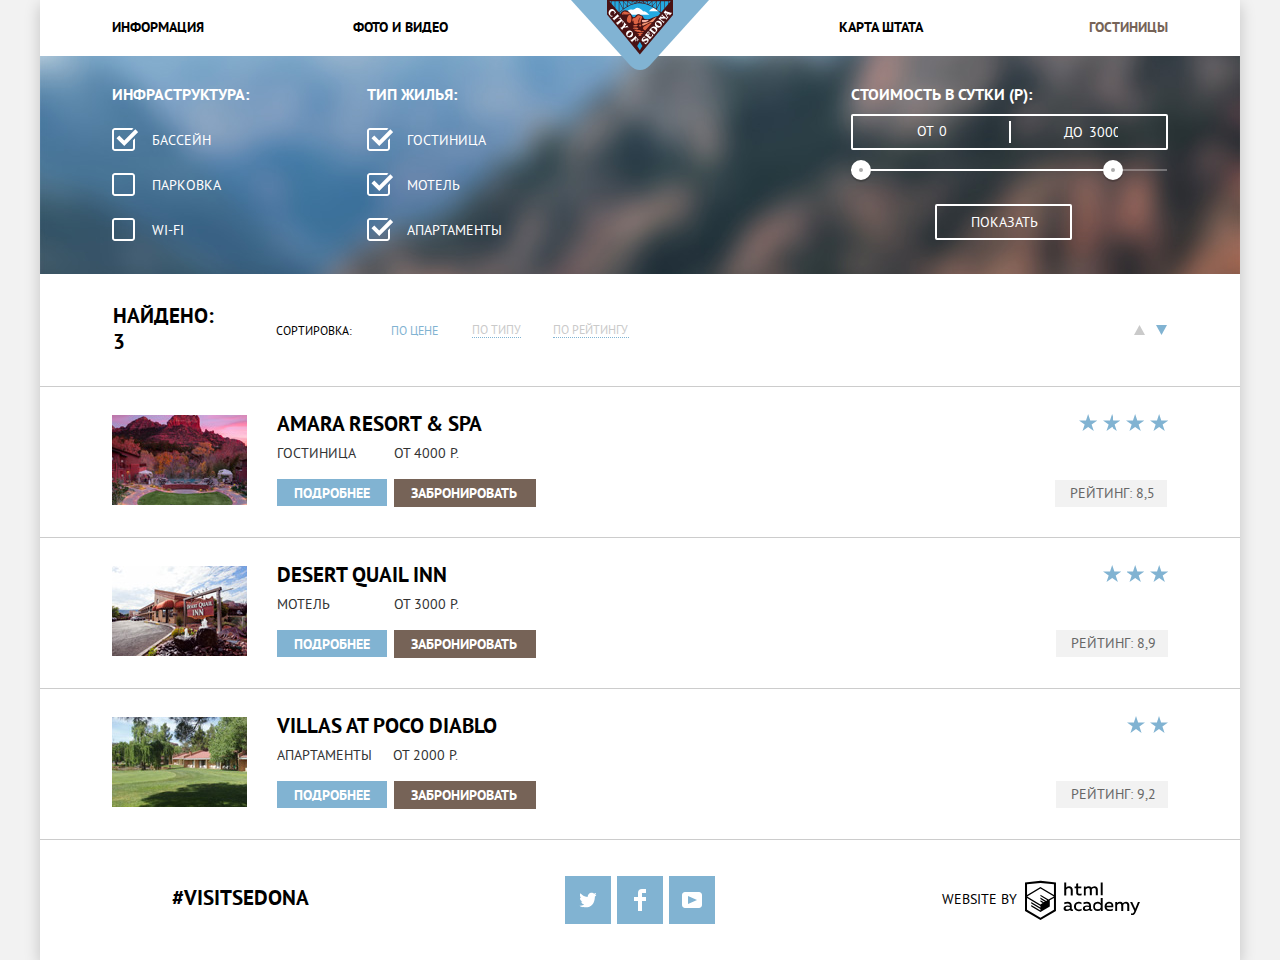
==== commit a8367de5: "Защита-2" ====
--- a/hotels-page.html
+++ b/hotels-page.html
@@ -192,13 +192,17 @@
                </ul>
             </div>
             <div class="footer-copyright">
+                  <div class="foot-cop-web">
                   <b class="web-copyright">Website by</b>
+                  </div> 
+                  <div class="foot-cop-web-2">
                   <a class="link-footer" href="https://htmlacademy.ru/intensive/htmlcss/"  aria-label="Логотип разработчика сайта - 'html academy'">
                      <svg class="logo-footer"  id="Layer_1" data-name="Layer 1" xmlns="http://www.w3.org/2000/svg" viewBox="0 0 108.08 36.85">
                         <title>htmlacademy</title>
                         <path d="M44.61,26.88a2,2,0,0,0,.55-0.1v1.33a3.25,3.25,0,0,1-1.18.21,1.67,1.67,0,0,1-1.67-1,4.84,4.84,0,0,1-3.14,1.08c-1.51,0-2.91-.83-2.91-2.55,0-2.13,2-2.79,3.71-2.79a11.08,11.08,0,0,1,2.17.25v-0.3c0-1-.76-1.77-2.19-1.77a7.42,7.42,0,0,0-3,.64v-1.7a10.21,10.21,0,0,1,3.19-.55c2.36,0,3.81,1.12,3.81,3.65v3a0.54,0.54,0,0,0,.49.59h0.17Zm-6.44-1.13A1.35,1.35,0,0,0,39.63,27h0.11a3.39,3.39,0,0,0,2.41-1V24.58a9.72,9.72,0,0,0-1.81-.21c-1,0-2.16.33-2.16,1.38h0Zm12.36-6.11a5,5,0,0,1,2.57.64V22a4.08,4.08,0,0,0-2.3-.7,2.75,2.75,0,1,0,0,5.49,5,5,0,0,0,2.43-.64v1.71a6.27,6.27,0,0,1-2.76.57A4.21,4.21,0,0,1,46,24.51q0-.21,0-0.41a4.32,4.32,0,0,1,4.18-4.46h0.38Zm12.17,7.24a2,2,0,0,0,.55-0.1v1.33a3.25,3.25,0,0,1-1.18.21,1.67,1.67,0,0,1-1.67-1,4.84,4.84,0,0,1-3.14,1.08c-1.51,0-2.91-.83-2.91-2.55,0-2.13,2-2.79,3.71-2.79a11.08,11.08,0,0,1,2.17.25v-0.3c0-1-.76-1.77-2.19-1.77a7.42,7.42,0,0,0-3,.64v-1.7a10.21,10.21,0,0,1,3.19-.55c2.36,0,3.81,1.12,3.81,3.65v3a0.54,0.54,0,0,0,.49.59h0.17Zm-6.44-1.13A1.35,1.35,0,0,0,57.73,27h0.11a3.39,3.39,0,0,0,2.41-1V24.58a9.72,9.72,0,0,0-1.81-.21c-1.06,0-2.16.33-2.16,1.38h0ZM73,16V28.2H71.35V26.88a3.88,3.88,0,0,1-3.19,1.54,4.4,4.4,0,0,1,0-8.78,3.81,3.81,0,0,1,3,1.3V16H73Zm-4.53,5.22a2.76,2.76,0,1,0,0,5.52A2.86,2.86,0,0,0,71.15,25V23A2.91,2.91,0,0,0,68.49,21.27ZM79,19.64c3.31,0,4.46,2.68,3.92,5.09H76.7c0.21,1.5,1.67,2.11,3.19,2.11a6.11,6.11,0,0,0,2.64-.59v1.6a7.14,7.14,0,0,1-3,.57C77,28.42,74.78,27,74.78,24a4.18,4.18,0,0,1,4-4.39H79Zm0.09,1.54a2.28,2.28,0,0,0-2.44,2.1v0.06H81.3A2,2,0,0,0,79.13,21.18Zm5.73,7V19.87h1.65v1a3.81,3.81,0,0,1,2.78-1.27A2.86,2.86,0,0,1,91.89,21a4.12,4.12,0,0,1,2.91-1.33A3.06,3.06,0,0,1,98,23V28.2h-1.9V23.05a1.59,1.59,0,0,0-1.42-1.75H94.42a2.8,2.8,0,0,0-2.07,1.12V28.2h-1.9V23.05A1.59,1.59,0,0,0,89,21.31H88.8a3,3,0,0,0-2.21,1.29v5.63H84.86Zm21.31-8.33h1.9l-3.91,9.46c-0.9,2.17-2.09,2.86-3.35,2.86a4.76,4.76,0,0,1-1.1-.14V30.46a2.86,2.86,0,0,0,.85.12c0.9,0,1.58-.64,2.07-1.9l0.17-.42-4-8.4h2l2.86,6.29ZM38.73,1.46V6.22a3.81,3.81,0,0,1,2.7-1.14,3.25,3.25,0,0,1,3.44,3.4v5.15H43V8.72a1.81,1.81,0,0,0-1.61-2h-0.3a2.93,2.93,0,0,0-2.32,1.39v5.52h-1.9V1.46h1.9ZM49.94,2.31v3h3V6.91h-3v3.81c0,1.1.5,1.46,1.58,1.46a4.49,4.49,0,0,0,1.69-.33v1.6A6.8,6.8,0,0,1,51,13.8a2.55,2.55,0,0,1-2.86-2.74V6.89H46.58V5.26h1.5V2.74Zm5.4,11.31V5.28H57v1A3.81,3.81,0,0,1,59.77,5a2.86,2.86,0,0,1,2.6,1.33A4.12,4.12,0,0,1,65.28,5,3.06,3.06,0,0,1,68.44,8.4v5.21h-1.9V8.46a1.59,1.59,0,0,0-1.42-1.75H64.89a2.8,2.8,0,0,0-2.07,1.12v5.78h-1.9V8.46A1.59,1.59,0,0,0,59.5,6.71H59.27A3,3,0,0,0,57.06,8v5.63H55.34ZM71.17,1.45H73V13.6H71.17V1.45ZM14.71,0H14.55L0,1.54V28.21l14.55,8.66,14.55-8.66V1.54Zm12.5,27.1L14.55,34.64,1.9,27.12V16.18l12.59,7.5V25L5.86,19.9v1.31l8.68,5.21v1.39L5.87,22.65V24l8.68,5.21,8.75-5.24V18.31L27.2,16V27.12Zm0-12.53-3.48,2-1.6,1L14.51,13v1.31L21,18.23H21l-0.14.09-1,.54-5.37-3.2V17l4.24,2.52-1,.67-3.2-1.9v1.31l2.1,1.24L14.5,22.1,2,14.65,14.51,7.11Zm0-1.32L14.49,5.76,1.91,13.25v-10L14.56,1.92,27.21,3.25v10h0Z" transform="translate(0 -0.02)"/>
                      </svg>
                   </a>
+                  </div>
             </div>
          </footer>
       </div>
--- a/css/style.min.css
+++ b/css/style.min.css
@@ -1 +1 @@
-*,::before,::after{-webkit-box-sizing:inherit;box-sizing:inherit}html{-webkit-box-sizing:border-box;box-sizing:border-box}@font-face{font-family:"PT Sans";src:url(../fonts/pt_sans-web-regular-webfont.woff2),url(../fonts/pt_sans-web-regular-webfont.woff);font-weight:400;font-style:normal}@font-face{font-family:"PT Sans";src:url(../fonts/pt_sans-web-bold-webfont.woff2),url(../fonts/pt_sans-web-bold-webfont.woff);font-weight:700;font-style:normal}body{font-family:"PT Sans","Arial",sans-serif;font-size:21px;line-height:26px;text-transform:uppercase;-webkit-box-sizing:border-box;box-sizing:border-box;position:relative;background-color:#f2f2f2}a{text-decoration:none}@-webkit-keyframes str{0%{-webkit-transform:translateY(0);transform:translateY(0)}70%{-webkit-transform:translateY(20px);transform:translateY(20px)}90%{-webkit-transform:translateY(10px);transform:translateY(10px)}to{-webkit-transform:translateY(0);transform:translateY(0)}}@keyframes str{0%{-webkit-transform:translateY(0);transform:translateY(0)}70%{-webkit-transform:translateY(20px);transform:translateY(20px)}90%{-webkit-transform:translateY(10px);transform:translateY(10px)}to{-webkit-transform:translateY(0);transform:translateY(0)}}@-webkit-keyframes err{0%,to{-webkit-transform:translateX(0);transform:translateX(0)}10%,30%,50%,70%,90%{-webkit-transform:translateX(-10px);transform:translateX(-10px)}20%,40%,60%,80%{-webkit-transform:translateX(10px);transform:translateX(10px)}}@keyframes err{0%,to{-webkit-transform:translateX(0);transform:translateX(0)}10%,30%,50%,70%,90%{-webkit-transform:translateX(-10px);transform:translateX(-10px)}20%,40%,60%,80%{-webkit-transform:translateX(10px);transform:translateX(10px)}}.foot{display:-webkit-box;display:-ms-flexbox;display:flex;width:1200px;background-color:rgba(255,255,255,.9);position:absolute;bottom:0;min-height:120px;z-index:1}.foot-hotels{display:-webkit-box;display:-ms-flexbox;display:flex;width:1200px;min-height:120px;background-color:#fff;border-top:1px solid rgba(0,1,1,.2)}.container{position:relative;width:1200px;margin:0 auto;background-color:#fff;-webkit-box-shadow:0 5px 15px rgba(0,0,0,.2);box-shadow:0 5px 15px rgba(0,0,0,.2)}.main-navigation{position:relative;background-color:#fff;min-height:56px}.info1{width:239px;min-height:30px;padding-left:72px;padding-bottom:14px;padding-top:12px;display:block;word-break:break-all}.fhoto1{width:239px;padding-left:74px;padding-bottom:14px;padding-top:12px;display:block}.map1{text-align:right;width:239px;padding-bottom:14px;padding-top:12px;padding-right:78px;margin-left:auto;display:block}.hotels1{text-align:right;width:239px;padding-bottom:14px;padding-top:12px;padding-right:72px;display:block}.container-navigation{list-style-type:none;min-height:56px;background-color:#fff;display:-webkit-box;display:-ms-flexbox;display:flex;-ms-flex-wrap:wrap;flex-wrap:wrap;-webkit-box-pack:justify;-ms-flex-pack:justify;justify-content:space-between;padding:0;margin:0}li:nth-child(4n+2){margin-right:auto}li:nth-child(4n+3){margin-left:239px}.site-navigation-section{font-size:14px;font-weight:700;color:#000}.site-navigation-section:hover{color:#81b3d2}.site-navigation-section:active{color:rgba(0,0,0,.3)}.site-navigation-section-curret{font-size:14px;font-weight:700;color:#000;color:#766357}.description-town{max-width:500px;font-size:21px;font-weight:700;line-height:26px;color:#000;display:block;margin-right:auto;margin-left:auto;text-align:center;margin-top:22px}.advantages{width:500px;font-size:14px;font-weight:400;line-height:26px;color:#333;display:block;margin-left:auto;margin-right:auto;padding-top:25px;text-align:center}.visually-hidden{position:absolute;width:1px;height:1px;border:0;padding:0;white-space:nowrap;-webkit-clip-path:inset(100%);clip-path:inset(100%);clip:rect(0 0 0 0);overflow:hidden}.hotel-search{margin-top:0}.trip-selection{font-size:30px;font-weight:700;line-height:36px;color:#000;display:block;margin-left:auto;margin-right:auto;width:800px;padding-top:53px;text-align:center}.advantages-selection{font-size:14px;font-weight:400;line-height:24px;color:#333;display:block;width:1000px;padding-top:20px;text-align:center;padding-left:96px;padding-right:98px;margin:0 auto}.advantages-selection2{font-size:14px;font-weight:400;line-height:24px;color:#333;display:block;margin-left:auto;margin-right:auto;margin-top:0;width:1000px;text-align:center;padding-left:200px;padding-right:200px;padding-top:0}.selection-button{font-family:"PT Sans","Arial",sans-serif;text-transform:uppercase;font-size:21px;font-weight:700;line-height:26px;color:#fff;background-color:#766357;width:568px;min-height:86px;display:block;margin-left:auto;margin-right:auto;border:0;margin-top:47px;text-align:center;padding:3px 0 0 1px}.point-one{display:-webkit-box;display:-ms-flexbox;display:flex;-ms-flex-wrap:wrap;flex-wrap:wrap;-webkit-box-align:start;-ms-flex-align:start;align-items:flex-start}.point-one p{text-align:center}.point-one-headline{max-width:151px;font-size:21px;font-weight:700;line-height:21px;text-align:center;color:#fff;padding-top:22px;padding-bottom:10px;margin:0;margin-right:auto;margin-left:auto}.point-one-description{font-size:14px;font-weight:400;line-height:21px;color:#fff;width:400px;min-height:256px;background-color:#81b3d2;padding-top:29px}.desc-one{margin:0;padding:11px 56px 59px 57px}.desc-two{margin:0;padding:11px 40px 59px 41px}.desc-three{margin:0;padding:11px 82px 59px 81px}.desc-four{margin:0;padding:11px 62px 59px}.desc-five{margin:0;padding:11px 74px 59px 75px}.headline-bridge{padding-top:21px}.number{margin:0;padding-top:10px;padding-bottom:10px}.number-gray{margin:0;padding-top:10px;padding-bottom:10px}.point-one-headline-gray{max-width:151px;font-size:21px;font-weight:700;line-height:21px;text-align:center;color:#000;padding-top:22px;padding-bottom:10px;margin:0;margin-right:auto;margin-left:auto}.house-image-1{margin-top:61px}.house-image-2{margin-top:62px}.souvenirs-image-1{margin-top:55px}.house-desc{margin:0;padding:21px 60px 82px 59px}.food-desc{margin:0;padding:22px 51px 82px}.souvenirs-desc{margin:0;padding:21px 45px 82px 46px}.point-one-features{font-size:14px;font-weight:400;line-height:21px;text-align:center;color:#333;width:400px;min-height:330px;-webkit-box-align:center;-ms-flex-align:center;align-items:center}.point-one-features-last{font-size:14px;font-weight:400;line-height:21px;text-align:center;color:#333;width:400px;min-height:256px;-webkit-box-align:center;-ms-flex-align:center;align-items:center;background-color:#eee;padding-top:29px}.feature-font{font-size:21px;font-weight:700;line-height:21px;text-align:center;color:#000;margin-bottom:0;margin-top:25px}.form-zone{display:-webkit-box;display:-ms-flexbox;display:flex;-webkit-box-pack:justify;-ms-flex-pack:justify;-webkit-box-align:baseline;-ms-flex-align:baseline;align-items:baseline;margin-bottom:28px;margin-top:0;padding-top:2px;position:relative}.form-zone-2{display:-webkit-box;display:-ms-flexbox;display:flex;-webkit-box-pack:justify;-ms-flex-pack:justify;justify-content:space-between;-webkit-box-align:baseline;-ms-flex-align:baseline;align-items:baseline;margin-bottom:30px;margin-top:0;padding-top:1px;position:relative}.font-zone{font-size:14px;font-weight:700;line-height:26px;color:#000}.form-zone-short{margin-bottom:54px;display:-webkit-box;display:-ms-flexbox;display:flex;-webkit-box-align:baseline;-ms-flex-align:baseline;align-items:baseline;-webkit-box-pack:justify;-ms-flex-pack:justify;justify-content:space-between;position:relative}.form-search{width:346px;height:38px;background-color:#f2f2f2;font-weight:700;text-transform:uppercase;padding-left:12px;padding-right:36px;border:2px solid;border-color:transparent;margin-left:auto}.form-search2{width:114px;height:38px;padding-left:38px;padding-right:38px;text-align:center;background-color:#f2f2f2;font-weight:700;text-transform:uppercase;border:2px solid;border-color:transparent}.housing-options{min-height:304px}.options-back{min-height:218px;width:1200px;background-image:url(../img/filterbackground.jpg);background-position:center;background-color:#6e8499;background-size:1200px,218px;display:-webkit-box;display:-ms-flexbox;display:flex;-ms-flex-wrap:wrap;flex-wrap:wrap;padding:30px 72px 10px}.checkbox-form{max-width:241px;min-height:45px;border:none;margin:0;padding:0}.checkbox:nth-child(2){margin-left:80px}.sorting{width:1200px;min-height:86px;display:-webkit-box;display:-ms-flexbox;display:flex;-ms-flex-wrap:wrap;flex-wrap:wrap;-webkit-box-align:center;-ms-flex-align:center;align-items:center}.find-item{width:190px;min-height:24px;font-size:21px;font-weight:700;line-height:26px;padding-left:73px;padding-top:10px;padding-bottom:8px}.sorting-prm{margin-left:46px;width:76px;min-height:11px;font-size:12px;font-weight:400;line-height:11px;word-wrap:break-word}.price{width:60px;min-height:15px;margin-left:39px;color:#81b3d2}.sorting-type{width:49px;min-height:14px;margin-left:21px;border-bottom-style:dotted;border-width:1px;border-color:#81b3d2;color:#cacaca}.sorting-rating{width:76px;min-height:14px;margin-left:32px;border-bottom-style:dotted;border-width:1px;border-color:#81b3d2;color:#cacaca}.sorting a:hover{color:#81b3d2}.sorting a:active{color:#000;border:0}.sorting a{font-size:12px;font-weight:400;line-height:15px}.up-dwn{width:33px;min-height:11px;margin-left:auto;margin-right:73px;padding-bottom:3px;display:-webkit-box;display:-ms-flexbox;display:flex;-webkit-box-pack:justify;-ms-flex-pack:justify;justify-content:space-between}.btn-updn{width:11px;min-height:10px;padding:0;outline:0;border:0;background:0 0}.btn-updn:focus{outline:thin dotted;outline:10px auto -webkit-focus-ring-color;outline-offset:-2px}.btn-color{fill:#cacaca}.btn-color:hover{fill:#000}.btn-color:active{fill:#81b3d2}.checkbox{position:relative;width:175px;min-height:155px;line-height:.5}.checkbox label{display:inline-block;vertical-align:middle;max-width:141px;font-size:14px;font-weight:400;line-height:21px;color:#fff;margin-bottom:22px}.checkbox p{font-size:16px;font-weight:700;line-height:21px;color:#fff;margin-bottom:21px;margin-top:0}.label-1{padding-left:2px}.label-2{padding-left:2px;width:99px}.adult-label{width:99px}.child-label{margin-left:38px;width:51px}.hotel-name{max-width:257px;min-height:26px;font-size:21px;font-weight:700;line-height:26px;text-align:left;color:#000;margin-bottom:0;margin-top:0;padding-bottom:4px;padding-right:0;display:inline-block;vertical-align:middle}.hotel-headline{display:inline-block;vertical-align:middle;text-align:left;margin:0}.type-price{max-width:160px;min-height:34px;font-size:14px;font-weight:400;line-height:21px;text-align:left;color:#333;word-wrap:break-word}.type-hotel{max-width:111px;min-height:34px;font-size:14px;font-weight:400;line-height:21px;text-align:left;color:#333;padding-bottom:13px;word-wrap:break-word}.rating{display:block;font-size:14px;font-weight:400;line-height:21px;text-align:right;color:#666;background-color:#f2f2f2;width:112px;min-height:27px;margin-top:48px;margin-left:16px;padding-bottom:3px;word-wrap:break-word;padding:3px 12px 1px 0}.star-hotel-2{background-image:url(../img/star.svg);background-size:18px,17px;background-repeat:space;height:17px;width:41px;margin-top:4px;margin-left:auto;margin-right:0}.star-hotel-3{background-image:url(../img/star.svg);background-size:18px,17px;background-repeat:space;height:17px;width:65px;margin-top:4px;margin-left:auto;margin-right:0}.star-hotel-4{background-image:url(../img/star.svg);background-size:18px,17px;background-repeat:space;min-height:18px;width:89px;margin-top:4px;margin-right:auto}.hotel-name:hover{color:#81b3d2}.hotel-name:active{color:rgba(0,0,0,.3)}.button-date{display:block;position:absolute;right:0;top:1px;border:0;padding-right:9px;padding-top:8px;padding-bottom:4px;background-color:transparent}.button-more{font-family:"PT Sans","Arial",sans-serif;text-transform:uppercase;font-size:14px;font-weight:700;line-height:21px;text-align:center;color:#fff;width:110px;min-height:27px;background-color:#81b3d2;margin-bottom:1px;padding-top:5px;word-wrap:break-word;border-width:0}.button-more:not(:first-child){margin-left:7px;margin-right:auto}.button-reservation{font-family:"PT Sans","Arial",sans-serif;text-transform:uppercase;font-size:14px;font-weight:700;line-height:21px;text-align:center;color:#fff;width:142px;min-height:27px;background-color:#766357;padding-top:5px;padding-left:0;padding-right:2px;margin-left:5px;word-wrap:break-word;border-width:0}.button-reservation:not(:first-child){margin-left:7px;margin-right:auto}.button-more:hover{color:#fff;background-color:#669ec0}.button-more:active{color:rgba(255,255,255,.3);background-color:#5496bd}.button-reservation:hover{color:#fff;background-color:#604e43}.button-reservation:active{color:rgba(255,255,255,.3);background-color:#503e33}.modal{position:absolute;left:26.3%;z-index:999999}.date-selection-map{background-image:url(../img/map.jpg);background-size:1200px,593px;background-color:#e7f1ce;width:1200px;min-height:588px;margin-left:auto;margin-right:auto}.selection-button:hover{color:#fff;background-color:#604e43}.selection-button:active{color:rgba(255,255,255,.3);background-color:#503e33}.find-button{font-family:"PT Sans","Arial",sans-serif;text-transform:uppercase;font-size:21px;font-weight:700;line-height:26px;color:#fff;background-color:#81b3d2;width:458px;min-height:58px;border:0;margin-left:auto;margin-right:auto;padding-top:2px;white-space:pre-line}.find-button:hover{color:#fff;background-color:#669ec0}.find-button:active{color:rgba(255,255,255,.3);background-color:#5496bd}.form-search:hover,.form-search2:hover{background-color:#ebebeb}.form-search:focus,.form-search2:focus{background-color:#fff;border-color:#e5e5e5;outline:0}.calendar{fill:#cacaca}.calendar:hover{fill:#000}.calendar:active{fill:#81b3d2}.visit{display:inline-block;vertical-align:middle;max-width:227px;min-height:18px;text-align:center;overflow-wrap:break-word;margin:auto;font-size:21px;font-weight:700;line-height:1.24;color:#000}.web-copyright{width:82px;min-height:30px;font-size:14px;font-weight:400;line-height:1.86;color:#000;margin-left:auto;margin-right:0;padding-left:1px}.logo-sedona{display:block;position:absolute;left:530px;right:auto;z-index:4}.sedona-img{padding-bottom:2px}.for-visit{display:-webkit-box;display:-ms-flexbox;display:flex;width:400px;margin:0;-webkit-box-align:center;-ms-flex-align:center;align-items:center;-ms-flex-wrap:wrap;flex-wrap:wrap}ul.footer-social li{margin:3px;list-style-type:none}.footer-social{display:-webkit-box;display:-ms-flexbox;display:flex;-webkit-box-align:center;-ms-flex-align:center;align-items:center;-webkit-box-pack:center;-ms-flex-pack:center;justify-content:center;margin-top:0;margin-bottom:0;padding-left:0;padding-bottom:0;padding-top:0;-ms-flex-wrap:wrap;flex-wrap:wrap}.social-block{width:400px;padding-top:33px;padding-bottom:33px}.footer-copyright{display:-webkit-box;display:-ms-flexbox;display:flex;-webkit-box-pack:center;-ms-flex-pack:center;-ms-flex-item-align:center;width:400px;min-height:120px;-ms-flex-align:center;-webkit-box-align:center;align-items:center;-ms-flex-wrap:wrap;flex-wrap:wrap}.logo-footer{width:115px;height:41px;margin-right:100px}.logo-footer:hover{fill:#81b3d2}.logo-footer:active{fill:#bdbbbc}.link-footer{min-height:42px;-webkit-box-align:center;-ms-flex-align:center;align-items:center;-ms-flex-item-align:end;align-self:flex-end;margin-left:0;width:119px;margin-right:96px;padding-top:40px;padding-bottom:33px}.property-description{margin-left:auto;margin-right:auto}.point{width:1200px;min-height:1100px;margin-top:50px;display:-webkit-box;display:-ms-flexbox;display:flex;-ms-flex-wrap:wrap;flex-wrap:wrap;-webkit-box-align:start;-ms-flex-align:start;align-items:flex-start}.section-content{display:-webkit-box;display:-ms-flexbox;display:flex;-ms-flex-wrap:wrap;flex-wrap:wrap;max-width:1200px;min-height:330px}.main-welcom-fon{background-color:#d7e5f0;background-image:url(../img/background.jpg);background-position:50% 21%;min-height:507px;background-repeat:no-repeat;text-align:center;padding-top:76px;padding-bottom:73px;position:relative}.welcom-fone{width:456px;padding-top:0;height:352px}.polygon{position:absolute;left:0;bottom:0}.block-sedona{width:1200px;margin-right:auto;margin-left:auto;padding-top:21px;padding-right:0;padding-left:0;margin-bottom:0}.white-fone-search{width:1200px;background-color:#fff;margin-left:auto;margin-right:auto}.form-fone{display:none;z-index:99;width:568px;background-color:#fff;padding:55px;padding-top:53px}.display-show{display:block;-webkit-animation-name:str;animation-name:str;-webkit-animation-duration:.3s;animation-duration:.3s}.display-error{-webkit-animation-name:err;animation-name:err;-webkit-animation-duration:.3s;animation-duration:.3s}.button-form{border:0}.form-quantity{position:relative}.button-minus{position:absolute;left:0;width:38px;height:38px;background-color:#f2f2f2}.button-minus2{position:absolute;left:344px;width:38px;height:38px;background-color:#f2f2f2}.button-plus{position:absolute;top:0;right:0;width:38px;height:38px;background-color:#f2f2f2}.button-plus2{position:absolute;top:30px;left:174px;width:38px;height:38px;background-color:#f2f2f2}.social-button{position:relative;background-color:#81b3d2;width:46px;height:48px;display:block;fill:#fff}.social-tw{position:absolute;left:50%;top:50%;-webkit-transform:translate(-50%,-50%);-ms-transform:translate(-50%,-50%);transform:translate(-50%,-50%);width:17px;height:15px}.social-f{position:absolute;left:50%;top:50%;-webkit-transform:translate(-50%,-50%);-ms-transform:translate(-50%,-50%);transform:translate(-50%,-50%);width:12px;height:22px}.social-y{position:absolute;left:50%;top:50%;-webkit-transform:translate(-50%,-50%);-ms-transform:translate(-50%,-50%);transform:translate(-50%,-50%);width:20px;height:16px}.social-button:hover{background-color:#669ec0}.social-button:active{background-color:#5496bd;fill-opacity:.5}.butmp{stroke:#a9a9a9;background-color:transparent}.butmp:hover{stroke:#000}.butmp:active{stroke:#81b3d2}.directory-listing{display:-webkit-box;display:-ms-flexbox;display:flex;-ms-flex-wrap:wrap;flex-wrap:wrap;margin:0;border-top:1px solid rgba(0,1,1,.2);min-height:151px;padding:23px 72px 20px}.directory-listing-border{border-bottom:1px solid rgba(0,1,1,.2)}.directory-item-image{padding-top:5px;margin:0;min-height:90px}.directory-item-rating{margin-left:auto}.housing-list{width:1200px;margin:0 auto}.directory-item{margin-bottom:10px;margin-left:30px}.hotel-flex-button{display:-webkit-box;display:-ms-flexbox;display:flex;-ms-flex-wrap:wrap;flex-wrap:wrap;-webkit-box-orient:horizontal;-webkit-box-direction:normal;-ms-flex-direction:row;flex-direction:row;padding-top:2px}.hotel-flex{max-width:785px;display:-webkit-box;display:-ms-flexbox;display:flex;-ms-flex-wrap:wrap;flex-wrap:wrap;-webkit-box-orient:horizontal;-webkit-box-direction:normal;-ms-flex-direction:row;flex-direction:row;padding-top:0}.directory-item3{margin-left:auto;display:-webkit-box;display:-ms-flexbox;display:flex;-webkit-box-orient:vertical;-webkit-box-direction:normal;-ms-flex-direction:column;flex-direction:column;-webkit-box-pack:justify;-ms-flex-pack:justify;justify-content:space-between}.type-hotel{padding-bottom:11px}.type-hotel:not(:first-child){padding-left:38px}.type-price{padding-left:38px}.type-price-3000{padding-left:64px}.type-price-2000{padding-left:21px}.checkbox input[type=checkbox]{position:absolute;display:block;width:24px;height:24px}.checkbox input[type=checkbox]+label{position:relative;padding-left:40px;padding-top:2px;display:inline-block;vertical-align:middle}.checkbox input[type=checkbox]+label:before{display:inline-block;width:26px;height:24px;background:url(../img/checkboxoff.svg);background-repeat:no-repeat;content:" ";vertical-align:middle;position:absolute;left:0;top:0}.checkbox input[type=checkbox]:checked+label:before{background-image:url(../img/checkboxon.svg)}.checkbox input[type=checkbox]:disabled+label:before{background-image:url(../img/checkboxoff-2.png);stroke:#6a6a6a}.checkbox input[type=checkbox]:checked:disabled+label:before{background-image:url(../img/checkboxon-2.png);stroke:#6a6a6a}.checkbox input[type=checkbox]:focus+label:before{outline:thin dotted;outline:5px auto -webkit-focus-ring-color;outline-offset:-2px}.filter-range{max-width:320px;min-height:156px;margin-left:auto;margin-right:0;padding:0;border:none}.filter-range-title{font-size:16px;font-weight:700;line-height:21px;color:#fff;margin:0;padding-bottom:7px}.price-controls label,.btn-transparent,.price-controls input{font-size:14px;font-weight:400;line-height:21px;color:#fff;text-transform:uppercase}.price-controls{width:317px;height:36px;margin-bottom:19px;border:2px solid #fff;border-radius:2px;position:relative}.price-controls::after{content:"";position:absolute;top:50%;left:50%;-webkit-transform:translate(-50%,-50%);-ms-transform:translate(-50%,-50%);transform:translate(-50%,-50%);width:2px;height:22px;background:#fff}.price-controls label{display:inline-block;vertical-align:middle;vertical-align:top;cursor:pointer}.min-price{padding-left:64px;padding-top:4px}.max-price{width:148px;padding-top:5px;padding-left:88px}.price-controls input{width:33px;margin:0;background:0 0;border:0}.range-controls{position:relative;margin-bottom:28px}.range-controls .scale{width:316px;height:2px;background:rgba(255,255,255,.3)}.range-controls .bar{width:83%;height:2px;background:#fff}.range-toggle{position:absolute;top:-9px;width:20px;height:20px;background:#ababab;border:8px solid #fff;border-radius:50%;-webkit-box-shadow:0 2px 1px 0 rgba(0,1,1,.2);box-shadow:0 2px 1px 0 rgba(0,1,1,.2);cursor:pointer;padding:0}.range-toggle-min{left:0}.range-toggle-max{left:79.5%}.range-toggle:hover{-webkit-transform:scale(1.1,1.1);-ms-transform:scale(1.1,1.1);transform:scale(1.1,1.1)}.btn-transparent{margin-top:5px;margin-left:84px;width:137px;min-height:36px;display:inline-block;vertical-align:middle;overflow:hidden;font-size:14px;line-height:20px;color:#fff;text-transform:uppercase;background:0 0;border:2px solid #fff;border-radius:2px;cursor:pointer;word-wrap:break-word;text-align:center;padding-left:17px;padding-right:15px}.btn-transparent:hover{color:#000;background:#fff}+*,::before,::after{-webkit-box-sizing:inherit;box-sizing:inherit}html{-webkit-box-sizing:border-box;box-sizing:border-box}@font-face{font-family:"PT Sans";src:url(../fonts/pt_sans-web-regular-webfont.woff2),url(../fonts/pt_sans-web-regular-webfont.woff);font-weight:400;font-style:normal}@font-face{font-family:"PT Sans";src:url(../fonts/pt_sans-web-bold-webfont.woff2),url(../fonts/pt_sans-web-bold-webfont.woff);font-weight:700;font-style:normal}body{font-family:"PT Sans","Arial",sans-serif;font-size:21px;line-height:26px;text-transform:uppercase;-webkit-box-sizing:border-box;box-sizing:border-box;position:relative;background-color:#f2f2f2}a{text-decoration:none}@-webkit-keyframes str{0%{-webkit-transform:translateY(0);transform:translateY(0)}70%{-webkit-transform:translateY(20px);transform:translateY(20px)}90%{-webkit-transform:translateY(10px);transform:translateY(10px)}to{-webkit-transform:translateY(0);transform:translateY(0)}}@keyframes str{0%{-webkit-transform:translateY(0);transform:translateY(0)}70%{-webkit-transform:translateY(20px);transform:translateY(20px)}90%{-webkit-transform:translateY(10px);transform:translateY(10px)}to{-webkit-transform:translateY(0);transform:translateY(0)}}@-webkit-keyframes err{0%,to{-webkit-transform:translateX(0);transform:translateX(0)}10%,30%,50%,70%,90%{-webkit-transform:translateX(-10px);transform:translateX(-10px)}20%,40%,60%,80%{-webkit-transform:translateX(10px);transform:translateX(10px)}}@keyframes err{0%,to{-webkit-transform:translateX(0);transform:translateX(0)}10%,30%,50%,70%,90%{-webkit-transform:translateX(-10px);transform:translateX(-10px)}20%,40%,60%,80%{-webkit-transform:translateX(10px);transform:translateX(10px)}}.foot{display:-webkit-box;display:-ms-flexbox;display:flex;width:1200px;background-color:rgba(255,255,255,.9);position:absolute;bottom:0;min-height:120px;z-index:1}.foot-hotels{display:-webkit-box;display:-ms-flexbox;display:flex;width:1200px;min-height:120px;background-color:#fff;border-top:1px solid rgba(0,1,1,.2)}.container{position:relative;width:1200px;margin:0 auto;background-color:#fff;-webkit-box-shadow:0 5px 15px rgba(0, 0, 0, .2);box-shadow:0 5px 15px rgba(0,0,0,.2)}.main-navigation{position:relative;background-color:#fff;min-height:56px}.info1{width:239px;min-height:30px;padding-left:72px;padding-bottom:14px;padding-top:12px;display:block;word-break:break-all}.fhoto1{width:239px;padding-left:74px;padding-bottom:14px;padding-top:12px;display:block}.map1{text-align:right;width:239px;padding-bottom:14px;padding-top:12px;padding-right:78px;margin-left:auto;display:block}.hotels1{text-align:right;width:239px;padding-bottom:14px;padding-top:12px;padding-right:72px;display:block}.container-navigation{list-style-type:none;min-height:56px;background-color:#fff;display:-webkit-box;display:-ms-flexbox;display:flex;-ms-flex-wrap:wrap;flex-wrap:wrap;-webkit-box-pack:justify;-ms-flex-pack:justify;justify-content:space-between;padding:0;margin:0}li:nth-child(4n+2){margin-right:auto}li:nth-child(4n+3){margin-left:239px}.site-navigation-section{font-size:14px;font-weight:700;color:#000}.site-navigation-section:hover{color:#81b3d2}.site-navigation-section:active{color:rgba(0,0,0,.3)}.site-navigation-section-curret{font-size:14px;font-weight:700;color:#000;color:#766357}.description-town{max-width:500px;font-size:21px;font-weight:700;line-height:26px;color:#000;display:block;margin-right:auto;margin-left:auto;text-align:center;margin-top:22px}.advantages{width:500px;font-size:14px;font-weight:400;line-height:26px;color:#333;display:block;margin-left:auto;margin-right:auto;padding-top:25px;text-align:center}.visually-hidden{position:absolute;width:1px;height:1px;border:0;padding:0;white-space:nowrap;-webkit-clip-path:inset(100%);clip-path:inset(100%);clip:rect(0 0 0 0);overflow:hidden}.hotel-search{margin-top:0}.trip-selection{font-size:30px;font-weight:700;line-height:36px;color:#000;display:block;margin-left:auto;margin-right:auto;width:800px;padding-top:53px;text-align:center}.advantages-selection{font-size:14px;font-weight:400;line-height:24px;color:#333;display:block;width:1000px;margin-left:auto;margin-right:auto;margin-bottom:0;margin-top:0;padding-top:20px;text-align:center;padding-left:96px;padding-right:98px}.advantages-selection2{font-size:14px;font-weight:400;line-height:24px;color:#333;display:block;margin-left:auto;margin-right:auto;margin-top:0;width:1000px;text-align:center;padding-left:200px;padding-right:200px;padding-top:0}.selection-button{font-family:"PT Sans","Arial",sans-serif;text-transform:uppercase;font-size:21px;font-weight:700;line-height:26px;color:#fff;background-color:#766357;width:568px;min-height:86px;display:block;margin-left:auto;margin-right:auto;border:0;padding-top:3px;padding-bottom:0;padding-left:1px;padding-right:0;margin-top:47px;text-align:center}.point-one{display:-webkit-box;display:-ms-flexbox;display:flex;-ms-flex-wrap:wrap;flex-wrap:wrap;-webkit-box-align:start;-ms-flex-align:start;align-items:flex-start}.point-one p{text-align:center}.point-one-headline{max-width:151px;font-size:21px;font-weight:700;line-height:21px;text-align:center;color:#fff;padding-top:22px;padding-bottom:10px;margin:0;margin-right:auto;margin-left:auto}.point-one-description{font-size:14px;font-weight:400;line-height:21px;color:#fff;width:400px;min-height:256px;background-color:#81b3d2;padding-top:29px}.desc-one{margin:0;padding-top:11px;padding-bottom:59px;padding-right:56px;padding-left:57px}.desc-two{margin:0;padding-left:41px;padding-right:40px;padding-top:11px;padding-bottom:59px}.desc-three{margin:0;padding-left:81px;padding-right:82px;padding-top:11px;padding-bottom:59px}.desc-four{margin:0;padding-left:62px;padding-right:62px;padding-top:11px;padding-bottom:59px}.desc-five{margin:0;padding-left:75px;padding-right:74px;padding-top:11px;padding-bottom:59px}.headline-bridge{padding-top:21px}.number{margin:0;padding-top:10px;padding-bottom:10px}.number-gray{margin:0;padding-top:10px;padding-bottom:10px}.point-one-headline-gray{max-width:151px;font-size:21px;font-weight:700;line-height:21px;text-align:center;color:#000;padding-top:22px;padding-bottom:10px;margin:0;margin-right:auto;margin-left:auto}.house-image-1{margin-top:61px}.house-image-2{margin-top:62px}.souvenirs-image-1{margin-top:55px}.house-desc{margin:0;padding-top:21px;padding-bottom:82px;padding-left:59px;padding-right:60px}.food-desc{margin:0;padding-left:51px;padding-right:51px;padding-top:22px;padding-bottom:82px}.souvenirs-desc{margin:0;padding-left:46px;padding-right:45px;padding-top:21px;padding-bottom:82px}.point-one-features{font-size:14px;font-weight:400;line-height:21px;text-align:center;color:#333;width:400px;min-height:330px;-webkit-box-align:center;-ms-flex-align:center;align-items:center}.point-one-features-last{font-size:14px;font-weight:400;line-height:21px;text-align:center;color:#333;width:400px;min-height:256px;-webkit-box-align:center;-ms-flex-align:center;align-items:center;background-color:#eee;padding-top:29px}.feature-font{font-size:21px;font-weight:700;line-height:21px;text-align:center;color:#000;margin-bottom:0;margin-top:25px}.form-zone{display:-webkit-box;display:-ms-flexbox;display:flex;-webkit-box-pack:justify;-ms-flex-pack:justify;-webkit-box-align:baseline;-ms-flex-align:baseline;align-items:baseline;margin-bottom:28px;margin-top:0;padding-top:2px;position:relative}.form-zone-2{display:-webkit-box;display:-ms-flexbox;display:flex;-webkit-box-pack:justify;-ms-flex-pack:justify;justify-content:space-between;-webkit-box-align:baseline;-ms-flex-align:baseline;align-items:baseline;margin-bottom:30px;margin-top:0;padding-top:1px;position:relative}.font-zone{font-size:14px;font-weight:700;line-height:26px;color:#000}.form-zone-short{margin-bottom:54px;display:-webkit-box;display:-ms-flexbox;display:flex;-webkit-box-align:baseline;-ms-flex-align:baseline;align-items:baseline;-webkit-box-pack:justify;-ms-flex-pack:justify;justify-content:space-between;position:relative}.form-search{width:346px;height:38px;background-color:#f2f2f2;font-weight:700;text-transform:uppercase;padding-left:12px;padding-right:36px;border:2px solid;border-color:transparent;margin-left:auto}.form-search2{width:114px;height:38px;padding-left:38px;padding-right:38px;text-align:center;background-color:#f2f2f2;font-weight:700;text-transform:uppercase;border:2px solid;border-color:transparent}.housing-options{min-height:304px}.options-back{min-height:218px;width:1200px;background-image:url(../img/filterbackground.jpg);background-position:center;background-color:#6e8499;background-size:1200px, 218px;display:-webkit-box;display:-ms-flexbox;display:flex;-ms-flex-wrap:wrap;flex-wrap:wrap;padding:30px 72px 10px 72px}.checkbox-form{max-width:241px;min-height:45px;border:none;margin:0px;padding:0px}.checkbox:nth-child(2){margin-left:80px}.sorting{width:1200px;min-height:86px;display:-webkit-box;display:-ms-flexbox;display:flex;-ms-flex-wrap:wrap;flex-wrap:wrap;-webkit-box-align:center;-ms-flex-align:center;align-items:center}.find-item{width:190px;min-height:24px;font-size:21px;font-weight:700;line-height:26px;padding-left:73px;padding-top:10px;padding-bottom:8px}.sorting-prm{margin-left:46px;width:76px;min-height:11px;font-size:12px;font-weight:400;line-height:11px;word-wrap:break-word}.price{width:60px;min-height:15px;margin-left:39px;color:#81b3d2}.sorting-type{width:49px;min-height:14px;margin-left:21px;border-bottom-style:dotted;border-width:1px;border-color:#81b3d2;color:#cacaca}.sorting-rating{width:76px;min-height:14px;margin-left:32px;border-bottom-style:dotted;border-width:1px;border-color:#81b3d2;color:#cacaca}.sorting a:hover{color:#81b3d2}.sorting a:active{color:#000;border:0}.sorting a{font-size:12px;font-weight:400;line-height:15px}.up-dwn{width:33px;min-height:11px;margin-left:auto;margin-right:73px;padding-bottom:3px;display:-webkit-box;display:-ms-flexbox;display:flex;-webkit-box-pack:justify;-ms-flex-pack:justify;justify-content:space-between}.btn-updn{width:11px;min-height:10px;padding:0;outline:0;border:0;background:0 0}.btn-updn:focus{outline:thin dotted;outline:10px auto -webkit-focus-ring-color;outline-offset:-2px}.btn-color{fill:#cacaca}.btn-color:hover{fill:#000}.btn-color:active{fill:#81b3d2}.checkbox{position:relative;width:175px;min-height:155px;line-height: .5}.checkbox label{display:inline-block;vertical-align:middle;max-width:141px;font-size:14px;font-weight:400;line-height:21px;color:#fff;margin-bottom:22px}.checkbox p{font-size:16px;font-weight:700;line-height:21px;color:#fff;margin-bottom:21px;margin-top:0}.label-1{padding-left:2px}.label-2{padding-left:2px;width:99px}.adult-label{width:99px}.child-label{margin-left:38px;width:51px}.hotel-name{max-width:257px;min-height:26px;font-size:21px;font-weight:700;line-height:26px;text-align:left;color:#000;margin-bottom:0;margin-top:0;padding-bottom:4px;padding-right:0;display:inline-block;vertical-align:middle}.hotel-headline{display:inline-block;vertical-align:middle;text-align:left;margin:0}.type-price{max-width:160px;min-height:34px;font-size:14px;font-weight:400;line-height:21px;text-align:left;color:#333;word-wrap:break-word}.type-hotel{max-width:111px;min-height:34px;font-size:14px;font-weight:400;line-height:21px;text-align:left;color:#333;padding-bottom:13px;word-wrap:break-word}.rating{display:block;font-size:14px;font-weight:400;line-height:21px;text-align:right;color:#666;background-color:#f2f2f2;padding-bottom:1px;width:112px;min-height:27px;margin-top:48px;margin-left:16px;padding-left:0;padding-right:12px;padding-top:3px;padding-bottom:3px;word-wrap:break-word}.star-hotel-2{background-image:url(../img/star.svg);background-size:18px,17px;background-repeat:space;height:17px;width:41px;margin-top:4px;margin-left:auto;margin-right:0px}.star-hotel-3{background-image:url(../img/star.svg);background-size:18px,17px;background-repeat:space;height:17px;width:65px;margin-top:4px;margin-left:auto;margin-right:0px}.star-hotel-4{background-image:url(../img/star.svg);background-size:18px,17px;background-repeat:space;min-height:18px;width:89px;margin-top:4px;margin-right:auto}.hotel-name:hover{color:#81b3d2}.hotel-name:active{color:rgba(0,0,0,.3)}.button-date{display:block;position:absolute;right:0;top:1px;border:0;padding-right:9px;padding-top:8px;padding-bottom:4px;background-color:transparent}.button-more{font-family:"PT Sans","Arial",sans-serif;text-transform:uppercase;font-size:14px;font-weight:700;line-height:21px;text-align:center;color:#fff;width:110px;min-height:27px;background-color:#81b3d2;border-left-width:0;border-bottom-width:0;border-right-width:0;border-top-width:0;margin-bottom:1px;padding-top:5px;word-wrap:break-word}.button-more:not(:first-child){margin-left:7px;margin-right:auto}.button-reservation{font-family:"PT Sans","Arial",sans-serif;text-transform:uppercase;font-size:14px;font-weight:700;line-height:21px;text-align:center;color:#fff;width:142px;min-height:27px;background-color:#766357;border-left-width:0;border-bottom-width:0;border-right-width:0;border-top-width:0;padding-top:5px;padding-left:0;padding-right:2px;margin-left:5px;word-wrap:break-word}.button-reservation:not(:first-child){margin-left:7px;margin-right:auto}.button-more:hover{color:#fff;background-color:#669ec0}.button-more:active{color:rgba(255,255,255,.3);background-color:#5496bd}.button-reservation:hover{color:#fff;background-color:#604e43}.button-reservation:active{color:rgba(255,255,255,.3);background-color:#503e33}.modal{position:absolute;left:26.3%;z-index:999999}.date-selection-map{background-image:url(../img/map.jpg);background-size:1200px,593px;background-color:#e7f1ce;width:1200px;min-height:588px;margin-left:auto;margin-right:auto}.selection-button:hover{color:#fff;background-color:#604e43}.selection-button:active{color:rgba(255,255,255,.3);background-color:#503e33}.find-button{font-family:"PT Sans","Arial",sans-serif;text-transform:uppercase;font-size:21px;font-weight:700;line-height:26px;color:#fff;background-color:#81b3d2;width:458px;min-height:58px;border:0;margin-left:auto;margin-right:auto;padding-top:2px;white-space:pre-line}.find-button:hover{color:#fff;background-color:#669ec0}.find-button:active{color:rgba(255,255,255,.3);background-color:#5496bd}.form-search:hover,.form-search2:hover{background-color:#ebebeb}.form-search:focus,.form-search2:focus{background-color:#fff;border-color:#e5e5e5;outline:0}.calendar{fill:#cacaca}.calendar:hover{fill:#000}.calendar:active{fill:#81b3d2}.visit{display:inline-block;vertical-align:middle;max-width:227px;min-height:18px;text-align:center;overflow-wrap:break-word;margin:auto;font-size:21px;font-weight:700;line-height:1.24;color:#000}.web-copyright{width:82px;min-height:30px;font-size:14px;font-weight:400;line-height:1.86;color:#000;margin-left:auto;margin-right:0;padding-left:1px}.logo-sedona{display:block;position:absolute;left:530px;right:auto;z-index:4}.sedona-img{padding-bottom:2px}.for-visit{display:-webkit-box;display:-ms-flexbox;display:flex;width:400px;margin:0;-webkit-box-align:center;-ms-flex-align:center;align-items:center;-ms-flex-wrap:wrap;flex-wrap:wrap}ul.footer-social li{margin:3px;list-style-type:none}.footer-social{display:-webkit-box;display:-ms-flexbox;display:flex;-webkit-box-align:center;-ms-flex-align:center;align-items:center;-webkit-box-pack:center;-ms-flex-pack:center;justify-content:center;margin-top:0;margin-bottom:0;padding-left:0;padding-bottom:0;padding-top:0;-ms-flex-wrap:wrap;flex-wrap:wrap}.social-block{width:400px;padding-top:33px;padding-bottom:33px}.footer-copyright{display:-webkit-box;display:-ms-flexbox;display:flex;justify-content:center;-webkit-box-pack:center;-ms-flex-pack:center;-ms-flex-item-align:center;width:400px;min-height:120px;-ms-flex-align:center;-webkit-box-align:center;align-items:center;-ms-flex-wrap:wrap;flex-wrap:wrap}.logo-footer{width:115px;height:41px}.logo-footer:hover{fill:#81b3d2}.logo-footer:active{fill:#bdbbbc}.link-footer{min-height:42px;-webkit-box-align:center;-ms-flex-align:center;align-items:center;-ms-flex-item-align:end;align-self:flex-end;margin-left:0px;margin-right:auto;padding-top:2px}.foot-cop-web{display:-webkit-box;display:-ms-flexbox;display:flex;-ms-flex-wrap:wrap;flex-wrap:wrap;max-width:82px;padding-top:43px;padding-bottom:41px}.foot-cop-web-2{display:-webkit-box;display:-ms-flexbox;display:flex;-ms-flex-wrap:wrap;flex-wrap:wrap;max-width:120px;padding-top:37px;padding-bottom:33px;padding-left:2px}.property-description{margin-left:auto;margin-right:auto}.point{width:1200px;min-height:1100px;margin-top:50px;display:-webkit-box;display:-ms-flexbox;display:flex;-ms-flex-wrap:wrap;flex-wrap:wrap;-webkit-box-align:start;-ms-flex-align:start;align-items:flex-start}.section-content{display:-webkit-box;display:-ms-flexbox;display:flex;-ms-flex-wrap:wrap;flex-wrap:wrap;max-width:1200px;min-height:330px}.main-welcom-fon{background-color:#d7e5f0;background-image:url(../img/background.jpg);background-position:50% 21%;min-height:507px;background-repeat:no-repeat;text-align:center;padding-top:76px;padding-bottom:73px;position:relative}.welcom-fone{width:456px;padding-top:0;height:352px}.polygon{position:absolute;left:0;bottom:0}.block-sedona{width:1200px;margin-right:auto;margin-left:auto;padding-top:21px;padding-right:0;padding-left:0;margin-bottom:0}.white-fone-search{width:1200px;background-color:#fff;margin-left:auto;margin-right:auto}.form-fone{display:none;z-index:99;width:568px;background-color:#fff;padding:55px;padding-top:53px}.display-show{display:block;-webkit-animation-name:str;animation-name:str;-webkit-animation-duration: .3s;animation-duration: .3s}.display-error{-webkit-animation-name:err;animation-name:err;-webkit-animation-duration: .3s;animation-duration: .3s}.button-form{border:0}.form-quantity{position:relative}.button-minus{position:absolute;left:0;width:38px;height:38px;background-color:#f2f2f2}.button-minus2{position:absolute;left:344px;width:38px;height:38px;background-color:#f2f2f2}.button-plus{position:absolute;top:0;right:0;width:38px;height:38px;background-color:#f2f2f2}.button-plus2{position:absolute;top:30px;left:174px;width:38px;height:38px;background-color:#f2f2f2}.social-button{position:relative;background-color:#81b3d2;width:46px;height:48px;display:block;fill:#fff}.social-tw{position:absolute;left:50%;top:50%;-webkit-transform:translate(-50%,-50%);-ms-transform:translate(-50%,-50%);transform:translate(-50%,-50%);width:17px;height:15px}.social-f{position:absolute;left:50%;top:50%;-webkit-transform:translate(-50%,-50%);-ms-transform:translate(-50%,-50%);transform:translate(-50%,-50%);width:12px;height:22px}.social-y{position:absolute;left:50%;top:50%;-webkit-transform:translate(-50%,-50%);-ms-transform:translate(-50%,-50%);transform:translate(-50%,-50%);width:20px;height:16px}.social-button:hover{background-color:#669ec0}.social-button:active{background-color:#5496bd;fill-opacity: .5}.butmp{stroke:#a9a9a9;background-color:transparent}.butmp:hover{stroke:#000}.butmp:active{stroke:#81b3d2}.directory-listing{display:-webkit-box;display:-ms-flexbox;display:flex;-ms-flex-wrap:wrap;flex-wrap:wrap;margin:0;padding-left:72px;padding-right:72px;padding-top:23px;border-top:1px solid rgba(0,1,1,.2);padding-bottom:20px;min-height:151px}.directory-listing-border{border-bottom:1px solid rgba(0,1,1,.2)}.directory-item-image{padding-top:5px;margin:0px;min-height:90px}.directory-item-rating{margin-left:auto}.housing-list{width:1200px;margin:0 auto}.directory-item{margin-bottom:10px;margin-left:30px}.hotel-flex-button{display:-webkit-box;display:-ms-flexbox;display:flex;-ms-flex-wrap:wrap;flex-wrap:wrap;-webkit-box-orient:horizontal;-webkit-box-direction:normal;-ms-flex-direction:row;flex-direction:row;padding-top:2px}.hotel-flex{max-width:785px;display:-webkit-box;display:-ms-flexbox;display:flex;-ms-flex-wrap:wrap;flex-wrap:wrap;-webkit-box-orient:horizontal;-webkit-box-direction:normal;-ms-flex-direction:row;flex-direction:row;padding-top:0}.directory-item3{margin-left:auto;display:-webkit-box;display:-ms-flexbox;display:flex;-webkit-box-orient:vertical;-webkit-box-direction:normal;-ms-flex-direction:column;flex-direction:column;-webkit-box-pack:justify;-ms-flex-pack:justify;justify-content:space-between}.type-hotel{padding-bottom:11px}.type-hotel:not(:first-child){padding-left:38px}.type-price{padding-left:38px}.type-price-3000{padding-left:64px}.type-price-2000{padding-left:21px}.checkbox input[type=checkbox]{position:absolute;display:block;width:24px;height:24px}.checkbox input[type=checkbox]+label{position:relative;padding-left:40px;padding-top:2px;display:inline-block;vertical-align:middle}.checkbox input[type=checkbox]+label:before{display:inline-block;width:26px;height:24px;background:url(../img/checkboxoff.svg);background-repeat:no-repeat;content:" ";vertical-align:middle;position:absolute;left:0;top:0}.checkbox input[type=checkbox]:checked+label:before{background-image:url(../img/checkboxon.svg)}.checkbox input[type=checkbox]:disabled+label:before{background-image:url(../img/checkboxoff-2.png);stroke:#6a6a6a}.checkbox input[type=checkbox]:checked:disabled+label:before{background-image:url(../img/checkboxon-2.png);stroke:#6a6a6a}.checkbox input[type=checkbox]:focus+label:before{outline:thin dotted;outline:5px auto -webkit-focus-ring-color;outline-offset:-2px}.filter-range{max-width:320px;min-height:156px;margin-left:auto;margin-right:0px;padding:0px;border:none}.filter-range-title{font-size:16px;font-weight:700;line-height:21px;color:#fff;margin:0px;padding-bottom:7px}.price-controls label, .btn-transparent, .price-controls input{font-size:14px;font-weight:400;line-height:21px;color:#fff;text-transform:uppercase}.price-controls{width:317px;height:36px;margin-bottom:19px;border:2px solid #fff;border-radius:2px;position:relative}.price-controls::after{content:"";position:absolute;top:50%;left:50%;-webkit-transform:translate(-50%, -50%);-ms-transform:translate(-50%, -50%);transform:translate(-50%, -50%);width:2px;height:22px;background:#fff}.price-controls label{display:inline-block;vertical-align:middle;vertical-align:top;cursor:pointer}.min-price{padding-left:64px;padding-top:4px}.max-price{width:148px;padding-top:5px;padding-left:88px}.price-controls input{width:33px;margin:0;background:0 0;border:0}.range-controls{position:relative;margin-bottom:28px}.range-controls .scale{width:316px;height:2px;background:rgba(255, 255, 255, .3)}.range-controls .bar{width:83%;height:2px;background:#fff}.range-toggle{position:absolute;top:-9px;width:20px;height:20px;background:#ababab;border:8px solid #fff;border-radius:50%;-webkit-box-shadow:0 2px 1px 0 rgba(0, 1, 1, .2);box-shadow:0 2px 1px 0 rgba(0,1,1,.2);cursor:pointer;padding-top:0;padding-bottom:0;padding-left:0;padding-right:0}.range-toggle-min{left:0}.range-toggle-max{left:79.5%}.range-toggle:hover{-webkit-transform:scale(1.1,1.1);-ms-transform:scale(1.1,1.1);transform:scale(1.1,1.1)}.btn-transparent{margin-top:5px;margin-left:84px;width:137px;min-height:36px;display:inline-block;vertical-align:middle;overflow:hidden;font-size:14px;line-height:20px;color:#fff;text-transform:uppercase;background:0 0;border:2px solid #fff;border-radius:2px;cursor:pointer;word-wrap:break-word;text-align:center;padding-left:17px;padding-right:15px}.btn-transparent:hover{color:#000;background:#fff}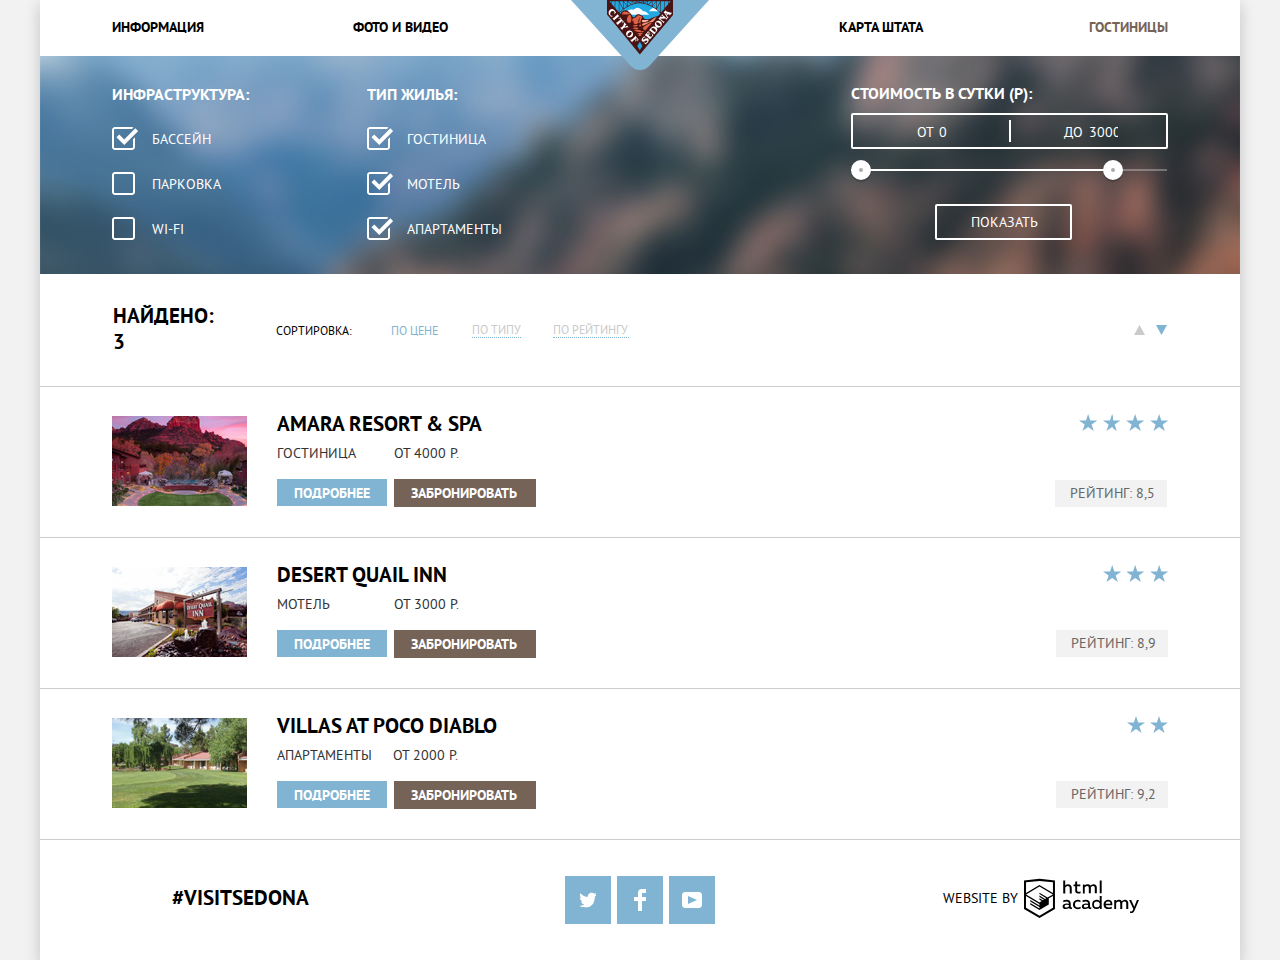
==== commit 71e60429: "Защита-3.1" ====
--- a/hotels-page.html
+++ b/hotels-page.html
@@ -1,210 +1,200 @@
 <!DOCTYPE html>
 <html lang="ru">
-   <head>
-      <meta charset="UTF-8">
-      <title>Document</title>
-      <link href="css/normalize.css" rel="stylesheet">
-      <link href="css/style.min.css" rel="stylesheet">
-   </head>
-   <body>
-      <div class="container">
-         <header id="header1">
-            <nav class="main-navigation">
-               <a class="logo-sedona" href="index.html" aria-label="Логотип Седоны"><img class="sedona-img" src="img/logo.svg" width= "140" height="72" alt="Логотип Седоны»"></a>
-               <ul class="container-navigation">
-                  <li class="info1"><a class="site-navigation-section" href="info.html">Информация</a></li>
-                  <li class="fhoto1"><a class="site-navigation-section" href="fhoto.html">Фото и видео</a></li>
-                  <li class="for-logo"></li>
-                  <li class="map1"><a class="site-navigation-section" href="Map.html">Карта штата</a></li>
-                  <li class="hotels1"><a class="site-navigation-section-curret">Гостиницы</a></li>
-               </ul>
-            </nav>
-         </header>
-         <main>
-            <h1 class="visually-hidden">Подбор жилья по параметрам</h1>
-            <section class="housing-options">
-               <h2  class="visually-hidden">Выбор параметров</h2>
-               <form action="https://echo.htmlacademy.ru" method="get">
-                  <div class="options-back">
-                     <div class="checkbox">
-                        <p>Инфраструктура:</p>
-                        <fieldset class="checkbox-form">
-                        <input type="checkbox" class="visually-hidden" name="pool" id="foo-1" checked/>
-                        <label for="foo-1">Бассейн</label>
-                        </fieldset>
-                        <fieldset class="checkbox-form">
-                        <input type="checkbox" class="visually-hidden" name="parking" id="foo-2"/>
-                        <label for="foo-2">Парковка</label>
-                        </fieldset>
-                        <fieldset class="checkbox-form">
-                        <input type="checkbox" class="visually-hidden" name="wi-fi" id="foo-3"/>
-                        <label for="foo-3">Wi-Fi</label>
-                        </fieldset>
-                     </div>
-                     <div class="checkbox">
-                        <p>Тип жилья:</p>
-                        <fieldset class="checkbox-form">
-                        <input type="checkbox" class="visually-hidden" name="hotel" id="foo-4" checked/>
-                        <label for="foo-4">Гостиница</label>
-                        </fieldset>
-                        <fieldset class="checkbox-form">
-                        <input checked type="checkbox" class="visually-hidden" name="motel" id="foo-5"/>
-                        <label for="foo-5">Мотель</label>
-                        </fieldset>
-                        <fieldset class="checkbox-form">
-                        <input type="checkbox" class="visually-hidden" name="apartments" id="foo-6" checked/>
-                        <label for="foo-6">Апартаменты</label>
-                        </fieldset>
-                     </div>
-                     <fieldset class="filter-range">
-                        <p class="filter-range-title">Стоимость в сутки (р):</p>
-                        <div class="price-controls">
-                           <label class="min-price">от <input type="text" name="min-price" value="0"></label>
-                           <label class="max-price">до <input type="text" name="max-price" value="3000"></label>
-                        </div>
-                        <div class="range-controls">
-                           <div class="scale">
-                              <div class="bar"></div>
-                           </div>
-                           <button type="button" class="range-toggle range-toggle-min" aria-label="Ползунок минимальной цены"></button>
-                           <button type="button" class="range-toggle range-toggle-max" aria-label="Ползунок максимальной цены"></button>
-                        </div>
-                        <button class="btn-transparent" type="submit">Показать</button>
-                     </fieldset>
-                  </div>
-               </form>
-               <section class="sorting">
-                  <h3 class="visually-hidden">Меню выбора метода сортировки позиций</h3>
-                  <p class="find-item">Найдено: 3</p>
-                  <p class="sorting-prm">Сортировка:</p>
-                  <a class="price" >По цене</a>
-                  <a class="sorting-type" href="#">По типу</a>
-                  <a class="sorting-rating" href="#">По рейтингу</a>
-                  <div class="up-dwn">
-                     <button class="btn-updn btn-color" aria-label="Кнопка сортировки по возрастанию">
-                        <svg  xmlns="http://www.w3.org/2000/svg" width="11" height="10">
-                           <path  d="M5.5 0L0 10h11z"/>
+    <head>
+        <meta charset="UTF-8">
+        <title>Document</title>
+        <link href="css/normalize.css" rel="stylesheet">
+        <link href="css/style.min.css" rel="stylesheet">
+    </head>
+    <body>
+        <div class="container">
+            <header id="header1">
+                <nav class="main-navigation">
+                    <a class="logo-sedona" href="index.html" aria-label="Логотип Седоны"><img class="sedona-img" src="img/logo.svg" width= "140" height="72" alt="Логотип Седоны»"></a>
+                    <ul class="container-navigation">
+                        <li class="info1"><a class="site-navigation-section" href="info.html">Информация</a></li>
+                        <li class="fhoto1"><a class="site-navigation-section" href="fhoto.html">Фото и видео</a></li>
+                        <li class="for-logo"></li>
+                        <li class="map1"><a class="site-navigation-section" href="Map.html">Карта штата</a></li>
+                        <li class="hotels1"><a class="site-navigation-section-curret">Гостиницы</a></li>
+                    </ul>
+                </nav>
+            </header>
+            <main>
+                <h1 class="visually-hidden">Подбор жилья по параметрам</h1>
+                <section class="housing-options">
+                    <h2 class="visually-hidden">Выбор параметров</h2>
+                    <form action="https://echo.htmlacademy.ru" method="get">
+                        <div class="options-back">
+                            <div class="checkbox">
+                                <p>Инфраструктура:</p>
+                                <fieldset class="checkbox-form">
+                                    <input type="checkbox" class="visually-hidden" name="pool" id="foo-1" checked/>
+                                    <label for="foo-1">Бассейн</label>
+                                </fieldset>
+                                <fieldset class="checkbox-form">
+                                    <input type="checkbox" class="visually-hidden" name="parking" id="foo-2" />
+                                    <label for="foo-2">Парковка</label>
+                                </fieldset>
+                                <fieldset class="checkbox-form">
+                                    <input type="checkbox" class="visually-hidden" name="wi-fi" id="foo-3" />
+                                    <label for="foo-3">Wi-Fi</label>
+                                </fieldset>
+                            </div>
+                            <div class="checkbox">
+                                <p>Тип жилья:</p>
+                                <fieldset class="checkbox-form">
+                                    <input type="checkbox" class="visually-hidden" name="hotel" id="foo-4" checked/>
+                                    <label for="foo-4">Гостиница</label>
+                                </fieldset>
+                                <fieldset class="checkbox-form">
+                                    <input checked type="checkbox" class="visually-hidden" name="motel" id="foo-5" />
+                                    <label for="foo-5">Мотель</label>
+                                </fieldset>
+                                <fieldset class="checkbox-form">
+                                    <input type="checkbox" class="visually-hidden" name="apartments" id="foo-6" checked/>
+                                    <label for="foo-6">Апартаменты</label>
+                                </fieldset>
+                            </div>
+                            <fieldset class="filter-range">
+                                <p class="filter-range-title">Стоимость в сутки (р):</p>
+                                <div class="price-controls">
+                                    <label class="min-price">от <input type="text" name="min-price" value="0"></label>
+                                    <label class="max-price">до <input type="text" name="max-price" value="3000"></label>
+                                </div>
+                                <div class="range-controls">
+                                    <div class="scale">
+                                        <div class="bar"></div>
+                                    </div>
+                                    <button type="button" class="range-toggle range-toggle-min" aria-label="Ползунок минимальной цены"></button>
+                                    <button type="button" class="range-toggle range-toggle-max" aria-label="Ползунок максимальной цены"></button>
+                                </div>
+                                <button class="btn-transparent" type="submit">Показать</button>
+                            </fieldset>
+                        </div>
+                    </form>
+                    <section class="sorting">
+                        <h3 class="visually-hidden">Меню выбора метода сортировки позиций</h3>
+                        <p class="find-item">Найдено: 3</p>
+                        <p class="sorting-prm">Сортировка:</p>
+                        <a class="price">По цене</a>
+                        <a class="sorting-type" href="#">По типу</a>
+                        <a class="sorting-rating" href="#">По рейтингу</a>
+                        <div class="up-dwn">
+                            <button class="btn-updn btn-color" aria-label="Кнопка сортировки по возрастанию">
+                                <svg  xmlns="http://www.w3.org/2000/svg" width="11" height="10">
+                                    <path  d="M5.5 0L0 10h11z"/>
+                                </svg>
+                            </button>
+                            <button class="btn-updn btn-color" aria-label="Кнопка сортировки по убыванию">
+                                <svg xmlns="http://www.w3.org/2000/svg" fill="#81b3d2" width="11" height="10">
+                                    <path  d="M5.5 10L0 0h11"/>
+                                </svg>
+                            </button>
+                        </div>
+                    </section>
+                </section>
+                <section class="housing-list">
+                    <div class="directory-listing">
+                        <img src="img/amara.jpg" width="135" height="90" alt="Фото отеля">
+                        <div class="directory-item">
+                            <h3 class="hotel-headline">
+                                <a class="hotel-name" href="#" aria-label="Название гостиницы">Amara resort & spa</a>
+                            </h3>
+                            <div class="hotel-flex">
+                                <span class="type-hotel">Гостиница</span>
+                                <span class="type-price">ОТ 4000 Р.</span>
+                            </div>
+                            <div class="hotel-flex-button">
+                                <a class="button-more" href="#" aria-label="Кнопка подробной информации о гостинице">Подробнее</a>
+                                <a class="button-reservation" href="#" aria-label="Кнопка бронирования гостиницы">Забронировать</a>
+                            </div>
+                        </div>
+                        <div class="directory-item-rating">
+                            <figure class="star-hotel-4" aria-label="Количество звезд у гостиницы">
+                            </figure>
+                            <span class="rating">Рейтинг: 8,5</span>
+                        </div>
+                    </div>
+                    <div class="directory-listing">
+                        <img src="img/desert.jpg" width="135" height="90" alt="Фото отеля">
+                        <div class="directory-item">
+                            <h3 class="hotel-headline">
+                                <a class="hotel-name" href="#" aria-label="Название гостиницы">Desert quail inn</a>
+                            </h3>
+                            <div class="hotel-flex">
+                                <span class="type-hotel">Мотель</span>
+                                <span class="type-price type-price-3000">ОТ 3000 Р.</span>
+                            </div>
+                            <div class="hotel-flex-button">
+                                <a class="button-more" href="#" aria-label="Кнопка подробной информации о гостинице">Подробнее</a>
+                                <a class="button-reservation" href="#" aria-label="Кнопка бронирования гостиницы">Забронировать</a>
+                            </div>
+                        </div>
+                        <div class="directory-item-rating">
+                            <figure class="star-hotel-3" aria-label="Количество звезд у гостиницы"></figure>
+                            <span class="rating">Рейтинг: 8,9</span>
+                        </div>
+                    </div>
+                    <div class="directory-listing">
+                        <img src="img/villas.jpg" width="135" height="90" alt="Фото отеля">
+                        <div class="directory-item">
+                            <h3 class="hotel-headline">
+                                <a class="hotel-name" href="#" aria-label="Название гостиницы">Villas at poco diablo</a>
+                            </h3>
+                            <div class="hotel-flex">
+                                <span class="type-hotel">Апартаменты</span>
+                                <span class="type-price type-price-2000">ОТ 2000 Р.</span>
+                            </div>
+                            <div class="hotel-flex-button">
+                                <a class="button-more" href="#" aria-label="Кнопка подробной информации о гостинице">Подробнее</a>
+                                <a class="button-reservation" href="#" aria-label="Кнопка бронирования гостиницы">Забронировать</a>
+                            </div>
+                        </div>
+                        <div class="directory-item-rating">
+                            <figure class="star-hotel-2" aria-label="Количество звезд у гостиницы"></figure>
+                            <span class="rating">Рейтинг: 9,2</span>
+                        </div>
+                    </div>
+                </section>
+            </main>
+            <footer class="foot-hotels">
+                <p class="for-visit"><a class="visit" href="#" aria-label="Сылка на сайт Седоны">#Visitsedona</a></p>
+                <div class="social-block">
+                    <ul class="footer-social">
+                        <li>
+                            <a class="social-button" href="#" aria-label="Наша страница в Твиттере">
+                                <svg class="social-tw" xmlns="http://www.w3.org/2000/svg" xmlns:xlink="http://www.w3.org/1999/xlink" width="17" height="15" viewBox="0 0 17 15">
+                                    <path  d="M10.95.144c1.685-.496 2.984.27 3.577 1.179.673-.231 1.331-.481 2.011-.708a2.345 2.345 0 0 1-.857 1.768c.685.17 1.304-.491 1.304-.491-.169 1-1.006 1.788-1.563 2.024-.231 6.75-3.175 11.217-10.077 11.082h-.446c-.41 0-4.164-.46-4.898-1.887 2.271.196 3.893-.422 4.693-1.177-.96-.3-2.679-.477-2.979-2.95.349.106.564.228 1.19.119C1.705 8.247.374 7.53.448 5.33c.285.328 1.067.536 1.34.472C1.085 5.561-.182 2.442.894.85c1.818 1.854 3.735 3.606 7.152 3.773C8.254 2.33 9.183.793 10.95.144z"/>
+                                </svg>
+                            </a>
+                        </li>
+                        <li>
+                            <a class="social-button" href="#" aria-label="Наша страница в Фейсбуке">
+                                <svg class="social-f" xmlns="http://www.w3.org/2000/svg" width="12" height="22" viewBox="0 0 12 22">
+                                    <path  d="M12 4V0H8a4 4 0 0 0-4 4v4H0v4h4v10h4V12h4V8H8V4h4z"/>
+                                </svg>
+                            </a>
+                        </li>
+                        <li>
+                            <a class="social-button" href="#" aria-label="Наша страница на Ютубе">
+                                <svg class="social-y" xmlns="http://www.w3.org/2000/svg" xmlns:xlink="http://www.w3.org/1999/xlink" width="20" height="16" viewBox="0 0 20 16">
+                                    <path  d="M17 0H3C1.35 0 0 1.35 0 3v10c0 1.65 1.35 3 3 3h14c1.65 0 3-1.35 3-3V3c0-1.65-1.35-3-3-3zM6.027 11.998V4.002L15.014 8l-8.987 3.998z"/>
+                                </svg>
+                            </a>
+                        </li>
+                    </ul>
+                </div>
+                <div class="footer-copyright">
+                    <b class="web-copyright">Website by</b>
+                    <a class="link-footer" href="https://htmlacademy.ru/intensive/htmlcss/" aria-label="Логотип разработчика сайта - 'html academy'">
+                        <svg class="logo-footer"  id="Layer_1" data-name="Layer 1" xmlns="http://www.w3.org/2000/svg" viewBox="0 0 108.08 36.85">
+                            <title>htmlacademy</title>
+                            <path d="M44.61,26.88a2,2,0,0,0,.55-0.1v1.33a3.25,3.25,0,0,1-1.18.21,1.67,1.67,0,0,1-1.67-1,4.84,4.84,0,0,1-3.14,1.08c-1.51,0-2.91-.83-2.91-2.55,0-2.13,2-2.79,3.71-2.79a11.08,11.08,0,0,1,2.17.25v-0.3c0-1-.76-1.77-2.19-1.77a7.42,7.42,0,0,0-3,.64v-1.7a10.21,10.21,0,0,1,3.19-.55c2.36,0,3.81,1.12,3.81,3.65v3a0.54,0.54,0,0,0,.49.59h0.17Zm-6.44-1.13A1.35,1.35,0,0,0,39.63,27h0.11a3.39,3.39,0,0,0,2.41-1V24.58a9.72,9.72,0,0,0-1.81-.21c-1,0-2.16.33-2.16,1.38h0Zm12.36-6.11a5,5,0,0,1,2.57.64V22a4.08,4.08,0,0,0-2.3-.7,2.75,2.75,0,1,0,0,5.49,5,5,0,0,0,2.43-.64v1.71a6.27,6.27,0,0,1-2.76.57A4.21,4.21,0,0,1,46,24.51q0-.21,0-0.41a4.32,4.32,0,0,1,4.18-4.46h0.38Zm12.17,7.24a2,2,0,0,0,.55-0.1v1.33a3.25,3.25,0,0,1-1.18.21,1.67,1.67,0,0,1-1.67-1,4.84,4.84,0,0,1-3.14,1.08c-1.51,0-2.91-.83-2.91-2.55,0-2.13,2-2.79,3.71-2.79a11.08,11.08,0,0,1,2.17.25v-0.3c0-1-.76-1.77-2.19-1.77a7.42,7.42,0,0,0-3,.64v-1.7a10.21,10.21,0,0,1,3.19-.55c2.36,0,3.81,1.12,3.81,3.65v3a0.54,0.54,0,0,0,.49.59h0.17Zm-6.44-1.13A1.35,1.35,0,0,0,57.73,27h0.11a3.39,3.39,0,0,0,2.41-1V24.58a9.72,9.72,0,0,0-1.81-.21c-1.06,0-2.16.33-2.16,1.38h0ZM73,16V28.2H71.35V26.88a3.88,3.88,0,0,1-3.19,1.54,4.4,4.4,0,0,1,0-8.78,3.81,3.81,0,0,1,3,1.3V16H73Zm-4.53,5.22a2.76,2.76,0,1,0,0,5.52A2.86,2.86,0,0,0,71.15,25V23A2.91,2.91,0,0,0,68.49,21.27ZM79,19.64c3.31,0,4.46,2.68,3.92,5.09H76.7c0.21,1.5,1.67,2.11,3.19,2.11a6.11,6.11,0,0,0,2.64-.59v1.6a7.14,7.14,0,0,1-3,.57C77,28.42,74.78,27,74.78,24a4.18,4.18,0,0,1,4-4.39H79Zm0.09,1.54a2.28,2.28,0,0,0-2.44,2.1v0.06H81.3A2,2,0,0,0,79.13,21.18Zm5.73,7V19.87h1.65v1a3.81,3.81,0,0,1,2.78-1.27A2.86,2.86,0,0,1,91.89,21a4.12,4.12,0,0,1,2.91-1.33A3.06,3.06,0,0,1,98,23V28.2h-1.9V23.05a1.59,1.59,0,0,0-1.42-1.75H94.42a2.8,2.8,0,0,0-2.07,1.12V28.2h-1.9V23.05A1.59,1.59,0,0,0,89,21.31H88.8a3,3,0,0,0-2.21,1.29v5.63H84.86Zm21.31-8.33h1.9l-3.91,9.46c-0.9,2.17-2.09,2.86-3.35,2.86a4.76,4.76,0,0,1-1.1-.14V30.46a2.86,2.86,0,0,0,.85.12c0.9,0,1.58-.64,2.07-1.9l0.17-.42-4-8.4h2l2.86,6.29ZM38.73,1.46V6.22a3.81,3.81,0,0,1,2.7-1.14,3.25,3.25,0,0,1,3.44,3.4v5.15H43V8.72a1.81,1.81,0,0,0-1.61-2h-0.3a2.93,2.93,0,0,0-2.32,1.39v5.52h-1.9V1.46h1.9ZM49.94,2.31v3h3V6.91h-3v3.81c0,1.1.5,1.46,1.58,1.46a4.49,4.49,0,0,0,1.69-.33v1.6A6.8,6.8,0,0,1,51,13.8a2.55,2.55,0,0,1-2.86-2.74V6.89H46.58V5.26h1.5V2.74Zm5.4,11.31V5.28H57v1A3.81,3.81,0,0,1,59.77,5a2.86,2.86,0,0,1,2.6,1.33A4.12,4.12,0,0,1,65.28,5,3.06,3.06,0,0,1,68.44,8.4v5.21h-1.9V8.46a1.59,1.59,0,0,0-1.42-1.75H64.89a2.8,2.8,0,0,0-2.07,1.12v5.78h-1.9V8.46A1.59,1.59,0,0,0,59.5,6.71H59.27A3,3,0,0,0,57.06,8v5.63H55.34ZM71.17,1.45H73V13.6H71.17V1.45ZM14.71,0H14.55L0,1.54V28.21l14.55,8.66,14.55-8.66V1.54Zm12.5,27.1L14.55,34.64,1.9,27.12V16.18l12.59,7.5V25L5.86,19.9v1.31l8.68,5.21v1.39L5.87,22.65V24l8.68,5.21,8.75-5.24V18.31L27.2,16V27.12Zm0-12.53-3.48,2-1.6,1L14.51,13v1.31L21,18.23H21l-0.14.09-1,.54-5.37-3.2V17l4.24,2.52-1,.67-3.2-1.9v1.31l2.1,1.24L14.5,22.1,2,14.65,14.51,7.11Zm0-1.32L14.49,5.76,1.91,13.25v-10L14.56,1.92,27.21,3.25v10h0Z" transform="translate(0 -0.02)"/>
                         </svg>
-                     </button>
-                     <button class="btn-updn btn-color" aria-label="Кнопка сортировки по убыванию">
-                        <svg xmlns="http://www.w3.org/2000/svg" fill="#81b3d2" width="11" height="10">
-                           <path  d="M5.5 10L0 0h11"/>
-                        </svg>
-                     </button>
-                  </div>
-               </section>
-            </section>
-            <section class="housing-list">
-               <div class="directory-listing">
-                  <figure class="directory-item-image"> 
-                     <img src="img/amara.jpg" width="135" height="90" alt="Фото отеля">
-                  </figure>
-                  <div class="directory-item">
-                     <h3 class="hotel-headline">
-                        <a class="hotel-name" href="#"  aria-label="Название гостиницы">Amara resort & spa</a>
-                     </h3>
-                     <div class="hotel-flex">
-                        <span class="type-hotel">Гостиница</span>
-                        <span class="type-price">ОТ 4000 Р.</span>
-                     </div>
-                     <div class="hotel-flex-button">
-                        <a class="button-more" href="#"  aria-label="Кнопка подробной информации о гостинице">Подробнее</a>
-                        <a class="button-reservation" href="#"  aria-label="Кнопка бронирования гостиницы">Забронировать</a>		
-                     </div>
-                  </div>
-                  <div class="directory-item-rating">
-                     <figure class="star-hotel-4"  aria-label="Количество звезд у гостиницы">
-                     </figure>
-                     <span class="rating">Рейтинг: 8,5</span>
-                  </div>
-               </div>
-               <div class="directory-listing">
-                  <figure class="directory-item-image">
-                     <img src="img/desert.jpg" width="135" height="90" alt="Фото отеля"> 
-                  </figure>
-                  <div class="directory-item">
-                     <h3 class="hotel-headline">
-                        <a class="hotel-name" href="#"  aria-label="Название гостиницы">Desert quail inn</a>
-                     </h3>
-                     <div class="hotel-flex">
-                        <span class="type-hotel">Мотель</span>
-                        <span class="type-price type-price-3000">ОТ 3000 Р.</span>
-                     </div>
-                     <div class="hotel-flex-button">
-                        <a class="button-more" href="#"  aria-label="Кнопка подробной информации о гостинице">Подробнее</a>
-                        <a class="button-reservation" href="#"  aria-label="Кнопка бронирования гостиницы">Забронировать</a>
-                     </div>
-                  </div>
-                  <div class="directory-item-rating">
-                     <figure class="star-hotel-3"  aria-label="Количество звезд у гостиницы"></figure>
-                     <span class="rating">Рейтинг: 8,9</span>
-                  </div>
-               </div>
-               <div class="directory-listing">
-                  <figure class="directory-item-image">
-                     <img src="img/villas.jpg" width="135" height="90" alt="Фото отеля">
-                  </figure>
-                  <div class="directory-item">
-                     <h3 class="hotel-headline">
-                        <a class="hotel-name" href="#"  aria-label="Название гостиницы">Villas at poco diablo</a>
-                     </h3>
-                     <div class="hotel-flex">
-                        <span class="type-hotel">Апартаменты</span>
-                        <span class="type-price type-price-2000">ОТ 2000 Р.</span>
-                     </div>
-                     <div class="hotel-flex-button">
-                        <a class="button-more" href="#"  aria-label="Кнопка подробной информации о гостинице">Подробнее</a>
-                        <a class="button-reservation" href="#"  aria-label="Кнопка бронирования гостиницы">Забронировать</a>
-                     </div>
-                  </div>
-                  <div class="directory-item-rating">
-                     <figure class="star-hotel-2"  aria-label="Количество звезд у гостиницы"></figure>
-                     <span class="rating">Рейтинг: 9,2</span>
-                  </div>
-               </div>
-            </section>
-         </main>
-         <footer class="foot-hotels">
-            <p class="for-visit"><a class="visit" href="#"  aria-label="Сылка на сайт Седоны">#Visitsedona</a></p>
-            <div class="social-block">
-               <ul class="footer-social">
-                  <li >
-                     <a class="social-button" href="#"  aria-label="Наша страница в Твиттере">
-                        <svg class="social-tw" xmlns="http://www.w3.org/2000/svg" xmlns:xlink="http://www.w3.org/1999/xlink" width="17" height="15" viewBox="0 0 17 15">
-                           <path  d="M10.95.144c1.685-.496 2.984.27 3.577 1.179.673-.231 1.331-.481 2.011-.708a2.345 2.345 0 0 1-.857 1.768c.685.17 1.304-.491 1.304-.491-.169 1-1.006 1.788-1.563 2.024-.231 6.75-3.175 11.217-10.077 11.082h-.446c-.41 0-4.164-.46-4.898-1.887 2.271.196 3.893-.422 4.693-1.177-.96-.3-2.679-.477-2.979-2.95.349.106.564.228 1.19.119C1.705 8.247.374 7.53.448 5.33c.285.328 1.067.536 1.34.472C1.085 5.561-.182 2.442.894.85c1.818 1.854 3.735 3.606 7.152 3.773C8.254 2.33 9.183.793 10.95.144z"/>
-                        </svg>
-                     </a>
-                  </li>
-                  <li>
-                     <a class="social-button" href="#"  aria-label="Наша страница в Фейсбуке">
-                        <svg class="social-f" xmlns="http://www.w3.org/2000/svg" width="12" height="22" viewBox="0 0 12 22">
-                           <path  d="M12 4V0H8a4 4 0 0 0-4 4v4H0v4h4v10h4V12h4V8H8V4h4z"/>
-                        </svg>
-                     </a>
-                  </li>
-                  <li>
-                     <a class="social-button" href="#"  aria-label="Наша страница на Ютубе">
-                        <svg class="social-y" xmlns="http://www.w3.org/2000/svg" xmlns:xlink="http://www.w3.org/1999/xlink" width="20" height="16" viewBox="0 0 20 16">
-                           <path  d="M17 0H3C1.35 0 0 1.35 0 3v10c0 1.65 1.35 3 3 3h14c1.65 0 3-1.35 3-3V3c0-1.65-1.35-3-3-3zM6.027 11.998V4.002L15.014 8l-8.987 3.998z"/>
-                        </svg>
-                     </a>
-                  </li>
-               </ul>
-            </div>
-            <div class="footer-copyright">
-                  <div class="foot-cop-web">
-                  <b class="web-copyright">Website by</b>
-                  </div> 
-                  <div class="foot-cop-web-2">
-                  <a class="link-footer" href="https://htmlacademy.ru/intensive/htmlcss/"  aria-label="Логотип разработчика сайта - 'html academy'">
-                     <svg class="logo-footer"  id="Layer_1" data-name="Layer 1" xmlns="http://www.w3.org/2000/svg" viewBox="0 0 108.08 36.85">
-                        <title>htmlacademy</title>
-                        <path d="M44.61,26.88a2,2,0,0,0,.55-0.1v1.33a3.25,3.25,0,0,1-1.18.21,1.67,1.67,0,0,1-1.67-1,4.84,4.84,0,0,1-3.14,1.08c-1.51,0-2.91-.83-2.91-2.55,0-2.13,2-2.79,3.71-2.79a11.08,11.08,0,0,1,2.17.25v-0.3c0-1-.76-1.77-2.19-1.77a7.42,7.42,0,0,0-3,.64v-1.7a10.21,10.21,0,0,1,3.19-.55c2.36,0,3.81,1.12,3.81,3.65v3a0.54,0.54,0,0,0,.49.59h0.17Zm-6.44-1.13A1.35,1.35,0,0,0,39.63,27h0.11a3.39,3.39,0,0,0,2.41-1V24.58a9.72,9.72,0,0,0-1.81-.21c-1,0-2.16.33-2.16,1.38h0Zm12.36-6.11a5,5,0,0,1,2.57.64V22a4.08,4.08,0,0,0-2.3-.7,2.75,2.75,0,1,0,0,5.49,5,5,0,0,0,2.43-.64v1.71a6.27,6.27,0,0,1-2.76.57A4.21,4.21,0,0,1,46,24.51q0-.21,0-0.41a4.32,4.32,0,0,1,4.18-4.46h0.38Zm12.17,7.24a2,2,0,0,0,.55-0.1v1.33a3.25,3.25,0,0,1-1.18.21,1.67,1.67,0,0,1-1.67-1,4.84,4.84,0,0,1-3.14,1.08c-1.51,0-2.91-.83-2.91-2.55,0-2.13,2-2.79,3.71-2.79a11.08,11.08,0,0,1,2.17.25v-0.3c0-1-.76-1.77-2.19-1.77a7.42,7.42,0,0,0-3,.64v-1.7a10.21,10.21,0,0,1,3.19-.55c2.36,0,3.81,1.12,3.81,3.65v3a0.54,0.54,0,0,0,.49.59h0.17Zm-6.44-1.13A1.35,1.35,0,0,0,57.73,27h0.11a3.39,3.39,0,0,0,2.41-1V24.58a9.72,9.72,0,0,0-1.81-.21c-1.06,0-2.16.33-2.16,1.38h0ZM73,16V28.2H71.35V26.88a3.88,3.88,0,0,1-3.19,1.54,4.4,4.4,0,0,1,0-8.78,3.81,3.81,0,0,1,3,1.3V16H73Zm-4.53,5.22a2.76,2.76,0,1,0,0,5.52A2.86,2.86,0,0,0,71.15,25V23A2.91,2.91,0,0,0,68.49,21.27ZM79,19.64c3.31,0,4.46,2.68,3.92,5.09H76.7c0.21,1.5,1.67,2.11,3.19,2.11a6.11,6.11,0,0,0,2.64-.59v1.6a7.14,7.14,0,0,1-3,.57C77,28.42,74.78,27,74.78,24a4.18,4.18,0,0,1,4-4.39H79Zm0.09,1.54a2.28,2.28,0,0,0-2.44,2.1v0.06H81.3A2,2,0,0,0,79.13,21.18Zm5.73,7V19.87h1.65v1a3.81,3.81,0,0,1,2.78-1.27A2.86,2.86,0,0,1,91.89,21a4.12,4.12,0,0,1,2.91-1.33A3.06,3.06,0,0,1,98,23V28.2h-1.9V23.05a1.59,1.59,0,0,0-1.42-1.75H94.42a2.8,2.8,0,0,0-2.07,1.12V28.2h-1.9V23.05A1.59,1.59,0,0,0,89,21.31H88.8a3,3,0,0,0-2.21,1.29v5.63H84.86Zm21.31-8.33h1.9l-3.91,9.46c-0.9,2.17-2.09,2.86-3.35,2.86a4.76,4.76,0,0,1-1.1-.14V30.46a2.86,2.86,0,0,0,.85.12c0.9,0,1.58-.64,2.07-1.9l0.17-.42-4-8.4h2l2.86,6.29ZM38.73,1.46V6.22a3.81,3.81,0,0,1,2.7-1.14,3.25,3.25,0,0,1,3.44,3.4v5.15H43V8.72a1.81,1.81,0,0,0-1.61-2h-0.3a2.93,2.93,0,0,0-2.32,1.39v5.52h-1.9V1.46h1.9ZM49.94,2.31v3h3V6.91h-3v3.81c0,1.1.5,1.46,1.58,1.46a4.49,4.49,0,0,0,1.69-.33v1.6A6.8,6.8,0,0,1,51,13.8a2.55,2.55,0,0,1-2.86-2.74V6.89H46.58V5.26h1.5V2.74Zm5.4,11.31V5.28H57v1A3.81,3.81,0,0,1,59.77,5a2.86,2.86,0,0,1,2.6,1.33A4.12,4.12,0,0,1,65.28,5,3.06,3.06,0,0,1,68.44,8.4v5.21h-1.9V8.46a1.59,1.59,0,0,0-1.42-1.75H64.89a2.8,2.8,0,0,0-2.07,1.12v5.78h-1.9V8.46A1.59,1.59,0,0,0,59.5,6.71H59.27A3,3,0,0,0,57.06,8v5.63H55.34ZM71.17,1.45H73V13.6H71.17V1.45ZM14.71,0H14.55L0,1.54V28.21l14.55,8.66,14.55-8.66V1.54Zm12.5,27.1L14.55,34.64,1.9,27.12V16.18l12.59,7.5V25L5.86,19.9v1.31l8.68,5.21v1.39L5.87,22.65V24l8.68,5.21,8.75-5.24V18.31L27.2,16V27.12Zm0-12.53-3.48,2-1.6,1L14.51,13v1.31L21,18.23H21l-0.14.09-1,.54-5.37-3.2V17l4.24,2.52-1,.67-3.2-1.9v1.31l2.1,1.24L14.5,22.1,2,14.65,14.51,7.11Zm0-1.32L14.49,5.76,1.91,13.25v-10L14.56,1.92,27.21,3.25v10h0Z" transform="translate(0 -0.02)"/>
-                     </svg>
-                  </a>
-                  </div>
-            </div>
-         </footer>
-      </div>
-   </body>
+                    </a>
+                </div>
+            </footer>
+        </div>
+    </body>
 </html>--- a/css/style.min.css
+++ b/css/style.min.css
@@ -1 +1 @@
-*,::before,::after{-webkit-box-sizing:inherit;box-sizing:inherit}html{-webkit-box-sizing:border-box;box-sizing:border-box}@font-face{font-family:"PT Sans";src:url(../fonts/pt_sans-web-regular-webfont.woff2),url(../fonts/pt_sans-web-regular-webfont.woff);font-weight:400;font-style:normal}@font-face{font-family:"PT Sans";src:url(../fonts/pt_sans-web-bold-webfont.woff2),url(../fonts/pt_sans-web-bold-webfont.woff);font-weight:700;font-style:normal}body{font-family:"PT Sans","Arial",sans-serif;font-size:21px;line-height:26px;text-transform:uppercase;-webkit-box-sizing:border-box;box-sizing:border-box;position:relative;background-color:#f2f2f2}a{text-decoration:none}@-webkit-keyframes str{0%{-webkit-transform:translateY(0);transform:translateY(0)}70%{-webkit-transform:translateY(20px);transform:translateY(20px)}90%{-webkit-transform:translateY(10px);transform:translateY(10px)}to{-webkit-transform:translateY(0);transform:translateY(0)}}@keyframes str{0%{-webkit-transform:translateY(0);transform:translateY(0)}70%{-webkit-transform:translateY(20px);transform:translateY(20px)}90%{-webkit-transform:translateY(10px);transform:translateY(10px)}to{-webkit-transform:translateY(0);transform:translateY(0)}}@-webkit-keyframes err{0%,to{-webkit-transform:translateX(0);transform:translateX(0)}10%,30%,50%,70%,90%{-webkit-transform:translateX(-10px);transform:translateX(-10px)}20%,40%,60%,80%{-webkit-transform:translateX(10px);transform:translateX(10px)}}@keyframes err{0%,to{-webkit-transform:translateX(0);transform:translateX(0)}10%,30%,50%,70%,90%{-webkit-transform:translateX(-10px);transform:translateX(-10px)}20%,40%,60%,80%{-webkit-transform:translateX(10px);transform:translateX(10px)}}.foot{display:-webkit-box;display:-ms-flexbox;display:flex;width:1200px;background-color:rgba(255,255,255,.9);position:absolute;bottom:0;min-height:120px;z-index:1}.foot-hotels{display:-webkit-box;display:-ms-flexbox;display:flex;width:1200px;min-height:120px;background-color:#fff;border-top:1px solid rgba(0,1,1,.2)}.container{position:relative;width:1200px;margin:0 auto;background-color:#fff;-webkit-box-shadow:0 5px 15px rgba(0, 0, 0, .2);box-shadow:0 5px 15px rgba(0,0,0,.2)}.main-navigation{position:relative;background-color:#fff;min-height:56px}.info1{width:239px;min-height:30px;padding-left:72px;padding-bottom:14px;padding-top:12px;display:block;word-break:break-all}.fhoto1{width:239px;padding-left:74px;padding-bottom:14px;padding-top:12px;display:block}.map1{text-align:right;width:239px;padding-bottom:14px;padding-top:12px;padding-right:78px;margin-left:auto;display:block}.hotels1{text-align:right;width:239px;padding-bottom:14px;padding-top:12px;padding-right:72px;display:block}.container-navigation{list-style-type:none;min-height:56px;background-color:#fff;display:-webkit-box;display:-ms-flexbox;display:flex;-ms-flex-wrap:wrap;flex-wrap:wrap;-webkit-box-pack:justify;-ms-flex-pack:justify;justify-content:space-between;padding:0;margin:0}li:nth-child(4n+2){margin-right:auto}li:nth-child(4n+3){margin-left:239px}.site-navigation-section{font-size:14px;font-weight:700;color:#000}.site-navigation-section:hover{color:#81b3d2}.site-navigation-section:active{color:rgba(0,0,0,.3)}.site-navigation-section-curret{font-size:14px;font-weight:700;color:#000;color:#766357}.description-town{max-width:500px;font-size:21px;font-weight:700;line-height:26px;color:#000;display:block;margin-right:auto;margin-left:auto;text-align:center;margin-top:22px}.advantages{width:500px;font-size:14px;font-weight:400;line-height:26px;color:#333;display:block;margin-left:auto;margin-right:auto;padding-top:25px;text-align:center}.visually-hidden{position:absolute;width:1px;height:1px;border:0;padding:0;white-space:nowrap;-webkit-clip-path:inset(100%);clip-path:inset(100%);clip:rect(0 0 0 0);overflow:hidden}.hotel-search{margin-top:0}.trip-selection{font-size:30px;font-weight:700;line-height:36px;color:#000;display:block;margin-left:auto;margin-right:auto;width:800px;padding-top:53px;text-align:center}.advantages-selection{font-size:14px;font-weight:400;line-height:24px;color:#333;display:block;width:1000px;margin-left:auto;margin-right:auto;margin-bottom:0;margin-top:0;padding-top:20px;text-align:center;padding-left:96px;padding-right:98px}.advantages-selection2{font-size:14px;font-weight:400;line-height:24px;color:#333;display:block;margin-left:auto;margin-right:auto;margin-top:0;width:1000px;text-align:center;padding-left:200px;padding-right:200px;padding-top:0}.selection-button{font-family:"PT Sans","Arial",sans-serif;text-transform:uppercase;font-size:21px;font-weight:700;line-height:26px;color:#fff;background-color:#766357;width:568px;min-height:86px;display:block;margin-left:auto;margin-right:auto;border:0;padding-top:3px;padding-bottom:0;padding-left:1px;padding-right:0;margin-top:47px;text-align:center}.point-one{display:-webkit-box;display:-ms-flexbox;display:flex;-ms-flex-wrap:wrap;flex-wrap:wrap;-webkit-box-align:start;-ms-flex-align:start;align-items:flex-start}.point-one p{text-align:center}.point-one-headline{max-width:151px;font-size:21px;font-weight:700;line-height:21px;text-align:center;color:#fff;padding-top:22px;padding-bottom:10px;margin:0;margin-right:auto;margin-left:auto}.point-one-description{font-size:14px;font-weight:400;line-height:21px;color:#fff;width:400px;min-height:256px;background-color:#81b3d2;padding-top:29px}.desc-one{margin:0;padding-top:11px;padding-bottom:59px;padding-right:56px;padding-left:57px}.desc-two{margin:0;padding-left:41px;padding-right:40px;padding-top:11px;padding-bottom:59px}.desc-three{margin:0;padding-left:81px;padding-right:82px;padding-top:11px;padding-bottom:59px}.desc-four{margin:0;padding-left:62px;padding-right:62px;padding-top:11px;padding-bottom:59px}.desc-five{margin:0;padding-left:75px;padding-right:74px;padding-top:11px;padding-bottom:59px}.headline-bridge{padding-top:21px}.number{margin:0;padding-top:10px;padding-bottom:10px}.number-gray{margin:0;padding-top:10px;padding-bottom:10px}.point-one-headline-gray{max-width:151px;font-size:21px;font-weight:700;line-height:21px;text-align:center;color:#000;padding-top:22px;padding-bottom:10px;margin:0;margin-right:auto;margin-left:auto}.house-image-1{margin-top:61px}.house-image-2{margin-top:62px}.souvenirs-image-1{margin-top:55px}.house-desc{margin:0;padding-top:21px;padding-bottom:82px;padding-left:59px;padding-right:60px}.food-desc{margin:0;padding-left:51px;padding-right:51px;padding-top:22px;padding-bottom:82px}.souvenirs-desc{margin:0;padding-left:46px;padding-right:45px;padding-top:21px;padding-bottom:82px}.point-one-features{font-size:14px;font-weight:400;line-height:21px;text-align:center;color:#333;width:400px;min-height:330px;-webkit-box-align:center;-ms-flex-align:center;align-items:center}.point-one-features-last{font-size:14px;font-weight:400;line-height:21px;text-align:center;color:#333;width:400px;min-height:256px;-webkit-box-align:center;-ms-flex-align:center;align-items:center;background-color:#eee;padding-top:29px}.feature-font{font-size:21px;font-weight:700;line-height:21px;text-align:center;color:#000;margin-bottom:0;margin-top:25px}.form-zone{display:-webkit-box;display:-ms-flexbox;display:flex;-webkit-box-pack:justify;-ms-flex-pack:justify;-webkit-box-align:baseline;-ms-flex-align:baseline;align-items:baseline;margin-bottom:28px;margin-top:0;padding-top:2px;position:relative}.form-zone-2{display:-webkit-box;display:-ms-flexbox;display:flex;-webkit-box-pack:justify;-ms-flex-pack:justify;justify-content:space-between;-webkit-box-align:baseline;-ms-flex-align:baseline;align-items:baseline;margin-bottom:30px;margin-top:0;padding-top:1px;position:relative}.font-zone{font-size:14px;font-weight:700;line-height:26px;color:#000}.form-zone-short{margin-bottom:54px;display:-webkit-box;display:-ms-flexbox;display:flex;-webkit-box-align:baseline;-ms-flex-align:baseline;align-items:baseline;-webkit-box-pack:justify;-ms-flex-pack:justify;justify-content:space-between;position:relative}.form-search{width:346px;height:38px;background-color:#f2f2f2;font-weight:700;text-transform:uppercase;padding-left:12px;padding-right:36px;border:2px solid;border-color:transparent;margin-left:auto}.form-search2{width:114px;height:38px;padding-left:38px;padding-right:38px;text-align:center;background-color:#f2f2f2;font-weight:700;text-transform:uppercase;border:2px solid;border-color:transparent}.housing-options{min-height:304px}.options-back{min-height:218px;width:1200px;background-image:url(../img/filterbackground.jpg);background-position:center;background-color:#6e8499;background-size:1200px, 218px;display:-webkit-box;display:-ms-flexbox;display:flex;-ms-flex-wrap:wrap;flex-wrap:wrap;padding:30px 72px 10px 72px}.checkbox-form{max-width:241px;min-height:45px;border:none;margin:0px;padding:0px}.checkbox:nth-child(2){margin-left:80px}.sorting{width:1200px;min-height:86px;display:-webkit-box;display:-ms-flexbox;display:flex;-ms-flex-wrap:wrap;flex-wrap:wrap;-webkit-box-align:center;-ms-flex-align:center;align-items:center}.find-item{width:190px;min-height:24px;font-size:21px;font-weight:700;line-height:26px;padding-left:73px;padding-top:10px;padding-bottom:8px}.sorting-prm{margin-left:46px;width:76px;min-height:11px;font-size:12px;font-weight:400;line-height:11px;word-wrap:break-word}.price{width:60px;min-height:15px;margin-left:39px;color:#81b3d2}.sorting-type{width:49px;min-height:14px;margin-left:21px;border-bottom-style:dotted;border-width:1px;border-color:#81b3d2;color:#cacaca}.sorting-rating{width:76px;min-height:14px;margin-left:32px;border-bottom-style:dotted;border-width:1px;border-color:#81b3d2;color:#cacaca}.sorting a:hover{color:#81b3d2}.sorting a:active{color:#000;border:0}.sorting a{font-size:12px;font-weight:400;line-height:15px}.up-dwn{width:33px;min-height:11px;margin-left:auto;margin-right:73px;padding-bottom:3px;display:-webkit-box;display:-ms-flexbox;display:flex;-webkit-box-pack:justify;-ms-flex-pack:justify;justify-content:space-between}.btn-updn{width:11px;min-height:10px;padding:0;outline:0;border:0;background:0 0}.btn-updn:focus{outline:thin dotted;outline:10px auto -webkit-focus-ring-color;outline-offset:-2px}.btn-color{fill:#cacaca}.btn-color:hover{fill:#000}.btn-color:active{fill:#81b3d2}.checkbox{position:relative;width:175px;min-height:155px;line-height: .5}.checkbox label{display:inline-block;vertical-align:middle;max-width:141px;font-size:14px;font-weight:400;line-height:21px;color:#fff;margin-bottom:22px}.checkbox p{font-size:16px;font-weight:700;line-height:21px;color:#fff;margin-bottom:21px;margin-top:0}.label-1{padding-left:2px}.label-2{padding-left:2px;width:99px}.adult-label{width:99px}.child-label{margin-left:38px;width:51px}.hotel-name{max-width:257px;min-height:26px;font-size:21px;font-weight:700;line-height:26px;text-align:left;color:#000;margin-bottom:0;margin-top:0;padding-bottom:4px;padding-right:0;display:inline-block;vertical-align:middle}.hotel-headline{display:inline-block;vertical-align:middle;text-align:left;margin:0}.type-price{max-width:160px;min-height:34px;font-size:14px;font-weight:400;line-height:21px;text-align:left;color:#333;word-wrap:break-word}.type-hotel{max-width:111px;min-height:34px;font-size:14px;font-weight:400;line-height:21px;text-align:left;color:#333;padding-bottom:13px;word-wrap:break-word}.rating{display:block;font-size:14px;font-weight:400;line-height:21px;text-align:right;color:#666;background-color:#f2f2f2;padding-bottom:1px;width:112px;min-height:27px;margin-top:48px;margin-left:16px;padding-left:0;padding-right:12px;padding-top:3px;padding-bottom:3px;word-wrap:break-word}.star-hotel-2{background-image:url(../img/star.svg);background-size:18px,17px;background-repeat:space;height:17px;width:41px;margin-top:4px;margin-left:auto;margin-right:0px}.star-hotel-3{background-image:url(../img/star.svg);background-size:18px,17px;background-repeat:space;height:17px;width:65px;margin-top:4px;margin-left:auto;margin-right:0px}.star-hotel-4{background-image:url(../img/star.svg);background-size:18px,17px;background-repeat:space;min-height:18px;width:89px;margin-top:4px;margin-right:auto}.hotel-name:hover{color:#81b3d2}.hotel-name:active{color:rgba(0,0,0,.3)}.button-date{display:block;position:absolute;right:0;top:1px;border:0;padding-right:9px;padding-top:8px;padding-bottom:4px;background-color:transparent}.button-more{font-family:"PT Sans","Arial",sans-serif;text-transform:uppercase;font-size:14px;font-weight:700;line-height:21px;text-align:center;color:#fff;width:110px;min-height:27px;background-color:#81b3d2;border-left-width:0;border-bottom-width:0;border-right-width:0;border-top-width:0;margin-bottom:1px;padding-top:5px;word-wrap:break-word}.button-more:not(:first-child){margin-left:7px;margin-right:auto}.button-reservation{font-family:"PT Sans","Arial",sans-serif;text-transform:uppercase;font-size:14px;font-weight:700;line-height:21px;text-align:center;color:#fff;width:142px;min-height:27px;background-color:#766357;border-left-width:0;border-bottom-width:0;border-right-width:0;border-top-width:0;padding-top:5px;padding-left:0;padding-right:2px;margin-left:5px;word-wrap:break-word}.button-reservation:not(:first-child){margin-left:7px;margin-right:auto}.button-more:hover{color:#fff;background-color:#669ec0}.button-more:active{color:rgba(255,255,255,.3);background-color:#5496bd}.button-reservation:hover{color:#fff;background-color:#604e43}.button-reservation:active{color:rgba(255,255,255,.3);background-color:#503e33}.modal{position:absolute;left:26.3%;z-index:999999}.date-selection-map{background-image:url(../img/map.jpg);background-size:1200px,593px;background-color:#e7f1ce;width:1200px;min-height:588px;margin-left:auto;margin-right:auto}.selection-button:hover{color:#fff;background-color:#604e43}.selection-button:active{color:rgba(255,255,255,.3);background-color:#503e33}.find-button{font-family:"PT Sans","Arial",sans-serif;text-transform:uppercase;font-size:21px;font-weight:700;line-height:26px;color:#fff;background-color:#81b3d2;width:458px;min-height:58px;border:0;margin-left:auto;margin-right:auto;padding-top:2px;white-space:pre-line}.find-button:hover{color:#fff;background-color:#669ec0}.find-button:active{color:rgba(255,255,255,.3);background-color:#5496bd}.form-search:hover,.form-search2:hover{background-color:#ebebeb}.form-search:focus,.form-search2:focus{background-color:#fff;border-color:#e5e5e5;outline:0}.calendar{fill:#cacaca}.calendar:hover{fill:#000}.calendar:active{fill:#81b3d2}.visit{display:inline-block;vertical-align:middle;max-width:227px;min-height:18px;text-align:center;overflow-wrap:break-word;margin:auto;font-size:21px;font-weight:700;line-height:1.24;color:#000}.web-copyright{width:82px;min-height:30px;font-size:14px;font-weight:400;line-height:1.86;color:#000;margin-left:auto;margin-right:0;padding-left:1px}.logo-sedona{display:block;position:absolute;left:530px;right:auto;z-index:4}.sedona-img{padding-bottom:2px}.for-visit{display:-webkit-box;display:-ms-flexbox;display:flex;width:400px;margin:0;-webkit-box-align:center;-ms-flex-align:center;align-items:center;-ms-flex-wrap:wrap;flex-wrap:wrap}ul.footer-social li{margin:3px;list-style-type:none}.footer-social{display:-webkit-box;display:-ms-flexbox;display:flex;-webkit-box-align:center;-ms-flex-align:center;align-items:center;-webkit-box-pack:center;-ms-flex-pack:center;justify-content:center;margin-top:0;margin-bottom:0;padding-left:0;padding-bottom:0;padding-top:0;-ms-flex-wrap:wrap;flex-wrap:wrap}.social-block{width:400px;padding-top:33px;padding-bottom:33px}.footer-copyright{display:-webkit-box;display:-ms-flexbox;display:flex;justify-content:center;-webkit-box-pack:center;-ms-flex-pack:center;-ms-flex-item-align:center;width:400px;min-height:120px;-ms-flex-align:center;-webkit-box-align:center;align-items:center;-ms-flex-wrap:wrap;flex-wrap:wrap}.logo-footer{width:115px;height:41px}.logo-footer:hover{fill:#81b3d2}.logo-footer:active{fill:#bdbbbc}.link-footer{min-height:42px;-webkit-box-align:center;-ms-flex-align:center;align-items:center;-ms-flex-item-align:end;align-self:flex-end;margin-left:0px;margin-right:auto;padding-top:2px}.foot-cop-web{display:-webkit-box;display:-ms-flexbox;display:flex;-ms-flex-wrap:wrap;flex-wrap:wrap;max-width:82px;padding-top:43px;padding-bottom:41px}.foot-cop-web-2{display:-webkit-box;display:-ms-flexbox;display:flex;-ms-flex-wrap:wrap;flex-wrap:wrap;max-width:120px;padding-top:37px;padding-bottom:33px;padding-left:2px}.property-description{margin-left:auto;margin-right:auto}.point{width:1200px;min-height:1100px;margin-top:50px;display:-webkit-box;display:-ms-flexbox;display:flex;-ms-flex-wrap:wrap;flex-wrap:wrap;-webkit-box-align:start;-ms-flex-align:start;align-items:flex-start}.section-content{display:-webkit-box;display:-ms-flexbox;display:flex;-ms-flex-wrap:wrap;flex-wrap:wrap;max-width:1200px;min-height:330px}.main-welcom-fon{background-color:#d7e5f0;background-image:url(../img/background.jpg);background-position:50% 21%;min-height:507px;background-repeat:no-repeat;text-align:center;padding-top:76px;padding-bottom:73px;position:relative}.welcom-fone{width:456px;padding-top:0;height:352px}.polygon{position:absolute;left:0;bottom:0}.block-sedona{width:1200px;margin-right:auto;margin-left:auto;padding-top:21px;padding-right:0;padding-left:0;margin-bottom:0}.white-fone-search{width:1200px;background-color:#fff;margin-left:auto;margin-right:auto}.form-fone{display:none;z-index:99;width:568px;background-color:#fff;padding:55px;padding-top:53px}.display-show{display:block;-webkit-animation-name:str;animation-name:str;-webkit-animation-duration: .3s;animation-duration: .3s}.display-error{-webkit-animation-name:err;animation-name:err;-webkit-animation-duration: .3s;animation-duration: .3s}.button-form{border:0}.form-quantity{position:relative}.button-minus{position:absolute;left:0;width:38px;height:38px;background-color:#f2f2f2}.button-minus2{position:absolute;left:344px;width:38px;height:38px;background-color:#f2f2f2}.button-plus{position:absolute;top:0;right:0;width:38px;height:38px;background-color:#f2f2f2}.button-plus2{position:absolute;top:30px;left:174px;width:38px;height:38px;background-color:#f2f2f2}.social-button{position:relative;background-color:#81b3d2;width:46px;height:48px;display:block;fill:#fff}.social-tw{position:absolute;left:50%;top:50%;-webkit-transform:translate(-50%,-50%);-ms-transform:translate(-50%,-50%);transform:translate(-50%,-50%);width:17px;height:15px}.social-f{position:absolute;left:50%;top:50%;-webkit-transform:translate(-50%,-50%);-ms-transform:translate(-50%,-50%);transform:translate(-50%,-50%);width:12px;height:22px}.social-y{position:absolute;left:50%;top:50%;-webkit-transform:translate(-50%,-50%);-ms-transform:translate(-50%,-50%);transform:translate(-50%,-50%);width:20px;height:16px}.social-button:hover{background-color:#669ec0}.social-button:active{background-color:#5496bd;fill-opacity: .5}.butmp{stroke:#a9a9a9;background-color:transparent}.butmp:hover{stroke:#000}.butmp:active{stroke:#81b3d2}.directory-listing{display:-webkit-box;display:-ms-flexbox;display:flex;-ms-flex-wrap:wrap;flex-wrap:wrap;margin:0;padding-left:72px;padding-right:72px;padding-top:23px;border-top:1px solid rgba(0,1,1,.2);padding-bottom:20px;min-height:151px}.directory-listing-border{border-bottom:1px solid rgba(0,1,1,.2)}.directory-item-image{padding-top:5px;margin:0px;min-height:90px}.directory-item-rating{margin-left:auto}.housing-list{width:1200px;margin:0 auto}.directory-item{margin-bottom:10px;margin-left:30px}.hotel-flex-button{display:-webkit-box;display:-ms-flexbox;display:flex;-ms-flex-wrap:wrap;flex-wrap:wrap;-webkit-box-orient:horizontal;-webkit-box-direction:normal;-ms-flex-direction:row;flex-direction:row;padding-top:2px}.hotel-flex{max-width:785px;display:-webkit-box;display:-ms-flexbox;display:flex;-ms-flex-wrap:wrap;flex-wrap:wrap;-webkit-box-orient:horizontal;-webkit-box-direction:normal;-ms-flex-direction:row;flex-direction:row;padding-top:0}.directory-item3{margin-left:auto;display:-webkit-box;display:-ms-flexbox;display:flex;-webkit-box-orient:vertical;-webkit-box-direction:normal;-ms-flex-direction:column;flex-direction:column;-webkit-box-pack:justify;-ms-flex-pack:justify;justify-content:space-between}.type-hotel{padding-bottom:11px}.type-hotel:not(:first-child){padding-left:38px}.type-price{padding-left:38px}.type-price-3000{padding-left:64px}.type-price-2000{padding-left:21px}.checkbox input[type=checkbox]{position:absolute;display:block;width:24px;height:24px}.checkbox input[type=checkbox]+label{position:relative;padding-left:40px;padding-top:2px;display:inline-block;vertical-align:middle}.checkbox input[type=checkbox]+label:before{display:inline-block;width:26px;height:24px;background:url(../img/checkboxoff.svg);background-repeat:no-repeat;content:" ";vertical-align:middle;position:absolute;left:0;top:0}.checkbox input[type=checkbox]:checked+label:before{background-image:url(../img/checkboxon.svg)}.checkbox input[type=checkbox]:disabled+label:before{background-image:url(../img/checkboxoff-2.png);stroke:#6a6a6a}.checkbox input[type=checkbox]:checked:disabled+label:before{background-image:url(../img/checkboxon-2.png);stroke:#6a6a6a}.checkbox input[type=checkbox]:focus+label:before{outline:thin dotted;outline:5px auto -webkit-focus-ring-color;outline-offset:-2px}.filter-range{max-width:320px;min-height:156px;margin-left:auto;margin-right:0px;padding:0px;border:none}.filter-range-title{font-size:16px;font-weight:700;line-height:21px;color:#fff;margin:0px;padding-bottom:7px}.price-controls label, .btn-transparent, .price-controls input{font-size:14px;font-weight:400;line-height:21px;color:#fff;text-transform:uppercase}.price-controls{width:317px;height:36px;margin-bottom:19px;border:2px solid #fff;border-radius:2px;position:relative}.price-controls::after{content:"";position:absolute;top:50%;left:50%;-webkit-transform:translate(-50%, -50%);-ms-transform:translate(-50%, -50%);transform:translate(-50%, -50%);width:2px;height:22px;background:#fff}.price-controls label{display:inline-block;vertical-align:middle;vertical-align:top;cursor:pointer}.min-price{padding-left:64px;padding-top:4px}.max-price{width:148px;padding-top:5px;padding-left:88px}.price-controls input{width:33px;margin:0;background:0 0;border:0}.range-controls{position:relative;margin-bottom:28px}.range-controls .scale{width:316px;height:2px;background:rgba(255, 255, 255, .3)}.range-controls .bar{width:83%;height:2px;background:#fff}.range-toggle{position:absolute;top:-9px;width:20px;height:20px;background:#ababab;border:8px solid #fff;border-radius:50%;-webkit-box-shadow:0 2px 1px 0 rgba(0, 1, 1, .2);box-shadow:0 2px 1px 0 rgba(0,1,1,.2);cursor:pointer;padding-top:0;padding-bottom:0;padding-left:0;padding-right:0}.range-toggle-min{left:0}.range-toggle-max{left:79.5%}.range-toggle:hover{-webkit-transform:scale(1.1,1.1);-ms-transform:scale(1.1,1.1);transform:scale(1.1,1.1)}.btn-transparent{margin-top:5px;margin-left:84px;width:137px;min-height:36px;display:inline-block;vertical-align:middle;overflow:hidden;font-size:14px;line-height:20px;color:#fff;text-transform:uppercase;background:0 0;border:2px solid #fff;border-radius:2px;cursor:pointer;word-wrap:break-word;text-align:center;padding-left:17px;padding-right:15px}.btn-transparent:hover{color:#000;background:#fff}+*,::before,::after{-webkit-box-sizing:inherit;box-sizing:inherit}html{-webkit-box-sizing:border-box;box-sizing:border-box}@font-face{font-family:"PT Sans";src:url(../fonts/pt_sans-web-regular-webfont.woff2),url(../fonts/pt_sans-web-regular-webfont.woff);font-weight:400;font-style:normal}@font-face{font-family:"PT Sans";src:url(../fonts/pt_sans-web-bold-webfont.woff2),url(../fonts/pt_sans-web-bold-webfont.woff);font-weight:700;font-style:normal}body{font-family:"PT Sans","Arial",sans-serif;font-size:21px;line-height:26px;text-transform:uppercase;-webkit-box-sizing:border-box;box-sizing:border-box;position:relative;background-color:#f2f2f2}a{text-decoration:none}@-webkit-keyframes str{0%{-webkit-transform:translateY(0);transform:translateY(0)}70%{-webkit-transform:translateY(20px);transform:translateY(20px)}90%{-webkit-transform:translateY(10px);transform:translateY(10px)}to{-webkit-transform:translateY(0);transform:translateY(0)}}@keyframes str{0%{-webkit-transform:translateY(0);transform:translateY(0)}70%{-webkit-transform:translateY(20px);transform:translateY(20px)}90%{-webkit-transform:translateY(10px);transform:translateY(10px)}to{-webkit-transform:translateY(0);transform:translateY(0)}}@-webkit-keyframes err{0%,to{-webkit-transform:translateX(0);transform:translateX(0)}10%,30%,50%,70%,90%{-webkit-transform:translateX(-10px);transform:translateX(-10px)}20%,40%,60%,80%{-webkit-transform:translateX(10px);transform:translateX(10px)}}@keyframes err{0%,to{-webkit-transform:translateX(0);transform:translateX(0)}10%,30%,50%,70%,90%{-webkit-transform:translateX(-10px);transform:translateX(-10px)}20%,40%,60%,80%{-webkit-transform:translateX(10px);transform:translateX(10px)}}.foot{display:-webkit-box;display:-ms-flexbox;display:flex;width:1200px;background-color:rgba(255,255,255,.9);position:absolute;bottom:0;min-height:120px;z-index:1}.foot-hotels{display:-webkit-box;display:-ms-flexbox;display:flex;width:1200px;min-height:120px;background-color:#fff;border-top:1px solid rgba(0,1,1,.2)}.container{position:relative;width:1200px;margin:0 auto;background-color:#fff;-webkit-box-shadow:0 5px 15px rgba(0,0,0,.2);box-shadow:0 5px 15px rgba(0,0,0,.2)}.main-navigation{position:relative;background-color:#fff;min-height:56px}.info1{width:239px;min-height:30px;padding-left:72px;padding-bottom:14px;padding-top:12px;display:block;word-break:break-all}.fhoto1{width:239px;padding-left:74px;padding-bottom:14px;padding-top:12px;display:block}.map1{text-align:right;width:239px;padding-bottom:14px;padding-top:12px;padding-right:78px;margin-left:auto;display:block}.hotels1{text-align:right;width:239px;padding-bottom:14px;padding-top:12px;padding-right:72px;display:block}.container-navigation{list-style-type:none;min-height:56px;background-color:#fff;display:-webkit-box;display:-ms-flexbox;display:flex;-ms-flex-wrap:wrap;flex-wrap:wrap;-webkit-box-pack:justify;-ms-flex-pack:justify;justify-content:space-between;padding:0;margin:0}li:nth-child(4n+2){margin-right:auto}li:nth-child(4n+3){margin-left:239px}.site-navigation-section{font-size:14px;font-weight:700;color:#000}.site-navigation-section:hover{color:#81b3d2}.site-navigation-section:active{color:rgba(0,0,0,.3)}.site-navigation-section-curret{font-size:14px;font-weight:700;color:#000;color:#766357}.description-town{max-width:500px;font-size:21px;font-weight:700;line-height:26px;color:#000;display:block;margin-right:auto;margin-left:auto;text-align:center;margin-top:22px}.advantages{width:500px;font-size:14px;font-weight:400;line-height:26px;color:#333;display:block;margin-left:auto;margin-right:auto;padding-top:25px;text-align:center}.visually-hidden{position:absolute;width:1px;height:1px;border:0;padding:0;white-space:nowrap;-webkit-clip-path:inset(100%);clip-path:inset(100%);clip:rect(0 0 0 0);overflow:hidden}.hotel-search{margin-top:0}.trip-selection{font-size:30px;font-weight:700;line-height:36px;color:#000;display:block;margin-left:auto;margin-right:auto;width:800px;padding-top:53px;text-align:center}.advantages-selection{font-size:14px;font-weight:400;line-height:24px;color:#333;display:block;width:1000px;padding-top:20px;text-align:center;padding-left:96px;padding-right:98px;margin:0 auto}.advantages-selection2{font-size:14px;font-weight:400;line-height:24px;color:#333;display:block;margin-left:auto;margin-right:auto;margin-top:0;width:1000px;text-align:center;padding-left:200px;padding-right:200px;padding-top:0}.selection-button{font-family:"PT Sans","Arial",sans-serif;text-transform:uppercase;font-size:21px;font-weight:700;line-height:26px;color:#fff;background-color:#766357;width:568px;min-height:86px;display:block;margin-left:auto;margin-right:auto;border:0;margin-top:47px;text-align:center;padding:3px 0 0 1px}.point-one{display:-webkit-box;display:-ms-flexbox;display:flex;-ms-flex-wrap:wrap;flex-wrap:wrap;-webkit-box-align:start;-ms-flex-align:start;align-items:flex-start}.point-one p{text-align:center}.point-one-headline{max-width:151px;font-size:21px;font-weight:700;line-height:21px;text-align:center;color:#fff;padding-top:22px;padding-bottom:10px;margin:0;margin-right:auto;margin-left:auto}.point-one-description{font-size:14px;font-weight:400;line-height:21px;color:#fff;width:400px;min-height:256px;background-color:#81b3d2;padding-top:29px}.desc-one{margin:0;padding:11px 56px 59px 57px}.desc-two{margin:0;padding:11px 40px 59px 41px}.desc-three{margin:0;padding:11px 82px 59px 81px}.desc-four{margin:0;padding:11px 62px 59px}.desc-five{margin:0;padding:11px 74px 59px 75px}.headline-bridge{padding-top:21px}.number{margin:0;padding-top:10px;padding-bottom:10px}.number-gray{margin:0;padding-top:10px;padding-bottom:10px}.point-one-headline-gray{max-width:151px;font-size:21px;font-weight:700;line-height:21px;text-align:center;color:#000;padding-top:22px;padding-bottom:10px;margin:0;margin-right:auto;margin-left:auto}.house-image-1{margin-top:61px}.house-image-2{margin-top:62px}.souvenirs-image-1{margin-top:55px}.house-desc{margin:0;padding:21px 60px 82px 59px}.food-desc{margin:0;padding:22px 51px 82px}.souvenirs-desc{margin:0;padding:21px 45px 82px 46px}.point-one-features{font-size:14px;font-weight:400;line-height:21px;text-align:center;color:#333;width:400px;min-height:330px;-webkit-box-align:center;-ms-flex-align:center;align-items:center}.point-one-features-last{font-size:14px;font-weight:400;line-height:21px;text-align:center;color:#333;width:400px;min-height:256px;-webkit-box-align:center;-ms-flex-align:center;align-items:center;background-color:#eee;padding-top:29px}.feature-font{font-size:21px;font-weight:700;line-height:21px;text-align:center;color:#000;margin-bottom:0;margin-top:25px}.form-zone{display:-webkit-box;display:-ms-flexbox;display:flex;-webkit-box-pack:justify;-ms-flex-pack:justify;-webkit-box-align:baseline;-ms-flex-align:baseline;align-items:baseline;margin-bottom:28px;margin-top:0;padding-top:2px;position:relative}.form-zone-2{display:-webkit-box;display:-ms-flexbox;display:flex;-webkit-box-pack:justify;-ms-flex-pack:justify;justify-content:space-between;-webkit-box-align:baseline;-ms-flex-align:baseline;align-items:baseline;margin-bottom:30px;margin-top:0;padding-top:1px;position:relative}.font-zone{font-size:14px;font-weight:700;line-height:26px;color:#000}.form-zone-short{margin-bottom:54px;display:-webkit-box;display:-ms-flexbox;display:flex;-webkit-box-align:baseline;-ms-flex-align:baseline;align-items:baseline;-webkit-box-pack:justify;-ms-flex-pack:justify;justify-content:space-between;position:relative}.form-search{width:346px;height:38px;background-color:#f2f2f2;font-weight:700;text-transform:uppercase;padding-left:12px;padding-right:36px;border:2px solid;border-color:transparent;margin-left:auto}.form-search2{width:114px;height:38px;padding-left:38px;padding-right:38px;text-align:center;background-color:#f2f2f2;font-weight:700;text-transform:uppercase;border:2px solid;border-color:transparent}.housing-options{min-height:304px}.options-back{min-height:218px;width:1200px;background-image:url(../img/filterbackground.jpg);background-position:center;background-color:#6e8499;background-size:1200px,218px;display:-webkit-box;display:-ms-flexbox;display:flex;-ms-flex-wrap:wrap;flex-wrap:wrap;padding:30px 72px 10px}.checkbox-form{max-width:241px;min-height:45px;border:none;margin:0;padding:0}.checkbox:nth-child(2){margin-left:80px}.sorting{width:1200px;min-height:86px;display:-webkit-box;display:-ms-flexbox;display:flex;-ms-flex-wrap:wrap;flex-wrap:wrap;-webkit-box-align:center;-ms-flex-align:center;align-items:center}.find-item{width:190px;min-height:24px;font-size:21px;font-weight:700;line-height:26px;padding-left:73px;padding-top:10px;padding-bottom:8px}.sorting-prm{margin-left:46px;width:76px;min-height:11px;font-size:12px;font-weight:400;line-height:11px;word-wrap:break-word}.price{width:60px;min-height:15px;margin-left:39px;color:#81b3d2}.sorting-type{width:49px;min-height:14px;margin-left:21px;border-bottom-style:dotted;border-width:1px;border-color:#81b3d2;color:#cacaca}.sorting-rating{width:76px;min-height:14px;margin-left:32px;border-bottom-style:dotted;border-width:1px;border-color:#81b3d2;color:#cacaca}.sorting a:hover{color:#81b3d2}.sorting a:active{color:#000;border:0}.sorting a{font-size:12px;font-weight:400;line-height:15px}.up-dwn{width:33px;min-height:11px;margin-left:auto;margin-right:73px;padding-bottom:3px;display:-webkit-box;display:-ms-flexbox;display:flex;-webkit-box-pack:justify;-ms-flex-pack:justify;justify-content:space-between}.btn-updn{width:11px;min-height:10px;padding:0;outline:0;border:0;background:0 0}.btn-updn:focus{outline:thin dotted;outline:10px auto -webkit-focus-ring-color;outline-offset:-2px}.btn-color{fill:#cacaca}.btn-color:hover{fill:#000}.btn-color:active{fill:#81b3d2}.checkbox{position:relative;width:175px;min-height:155px;line-height:.5}.checkbox label{display:inline-block;vertical-align:middle;max-width:141px;font-size:14px;font-weight:400;line-height:21px;color:#fff;margin-bottom:22px}.checkbox p{font-size:16px;font-weight:700;line-height:20px;color:#fff;margin-bottom:21px;margin-top:0}.label-1{padding-left:2px}.label-2{padding-left:2px;width:99px}.adult-label{width:99px}.child-label{margin-left:38px;width:51px}.hotel-name{max-width:257px;min-height:26px;font-size:21px;font-weight:700;line-height:26px;text-align:left;color:#000;margin-bottom:0;margin-top:0;padding-bottom:4px;padding-right:0;display:inline-block;vertical-align:middle}.hotel-headline{display:inline-block;vertical-align:middle;text-align:left;margin:0}.type-price{max-width:160px;min-height:34px;font-size:14px;font-weight:400;line-height:21px;text-align:left;color:#333;word-wrap:break-word}.type-hotel{max-width:111px;min-height:34px;font-size:14px;font-weight:400;line-height:21px;text-align:left;color:#333;padding-bottom:13px;word-wrap:break-word}.rating{display:block;font-size:14px;font-weight:400;line-height:21px;text-align:right;color:#666;background-color:#f2f2f2;width:112px;min-height:27px;margin-top:48px;margin-left:16px;padding-bottom:3px;word-wrap:break-word;padding:3px 12px 1px 0}.star-hotel-2{background-image:url(../img/star.svg);background-size:18px,17px;background-repeat:space;height:17px;width:41px;margin-top:4px;margin-left:auto;margin-right:0}.star-hotel-3{background-image:url(../img/star.svg);background-size:18px,17px;background-repeat:space;height:17px;width:65px;margin-top:4px;margin-left:auto;margin-right:0}.star-hotel-4{background-image:url(../img/star.svg);background-size:18px,17px;background-repeat:space;min-height:18px;width:89px;margin-top:4px;margin-right:auto}.hotel-name:hover{color:#81b3d2}.hotel-name:active{color:rgba(0,0,0,.3)}.button-date{display:block;position:absolute;right:0;top:1px;border:0;padding-right:9px;padding-top:8px;padding-bottom:4px;background-color:transparent}.button-more{font-family:"PT Sans","Arial",sans-serif;text-transform:uppercase;font-size:14px;font-weight:700;line-height:21px;text-align:center;color:#fff;width:110px;min-height:27px;background-color:#81b3d2;margin-bottom:1px;padding-top:5px;word-wrap:break-word;border-width:0}.button-more:not(:first-child){margin-left:7px;margin-right:auto}.button-reservation{font-family:"PT Sans","Arial",sans-serif;text-transform:uppercase;font-size:14px;font-weight:700;line-height:21px;text-align:center;color:#fff;width:142px;min-height:27px;background-color:#766357;padding-top:5px;padding-left:0;padding-right:2px;margin-left:5px;word-wrap:break-word;border-width:0}.button-reservation:not(:first-child){margin-left:7px;margin-right:auto}.button-more:hover{color:#fff;background-color:#669ec0}.button-more:active{color:rgba(255,255,255,.3);background-color:#5496bd}.button-reservation:hover{color:#fff;background-color:#604e43}.button-reservation:active{color:rgba(255,255,255,.3);background-color:#503e33}.modal{position:absolute;left:26.3%;z-index:999999}.date-selection-map{background-image:url(../img/map.jpg);background-size:1200px,593px;background-color:#e7f1ce;width:1200px;min-height:588px;margin-left:auto;margin-right:auto}.selection-button:hover{color:#fff;background-color:#604e43}.selection-button:active{color:rgba(255,255,255,.3);background-color:#503e33}.find-button{font-family:"PT Sans","Arial",sans-serif;text-transform:uppercase;font-size:21px;font-weight:700;line-height:26px;color:#fff;background-color:#81b3d2;width:458px;min-height:58px;border:0;margin-left:auto;margin-right:auto;padding-top:2px;white-space:pre-line}.find-button:hover{color:#fff;background-color:#669ec0}.find-button:active{color:rgba(255,255,255,.3);background-color:#5496bd}.form-search:hover,.form-search2:hover{background-color:#ebebeb}.form-search:focus,.form-search2:focus{background-color:#fff;border-color:#e5e5e5;outline:0}.calendar{fill:#cacaca}.calendar:hover{fill:#000}.calendar:active{fill:#81b3d2}.visit{display:inline-block;vertical-align:middle;max-width:227px;min-height:18px;text-align:center;overflow-wrap:break-word;margin:auto;font-size:21px;font-weight:700;line-height:1.24;color:#000}.web-copyright{width:82px;min-height:30px;font-size:14px;font-weight:400;line-height:1.86;color:#000;padding-left:1px}.logo-sedona{display:block;position:absolute;left:530px;right:auto;z-index:4}.sedona-img{padding-bottom:2px}.for-visit{display:-webkit-box;display:-ms-flexbox;display:flex;width:400px;margin:0;-webkit-box-align:center;-ms-flex-align:center;align-items:center;-ms-flex-wrap:wrap;flex-wrap:wrap}ul.footer-social li{margin:3px;list-style-type:none}.footer-social{display:-webkit-box;display:-ms-flexbox;display:flex;-webkit-box-align:center;-ms-flex-align:center;align-items:center;-webkit-box-pack:center;-ms-flex-pack:center;justify-content:center;margin-top:0;margin-bottom:0;padding-left:0;padding-bottom:0;padding-top:0;-ms-flex-wrap:wrap;flex-wrap:wrap}.social-block{width:400px;padding-top:33px;padding-bottom:33px}.footer-copyright{display:-webkit-box;display:-ms-flexbox;display:flex;justify-content:center;-webkit-box-pack:center;-ms-flex-pack:center;-ms-flex-item-align:center;width:400px;min-height:120px;-ms-flex-align:center;-webkit-box-align:center;align-items:center;-ms-flex-wrap:wrap;flex-wrap:wrap;padding-top:35px;padding-bottom:35px}.logo-footer{width:115px;height:41px}.logo-footer:hover{fill:#81b3d2}.logo-footer:active{fill:#bdbbbc}.link-footer{min-height:42px;padding-top:2px}.property-description{margin-left:auto;margin-right:auto}.point{width:1200px;min-height:1100px;margin-top:50px;display:-webkit-box;display:-ms-flexbox;display:flex;-ms-flex-wrap:wrap;flex-wrap:wrap;-webkit-box-align:start;-ms-flex-align:start;align-items:flex-start}.section-content{display:-webkit-box;display:-ms-flexbox;display:flex;-ms-flex-wrap:wrap;flex-wrap:wrap;max-width:1200px;min-height:330px}.main-welcom-fon{background-color:#d7e5f0;background-image:url(../img/background.jpg);background-position:50% 21%;min-height:507px;background-repeat:no-repeat;text-align:center;padding-top:76px;padding-bottom:73px;position:relative}.welcom-fone{width:456px;padding-top:0;height:352px}.polygon{position:absolute;left:0;bottom:0}.block-sedona{width:1200px;margin-right:auto;margin-left:auto;padding-top:21px;padding-right:0;padding-left:0;margin-bottom:0}.white-fone-search{width:1200px;background-color:#fff;margin-left:auto;margin-right:auto}.form-fone{display:none;z-index:99;width:568px;background-color:#fff;padding:55px;padding-top:53px}.display-show{display:block;-webkit-animation-name:str;animation-name:str;-webkit-animation-duration:.3s;animation-duration:.3s}.display-error{-webkit-animation-name:err;animation-name:err;-webkit-animation-duration:.3s;animation-duration:.3s}.button-form{border:0}.form-quantity{position:relative}.button-minus{position:absolute;left:0;width:38px;height:38px;background-color:#f2f2f2}.button-minus2{position:absolute;left:344px;width:38px;height:38px;background-color:#f2f2f2}.button-plus{position:absolute;top:0;right:0;width:38px;height:38px;background-color:#f2f2f2}.button-plus2{position:absolute;top:30px;left:174px;width:38px;height:38px;background-color:#f2f2f2}.social-button{position:relative;background-color:#81b3d2;width:46px;height:48px;display:block;fill:#fff}.social-tw{position:absolute;left:50%;top:50%;-webkit-transform:translate(-50%,-50%);-ms-transform:translate(-50%,-50%);transform:translate(-50%,-50%);width:17px;height:15px}.social-f{position:absolute;left:50%;top:50%;-webkit-transform:translate(-50%,-50%);-ms-transform:translate(-50%,-50%);transform:translate(-50%,-50%);width:12px;height:22px}.social-y{position:absolute;left:50%;top:50%;-webkit-transform:translate(-50%,-50%);-ms-transform:translate(-50%,-50%);transform:translate(-50%,-50%);width:20px;height:16px}.social-button:hover{background-color:#669ec0}.social-button:active{background-color:#5496bd;fill-opacity:.5}.butmp{stroke:#a9a9a9;background-color:transparent}.butmp:hover{stroke:#000}.butmp:active{stroke:#81b3d2}.directory-listing{display:-webkit-box;display:-ms-flexbox;display:flex;-ms-flex-wrap:wrap;flex-wrap:wrap;margin:0;border-top:1px solid rgba(0,1,1,.2);min-height:151px;padding:23px 72px 20px}.directory-listing img{margin-top:6px}.directory-listing-border{border-bottom:1px solid rgba(0,1,1,.2)}.directory-item-rating{margin-left:auto}.housing-list{width:1200px;margin:0 auto}.directory-item{margin-bottom:10px;margin-left:30px}.hotel-flex-button{display:-webkit-box;display:-ms-flexbox;display:flex;-ms-flex-wrap:wrap;flex-wrap:wrap;-webkit-box-orient:horizontal;-webkit-box-direction:normal;-ms-flex-direction:row;flex-direction:row;padding-top:2px}.hotel-flex{max-width:785px;display:-webkit-box;display:-ms-flexbox;display:flex;-ms-flex-wrap:wrap;flex-wrap:wrap;-webkit-box-orient:horizontal;-webkit-box-direction:normal;-ms-flex-direction:row;flex-direction:row;padding-top:0}.directory-item3{margin-left:auto;display:-webkit-box;display:-ms-flexbox;display:flex;-webkit-box-orient:vertical;-webkit-box-direction:normal;-ms-flex-direction:column;flex-direction:column;-webkit-box-pack:justify;-ms-flex-pack:justify;justify-content:space-between}.type-hotel{padding-bottom:11px}.type-hotel:not(:first-child){padding-left:38px}.type-price{padding-left:38px}.type-price-3000{padding-left:64px}.type-price-2000{padding-left:21px}.checkbox input[type=checkbox]{position:absolute;display:block;width:24px;height:24px}.checkbox input[type=checkbox]+label{position:relative;padding-left:40px;padding-top:2px;display:inline-block;vertical-align:middle}.checkbox input[type=checkbox]+label:before{display:inline-block;width:26px;height:24px;background:url(../img/checkboxoff.svg);background-repeat:no-repeat;content:" ";vertical-align:middle;position:absolute;left:0;top:0}.checkbox input[type=checkbox]:checked+label:before{background-image:url(../img/checkboxon.svg)}.checkbox input[type=checkbox]:disabled+label:before{background-image:url(../img/checkboxoff-2.png);stroke:#6a6a6a}.checkbox input[type=checkbox]:checked:disabled+label:before{background-image:url(../img/checkboxon-2.png);stroke:#6a6a6a}.checkbox input[type=checkbox]:focus+label:before{outline:thin dotted;outline:5px auto -webkit-focus-ring-color;outline-offset:-2px}.filter-range{max-width:320px;min-height:156px;margin-left:auto;margin-right:0;padding:0;border:none}.filter-range-title{font-size:16px;font-weight:700;line-height:18px;color:#fff;margin:0;padding-bottom:9px}.price-controls label,.btn-transparent,.price-controls input{font-size:14px;font-weight:400;line-height:21px;color:#fff;text-transform:uppercase}.price-controls{width:317px;height:36px;margin-bottom:20px;border:2px solid #fff;border-radius:2px;position:relative}.price-controls::after{content:"";position:absolute;top:50%;left:50%;-webkit-transform:translate(-50%,-50%);-ms-transform:translate(-50%,-50%);transform:translate(-50%,-50%);width:2px;height:22px;background:#fff}.price-controls label{display:inline-block;vertical-align:middle;cursor:pointer}.min-price{width:148px;padding-left:64px}.max-price{width:148px;padding-left:57px}.price-controls input{width:33px;margin:0;background:0 0;border:0}.range-controls{position:relative;margin-bottom:28px}.range-controls .scale{width:316px;height:2px;background:rgba(255,255,255,.3)}.range-controls .bar{width:83%;height:2px;background:#fff}.range-toggle{position:absolute;top:-9px;width:20px;height:20px;background:#ababab;border:8px solid #fff;border-radius:50%;-webkit-box-shadow:0 2px 1px 0 rgba(0,1,1,.2);box-shadow:0 2px 1px 0 rgba(0,1,1,.2);cursor:pointer;padding:0}.range-toggle-min{left:0}.range-toggle-max{left:79.5%}.range-toggle:hover{-webkit-transform:scale(1.1,1.1);-ms-transform:scale(1.1,1.1);transform:scale(1.1,1.1)}.btn-transparent{margin-top:5px;margin-left:84px;width:137px;min-height:36px;display:inline-block;vertical-align:middle;overflow:hidden;font-size:14px;line-height:20px;color:#fff;text-transform:uppercase;background:0 0;border:2px solid #fff;border-radius:2px;cursor:pointer;word-wrap:break-word;text-align:center;padding-left:17px;padding-right:15px}.btn-transparent:hover{color:#000;background:#fff}